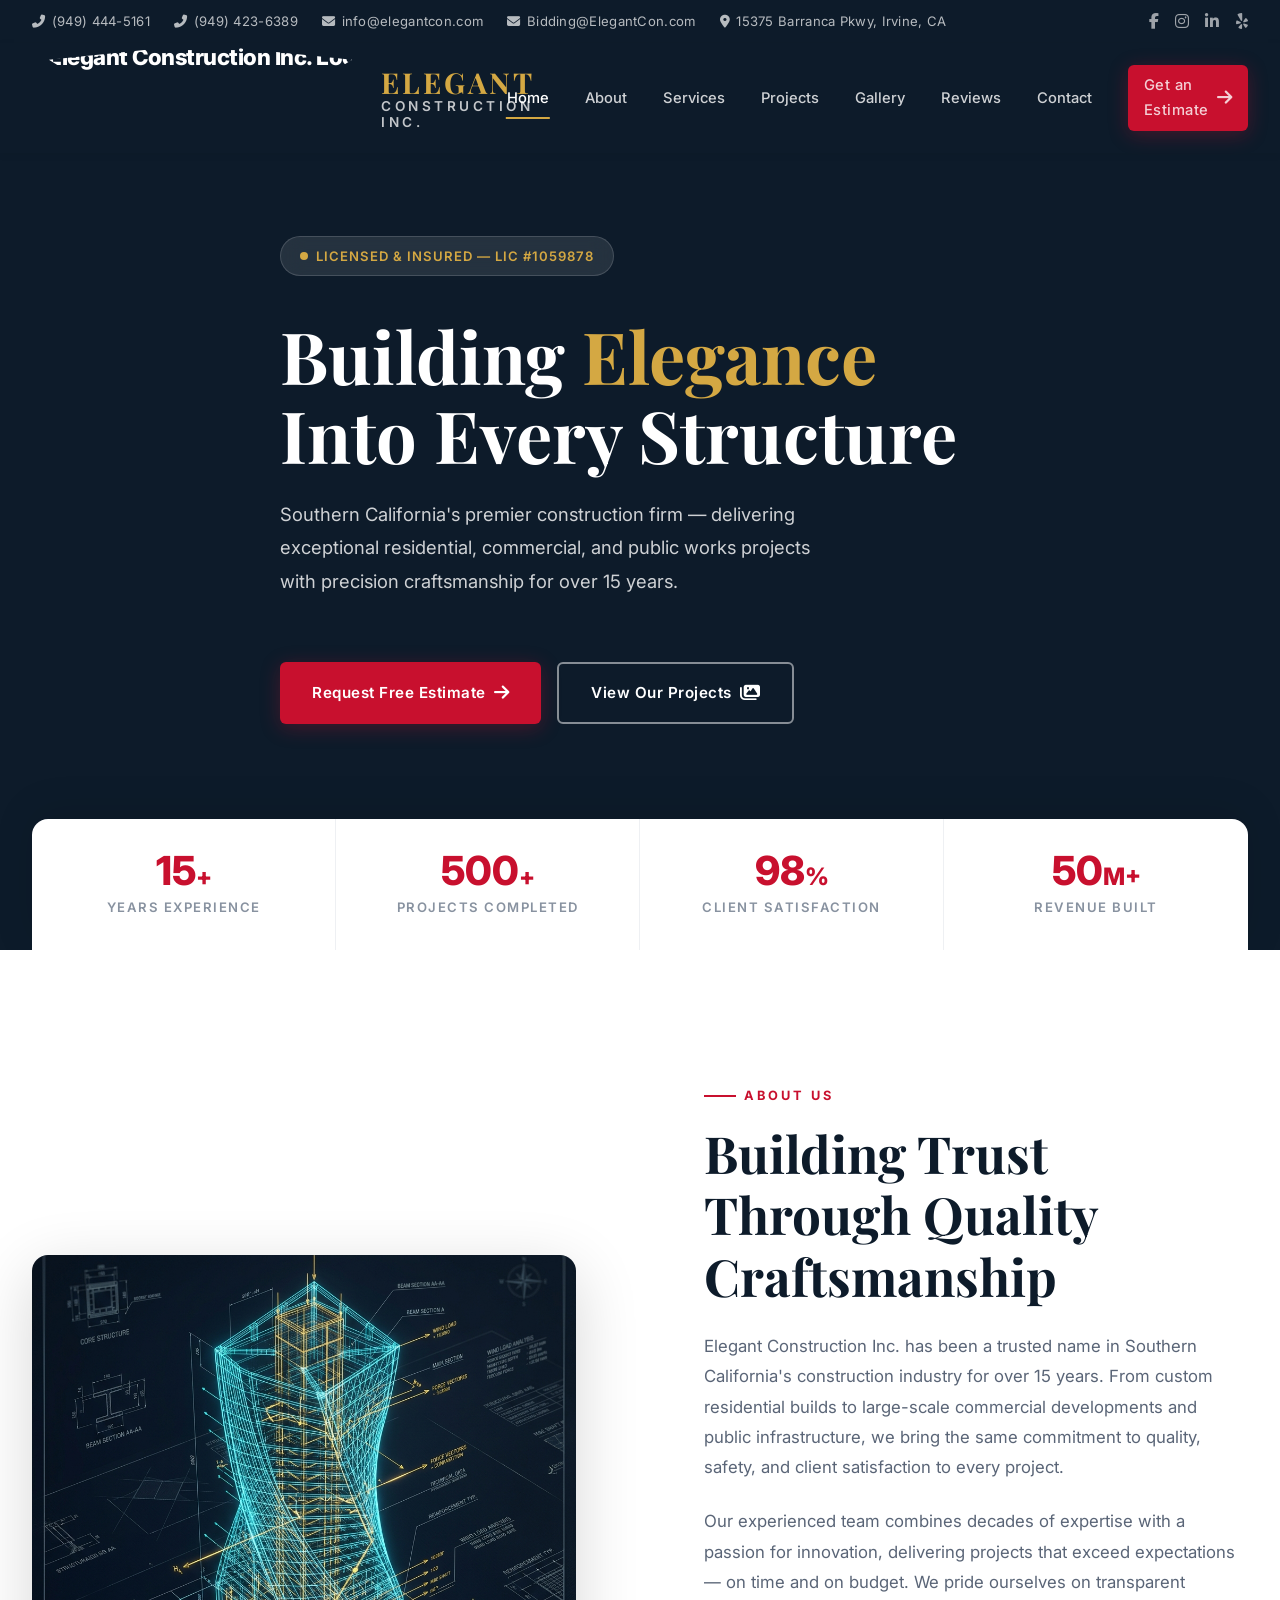
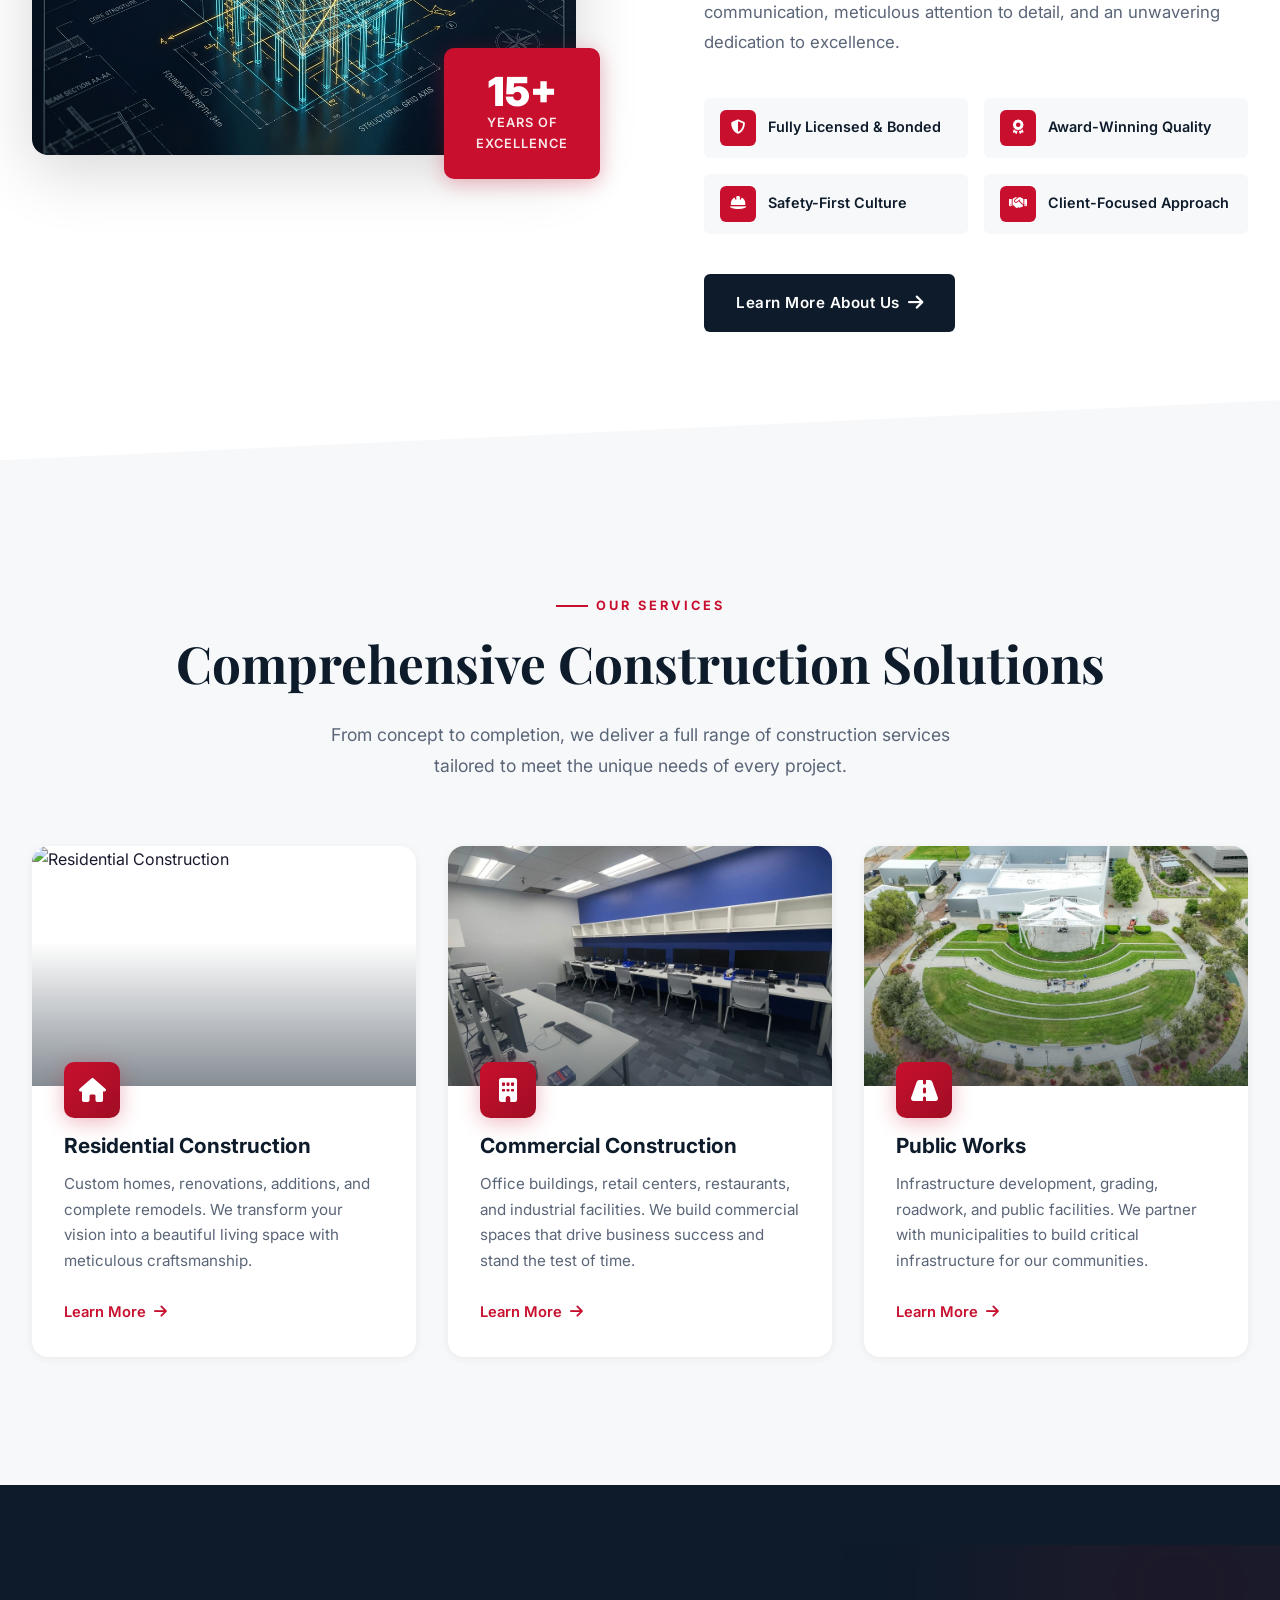
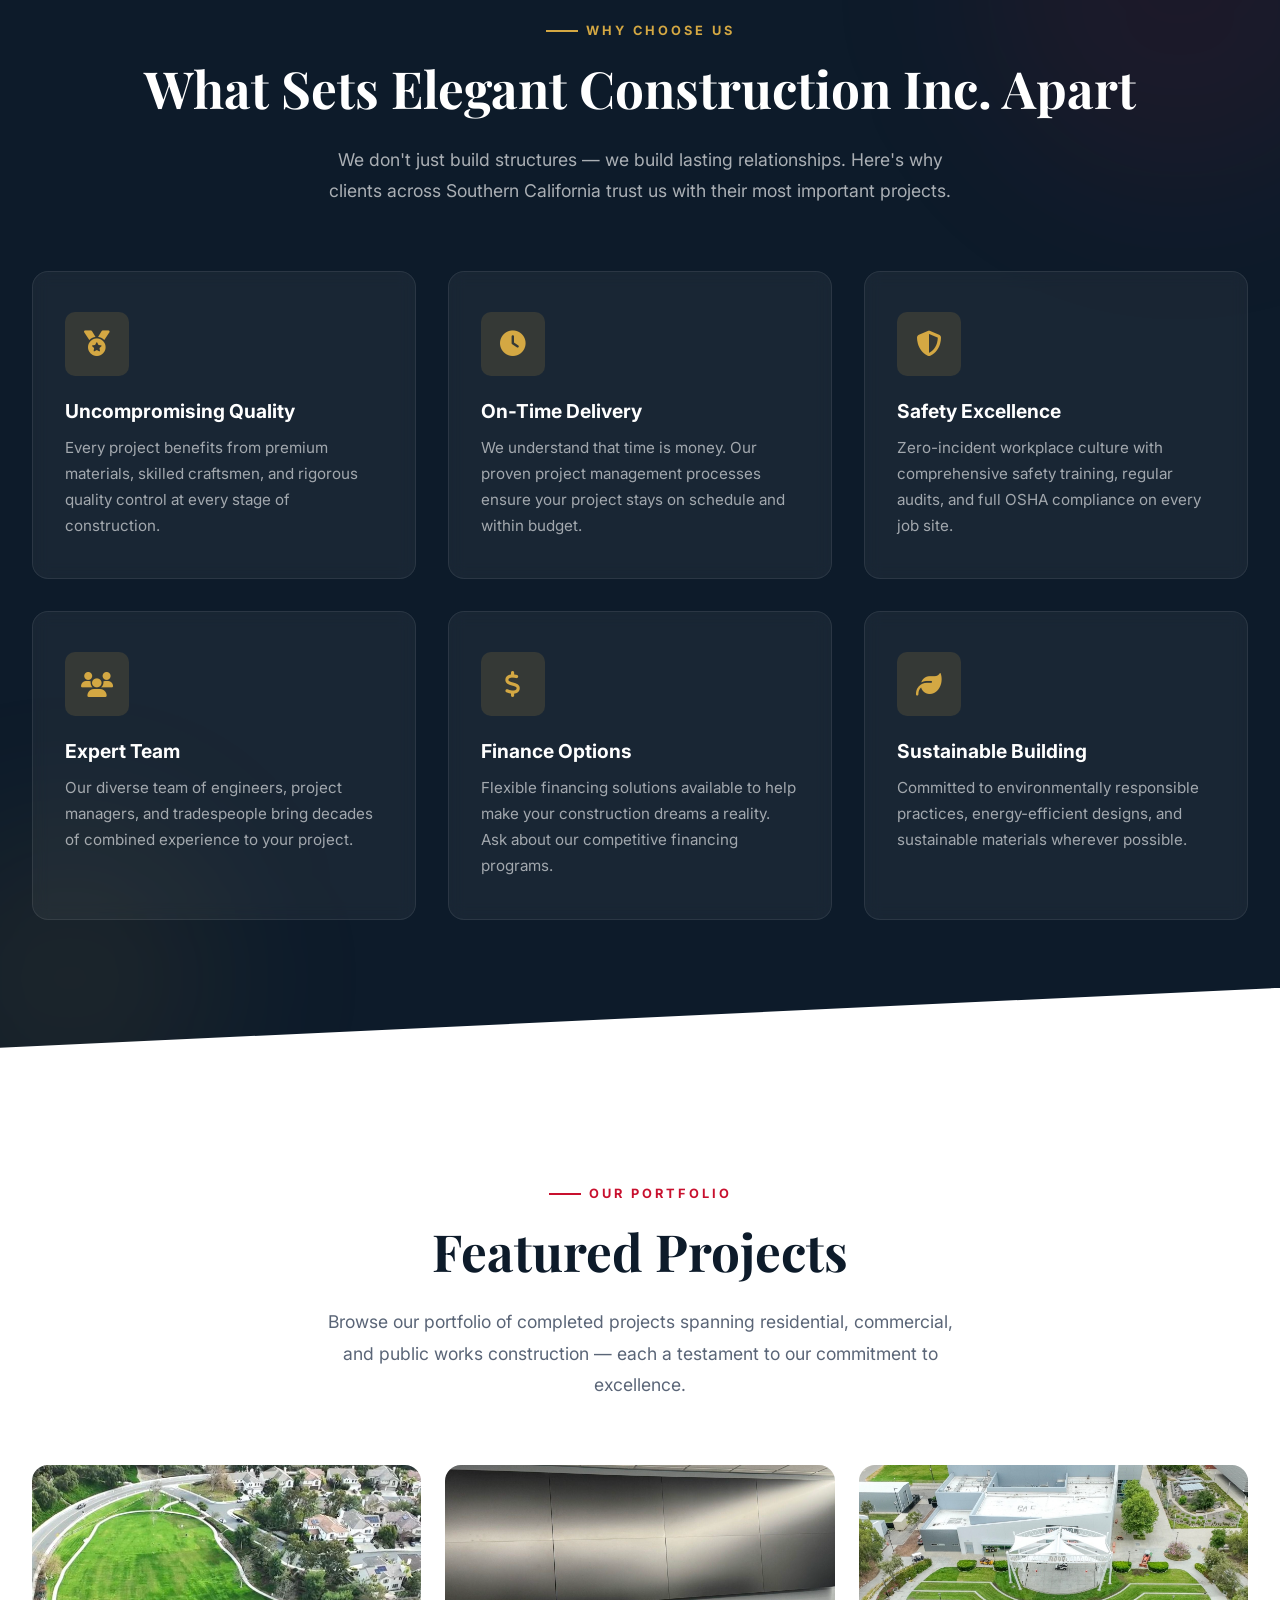
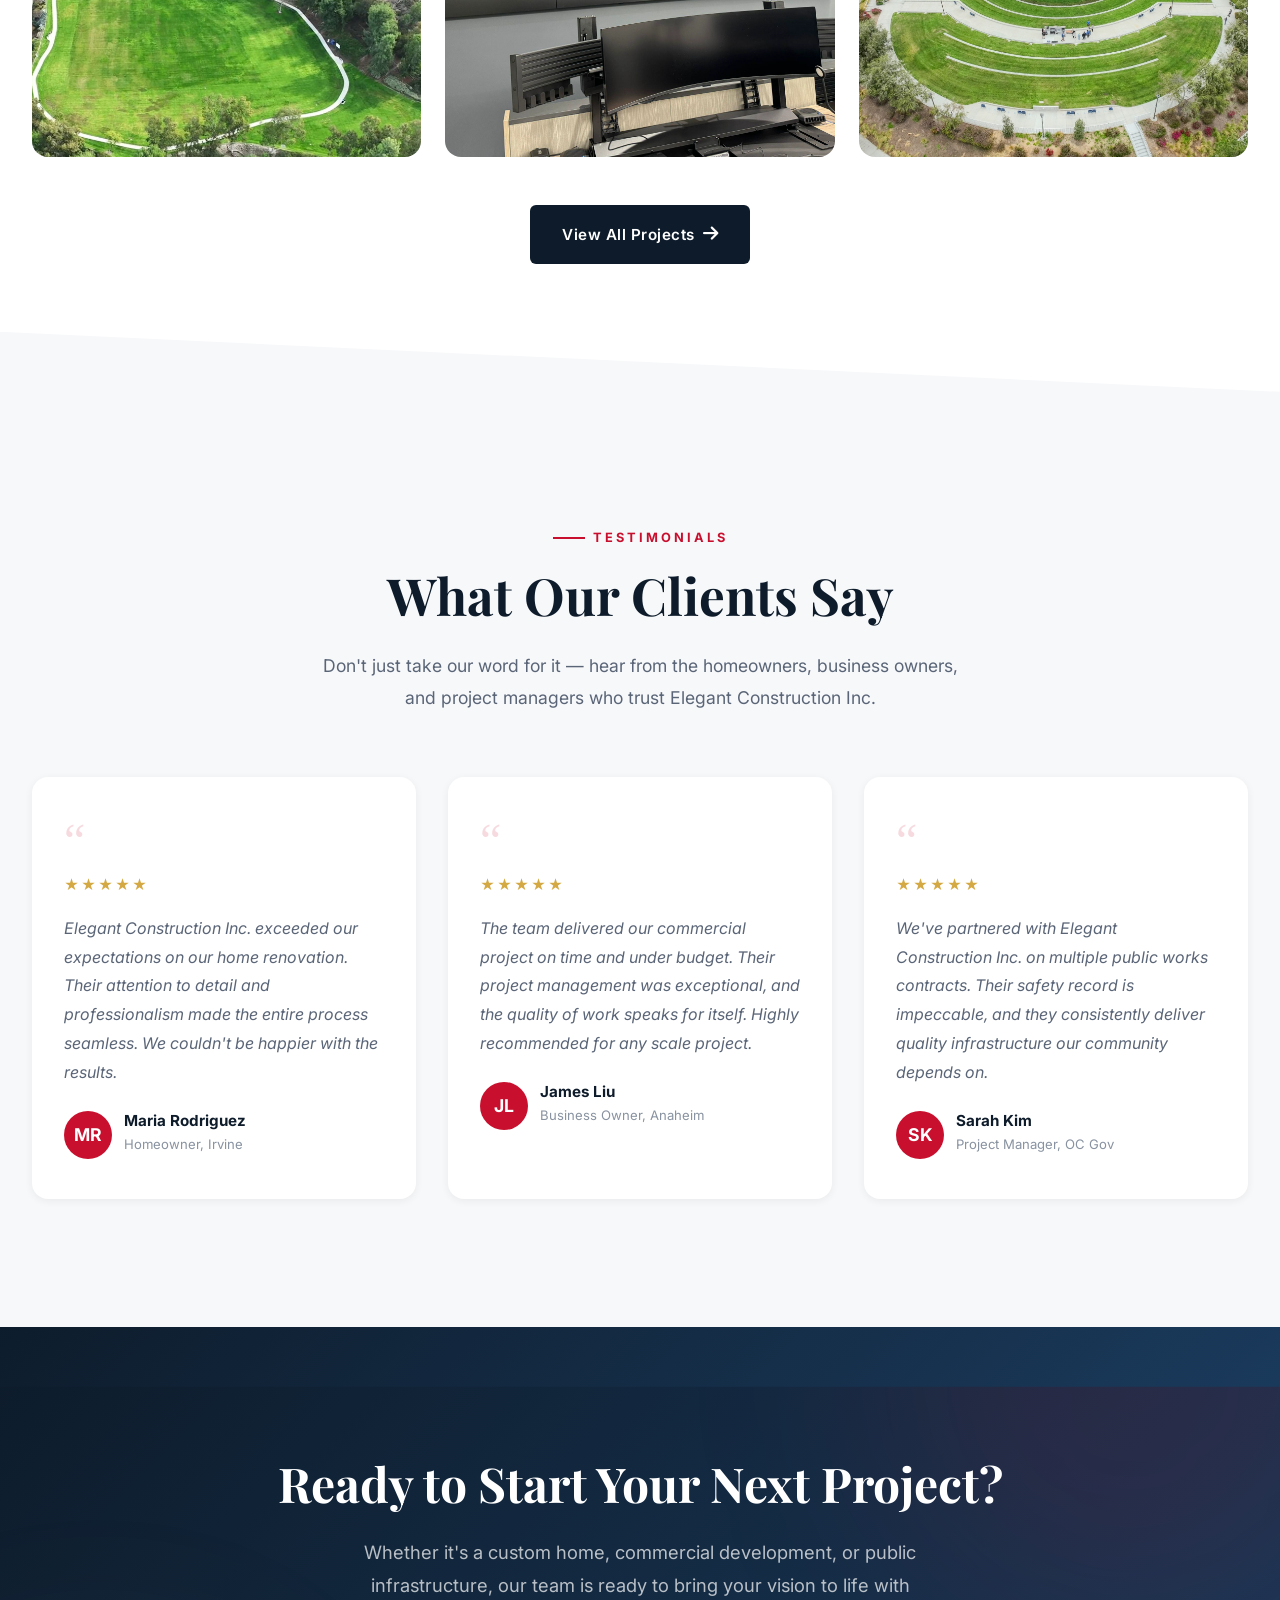
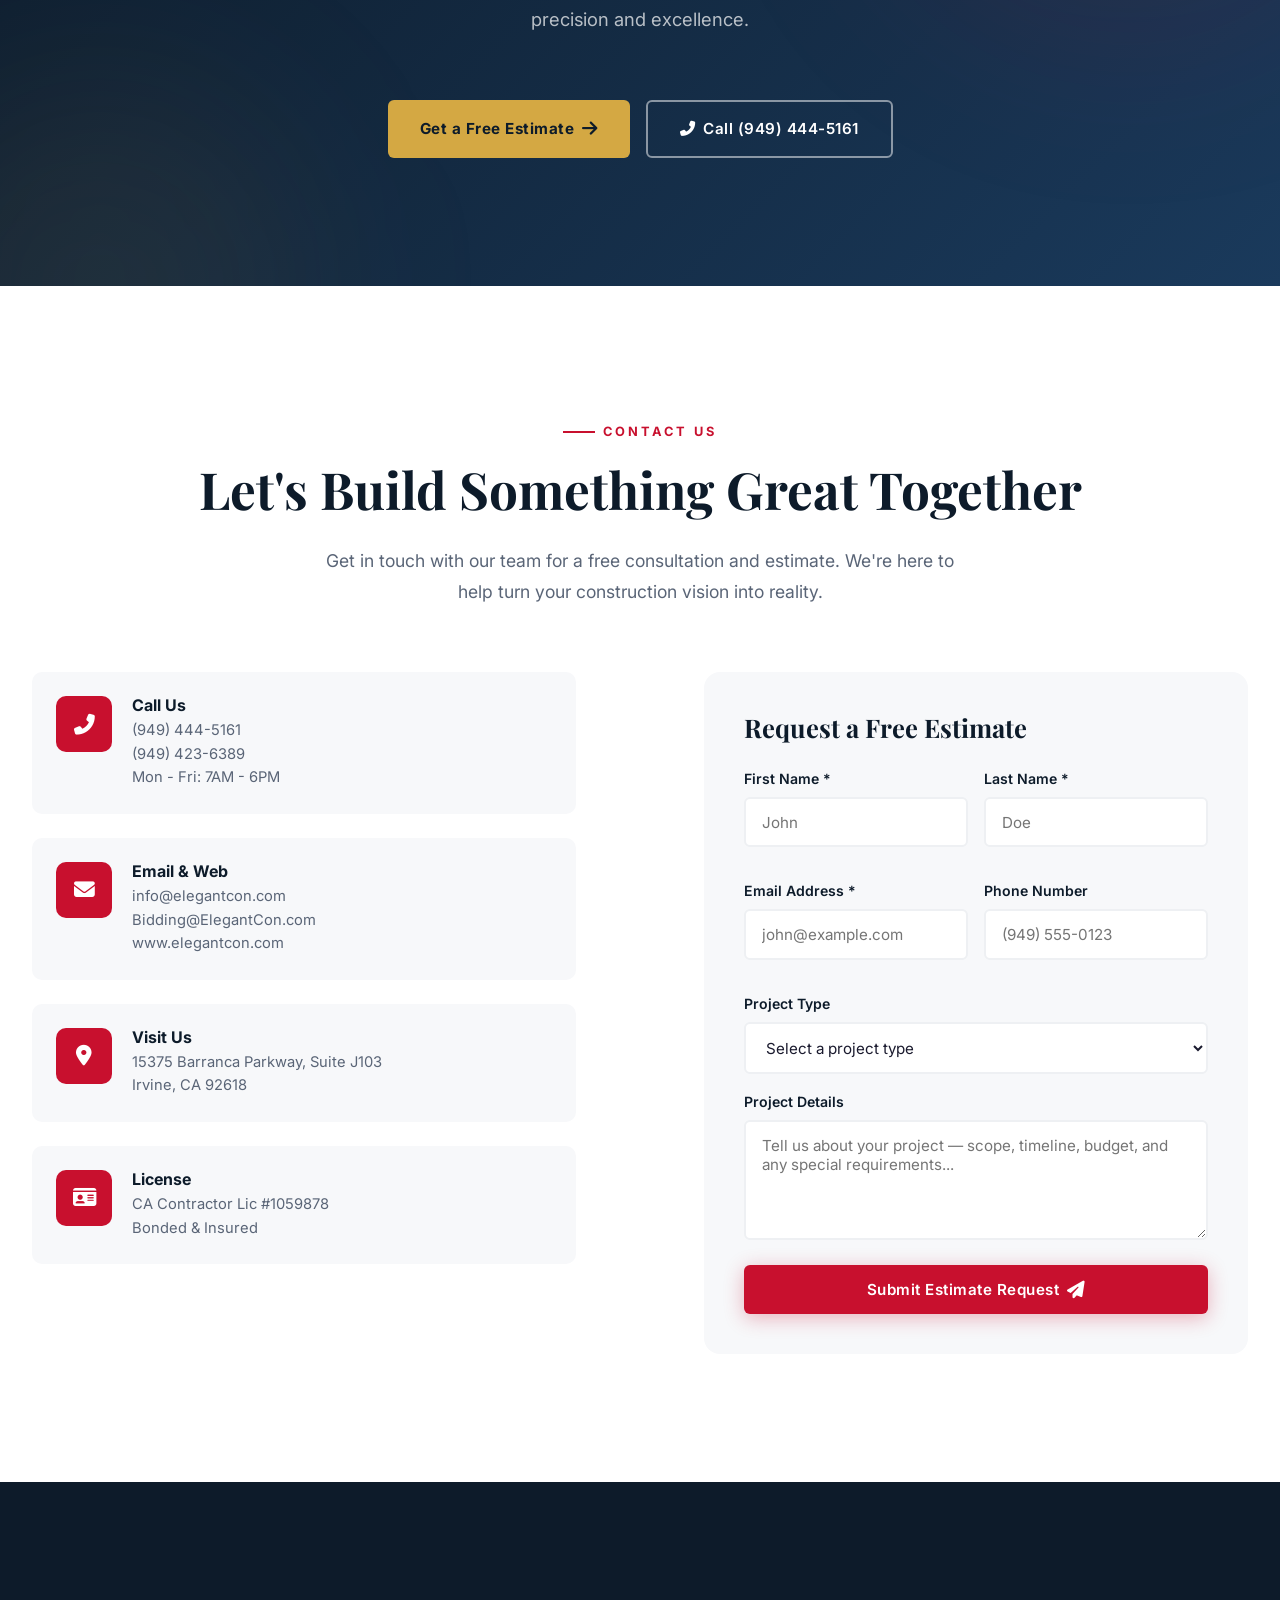
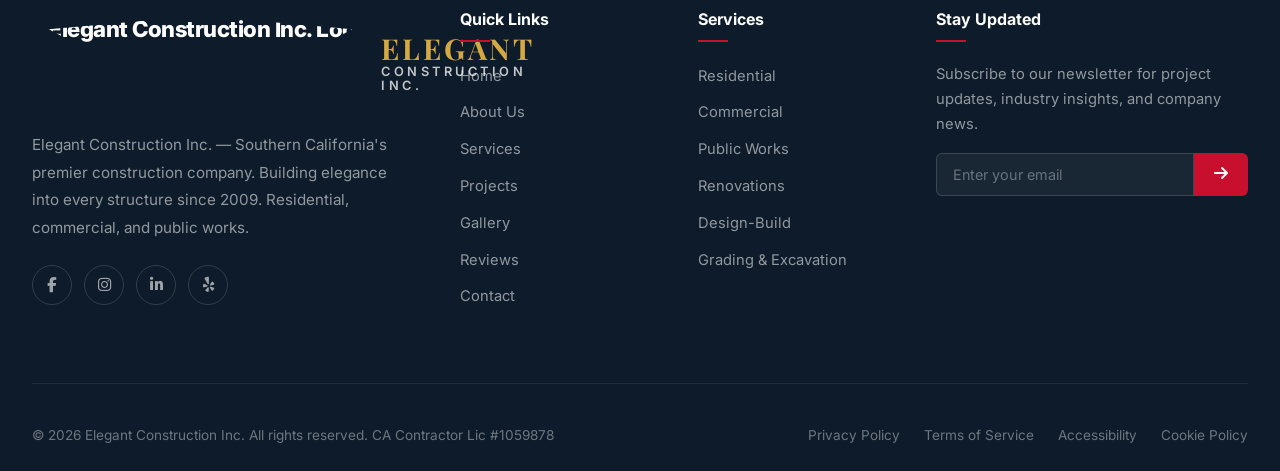
==== index.html @ f55579ab "Perf: Preconnect Dropbox CDN and lazy-load gallery videos for faster page loads" ====
<!DOCTYPE html>
<html lang="en">
<head>
  <meta charset="UTF-8">
  <meta name="viewport" content="width=device-width, initial-scale=1.0">
  <title>Elegant Construction Inc. | Premier Residential, Commercial &amp; Public Works Contractor</title>
  <meta name="description" content="Elegant Construction Inc. is Southern California's trusted contractor for residential, commercial, and public works projects. Over 15 years of excellence in construction.">
  <meta name="keywords" content="Elegant Construction Inc, general contractor, residential construction, commercial construction, public works, Southern California, construction company">
  <link rel="preconnect" href="https://www.dropbox.com" crossorigin>
  <link rel="dns-prefetch" href="https://www.dropbox.com">
  <link rel="preconnect" href="https://uc.dropboxusercontent.com" crossorigin>
  <link rel="dns-prefetch" href="https://uc.dropboxusercontent.com">
  <link rel="preconnect" href="https://dl.dropboxusercontent.com" crossorigin>
  <link rel="dns-prefetch" href="https://dl.dropboxusercontent.com">
  <link rel="stylesheet" href="styles.css">
  <link rel="stylesheet" href="https://cdnjs.cloudflare.com/ajax/libs/font-awesome/6.5.1/css/all.min.css">
</head>
<body>

  <!-- Page Loader -->
  <div class="page-loader" id="pageLoader">
    <div class="loader-spinner"></div>
  </div>

  <!-- ============ HEADER ============ -->
  <header class="header" id="header">
    <div class="top-bar">
      <div class="container">
        <div class="top-bar-left">
          <span><i class="fas fa-phone-alt"></i> (949) 444-5161</span>
          <span><i class="fas fa-phone-alt"></i> (949) 423-6389</span>
          <span><i class="fas fa-envelope"></i> info@elegantcon.com</span>
          <span><i class="fas fa-envelope"></i> Bidding@ElegantCon.com</span>
          <span><i class="fas fa-map-marker-alt"></i> 15375 Barranca Pkwy, Irvine, CA</span>
        </div>
        <div class="top-bar-right">
          <a href="https://www.facebook.com/ELegantcon" target="_blank" rel="noopener noreferrer" aria-label="Facebook"><i class="fab fa-facebook-f"></i></a>
          <a href="#" aria-label="Instagram"><i class="fab fa-instagram"></i></a>
          <a href="https://www.linkedin.com/company/elegant-construction-inc/" target="_blank" rel="noopener noreferrer" aria-label="LinkedIn"><i class="fab fa-linkedin-in"></i></a>
          <a href="https://www.yelp.com/biz/elegant-construction-irvine" target="_blank" rel="noopener noreferrer" aria-label="Yelp"><i class="fab fa-yelp"></i></a>
        </div>
      </div>
    </div>
    <nav class="navbar">
      <div class="container">
        <a href="#home" class="logo" id="logo">
          <img src="images/logo.png" alt="Elegant Construction Inc. Logo" class="logo-img">
          <div class="logo-text">
            <span class="logo-text-top">ELEGANT</span>
            <span class="logo-text-bottom">CONSTRUCTION INC.</span>
          </div>
        </a>
        <div class="nav-links" id="navLinks">
          <a href="#home" class="active">Home</a>
          <a href="#about">About</a>
          <a href="#services">Services</a>
          <a href="#projects">Projects</a>
          <a href="gallery.html">Gallery</a>
          <a href="#testimonials">Reviews</a>
          <a href="#contact">Contact</a>
          <div class="nav-cta">
            <a href="#contact" class="btn btn-primary">Get an Estimate <span class="btn-icon"><i class="fas fa-arrow-right"></i></span></a>
          </div>
        </div>
        <button class="mobile-toggle" id="mobileToggle" aria-label="Toggle navigation menu">
          <span></span>
          <span></span>
          <span></span>
        </button>
      </div>
    </nav>
  </header>

  <!-- ============ HERO SECTION ============ -->
  <section class="hero" id="home">
    <div class="hero-bg">
      <video muted loop playsinline preload="none" poster="https://images.unsplash.com/photo-1504307651254-35680f3366d4?q=80&w=2000&auto=format&fit=crop" class="hero-video" id="heroVideo" style="opacity: 0; transition: opacity 1s ease-in-out;">
        <source data-src="https://www.dropbox.com/scl/fo/u6pyrnennjjf2pcony3va/AMQpaDhr9UWyfxPDAVUmBDE/IVC%20Final%20Drone%20V3.mp4?rlkey=75ra6rzrj1ar9plw1mharxe1p&e=2&raw=1" type="video/mp4">
      </video>
    </div>
    <div class="hero-overlay"></div>
    <div class="container">
      <div class="hero-content">
        <div class="hero-badge">
          <span class="hero-badge-dot"></span>
          Licensed &amp; Insured — Lic #1059878
        </div>
        <h1 class="hero-title">
          Building <span class="highlight">Elegance</span> Into Every Structure
        </h1>
        <p class="hero-description">
          Southern California's premier construction firm — delivering exceptional residential, commercial, and public works projects with precision craftsmanship for over 15 years.
        </p>
        <div class="hero-buttons">
          <a href="#contact" class="btn btn-primary">
            Request Free Estimate <span class="btn-icon"><i class="fas fa-arrow-right"></i></span>
          </a>
          <a href="#projects" class="btn btn-outline">
            View Our Projects <span class="btn-icon"><i class="fas fa-images"></i></span>
          </a>
        </div>
      </div>
    </div>
    <div class="hero-stats">
      <div class="container">
        <div class="hero-stats-inner">
          <div class="stat-item">
            <div class="stat-number" data-target="15">0<span>+</span></div>
            <div class="stat-label">Years Experience</div>
          </div>
          <div class="stat-item">
            <div class="stat-number" data-target="500">0<span>+</span></div>
            <div class="stat-label">Projects Completed</div>
          </div>
          <div class="stat-item">
            <div class="stat-number" data-target="98">0<span>%</span></div>
            <div class="stat-label">Client Satisfaction</div>
          </div>
          <div class="stat-item">
            <div class="stat-number" data-target="50">0<span>M+</span></div>
            <div class="stat-label">Revenue Built</div>
          </div>
        </div>
      </div>
    </div>
  </section>

  <!-- ============ ABOUT SECTION ============ -->
  <section class="about section-padding" id="about">
    <div class="container">
      <div class="about-grid">
        <div class="about-image-wrapper reveal-left">
          <div class="about-image">
            <img src="images/team.png" alt="Elegant Construction Inc. Engineering & Planning Excellence" loading="lazy">
          </div>
          <div class="about-experience-badge">
            <div class="number">15+</div>
            <div class="text">Years of<br>Excellence</div>
          </div>
        </div>
        <div class="about-content reveal-right">
          <div class="section-label">About Us</div>
          <h2 class="section-title">Building Trust Through Quality Craftsmanship</h2>
          <div class="about-text">
            <p>
              Elegant Construction Inc. has been a trusted name in Southern California's construction industry for over 15 years. From custom residential builds to large-scale commercial developments and public infrastructure, we bring the same commitment to quality, safety, and client satisfaction to every project.
            </p>
            <p>
              Our experienced team combines decades of expertise with a passion for innovation, delivering projects that exceed expectations — on time and on budget. We pride ourselves on transparent communication, meticulous attention to detail, and an unwavering dedication to excellence.
            </p>
          </div>
          <div class="about-features">
            <div class="about-feature">
              <div class="about-feature-icon"><i class="fas fa-shield-alt"></i></div>
              <span>Fully Licensed &amp; Bonded</span>
            </div>
            <div class="about-feature">
              <div class="about-feature-icon"><i class="fas fa-award"></i></div>
              <span>Award-Winning Quality</span>
            </div>
            <div class="about-feature">
              <div class="about-feature-icon"><i class="fas fa-hard-hat"></i></div>
              <span>Safety-First Culture</span>
            </div>
            <div class="about-feature">
              <div class="about-feature-icon"><i class="fas fa-handshake"></i></div>
              <span>Client-Focused Approach</span>
            </div>
          </div>
          <a href="#contact" class="btn btn-dark">
            Learn More About Us <span class="btn-icon"><i class="fas fa-arrow-right"></i></span>
          </a>
        </div>
      </div>
    </div>
  </section>

  <!-- ============ SERVICES SECTION ============ -->
  <section class="services section-padding" id="services">
    <div class="container">
      <div class="text-center reveal">
        <div class="section-label" style="justify-content: center;">Our Services</div>
        <h2 class="section-title">Comprehensive Construction Solutions</h2>
        <p class="section-subtitle">
          From concept to completion, we deliver a full range of construction services tailored to meet the unique needs of every project.
        </p>
      </div>
      <div class="services-grid">
        <!-- Service 1 -->
        <div class="service-card reveal delay-1">
          <div class="service-card-image">
            <img src="https://images.unsplash.com/photo-1600596542815-ffad4c1539a9?q=80&w=800&auto=format&fit=crop" alt="Residential Construction" loading="lazy">
            <div class="service-card-image-overlay"></div>
          </div>
          <div class="service-card-body">
            <div class="service-card-icon"><i class="fas fa-home"></i></div>
            <h3>Residential Construction</h3>
            <p>Custom homes, renovations, additions, and complete remodels. We transform your vision into a beautiful living space with meticulous craftsmanship.</p>
            <a href="#contact" class="service-card-link">
              Learn More <i class="fas fa-arrow-right"></i>
            </a>
          </div>
        </div>
        <!-- Service 2 -->
        <div class="service-card reveal delay-2">
          <div class="service-card-image">
            <img src="gallery/communications-center-renovation.jpg" alt="Commercial Construction Excellence" loading="lazy">
            <div class="service-card-image-overlay"></div>
          </div>
          <div class="service-card-body">
            <div class="service-card-icon"><i class="fas fa-building"></i></div>
            <h3>Commercial Construction</h3>
            <p>Office buildings, retail centers, restaurants, and industrial facilities. We build commercial spaces that drive business success and stand the test of time.</p>
            <a href="#contact" class="service-card-link">
              Learn More <i class="fas fa-arrow-right"></i>
            </a>
          </div>
        </div>
        <!-- Service 3 -->
        <div class="service-card reveal delay-3">
          <div class="service-card-image">
            <img src="gallery/foothill-ranch-regency-park.jpg" alt="Public Works Excellence" loading="lazy">
            <div class="service-card-image-overlay"></div>
          </div>
          <div class="service-card-body">
            <div class="service-card-icon"><i class="fas fa-road"></i></div>
            <h3>Public Works</h3>
            <p>Infrastructure development, grading, roadwork, and public facilities. We partner with municipalities to build critical infrastructure for our communities.</p>
            <a href="#contact" class="service-card-link">
              Learn More <i class="fas fa-arrow-right"></i>
            </a>
          </div>
        </div>
      </div>
    </div>
  </section>

  <!-- ============ WHY CHOOSE US ============ -->
  <section class="why-us section-padding" id="why-us">
    <div class="why-us-bg-shape why-us-bg-shape-1"></div>
    <div class="why-us-bg-shape why-us-bg-shape-2"></div>
    <div class="container">
      <div class="text-center reveal">
        <div class="section-label">Why Choose Us</div>
        <h2 class="section-title">What Sets Elegant Construction Inc. Apart</h2>
        <p class="section-subtitle">
          We don't just build structures — we build lasting relationships. Here's why clients across Southern California trust us with their most important projects.
        </p>
      </div>
      <div class="why-us-grid">
        <div class="why-us-card reveal delay-1">
          <div class="why-us-icon"><i class="fas fa-medal"></i></div>
          <h3>Uncompromising Quality</h3>
          <p>Every project benefits from premium materials, skilled craftsmen, and rigorous quality control at every stage of construction.</p>
        </div>
        <div class="why-us-card reveal delay-2">
          <div class="why-us-icon"><i class="fas fa-clock"></i></div>
          <h3>On-Time Delivery</h3>
          <p>We understand that time is money. Our proven project management processes ensure your project stays on schedule and within budget.</p>
        </div>
        <div class="why-us-card reveal delay-3">
          <div class="why-us-icon"><i class="fas fa-shield-alt"></i></div>
          <h3>Safety Excellence</h3>
          <p>Zero-incident workplace culture with comprehensive safety training, regular audits, and full OSHA compliance on every job site.</p>
        </div>
        <div class="why-us-card reveal delay-1">
          <div class="why-us-icon"><i class="fas fa-users"></i></div>
          <h3>Expert Team</h3>
          <p>Our diverse team of engineers, project managers, and tradespeople bring decades of combined experience to your project.</p>
        </div>
        <div class="why-us-card reveal delay-2">
          <div class="why-us-icon"><i class="fas fa-dollar-sign"></i></div>
          <h3>Finance Options</h3>
          <p>Flexible financing solutions available to help make your construction dreams a reality. Ask about our competitive financing programs.</p>
        </div>
        <div class="why-us-card reveal delay-3">
          <div class="why-us-icon"><i class="fas fa-leaf"></i></div>
          <h3>Sustainable Building</h3>
          <p>Committed to environmentally responsible practices, energy-efficient designs, and sustainable materials wherever possible.</p>
        </div>
      </div>
    </div>
  </section>

  <!-- ============ PROJECTS / GALLERY ============ -->
  <section class="projects section-padding" id="projects">
    <div class="container">
      <div class="text-center reveal">
        <div class="section-label" style="justify-content: center;">Our Portfolio</div>
        <h2 class="section-title">Featured Projects</h2>
        <p class="section-subtitle">
          Browse our portfolio of completed projects spanning residential, commercial, and public works construction — each a testament to our commitment to excellence.
        </p>
      </div>
      <div class="projects-grid">
        <div class="project-card reveal delay-1">
          <img src="gallery/borrego-park.jpg" alt="Borrego Park Project" loading="lazy">
          <div class="project-card-overlay">
            <div class="project-card-info">
              <span class="project-tag">Public Works</span>
              <h3>Borrego Park</h3>
              <p>Large-scale park development — Lake Forest, CA</p>
            </div>
          </div>
        </div>
        <div class="project-card reveal delay-2">
          <img src="gallery/huntington-beach-police-department.png" alt="Huntington Beach Police Department Project" loading="lazy">
          <div class="project-card-overlay">
            <div class="project-card-info">
              <span class="project-tag">Public Works</span>
              <h3>HB Police Department</h3>
              <p>Security & Communications Renovation — Huntington Beach, CA</p>
            </div>
          </div>
        </div>
        <div class="project-card reveal delay-3">
          <img src="gallery/foothill-ranch-regency-park.jpg" alt="Regency Park Project" loading="lazy">
          <div class="project-card-overlay">
            <div class="project-card-info">
              <span class="project-tag">Public Works</span>
              <h3>Regency Park</h3>
              <p>Amphitheater & Landscape — Foothill Ranch, CA</p>
            </div>
          </div>
        </div>
      </div>
      <div class="text-center" style="margin-top: 3rem;">
        <a href="#contact" class="btn btn-dark reveal">
          View All Projects <span class="btn-icon"><i class="fas fa-arrow-right"></i></span>
        </a>
      </div>
    </div>
  </section>

  <!-- ============ TESTIMONIALS ============ -->
  <section class="testimonials section-padding" id="testimonials">
    <div class="container">
      <div class="text-center reveal">
        <div class="section-label" style="justify-content: center;">Testimonials</div>
        <h2 class="section-title">What Our Clients Say</h2>
        <p class="section-subtitle">
          Don't just take our word for it — hear from the homeowners, business owners, and project managers who trust Elegant Construction Inc.
        </p>
      </div>
      <div class="testimonials-grid">
        <div class="testimonial-card reveal delay-1">
          <div class="testimonial-quote-icon">&ldquo;</div>
          <div class="testimonial-stars">★★★★★</div>
          <p>Elegant Construction Inc. exceeded our expectations on our home renovation. Their attention to detail and professionalism made the entire process seamless. We couldn't be happier with the results.</p>
          <div class="testimonial-author">
            <div class="testimonial-avatar">MR</div>
            <div class="testimonial-author-info">
              <h4>Maria Rodriguez</h4>
              <span>Homeowner, Irvine</span>
            </div>
          </div>
        </div>
        <div class="testimonial-card reveal delay-2">
          <div class="testimonial-quote-icon">&ldquo;</div>
          <div class="testimonial-stars">★★★★★</div>
          <p>The team delivered our commercial project on time and under budget. Their project management was exceptional, and the quality of work speaks for itself. Highly recommended for any scale project.</p>
          <div class="testimonial-author">
            <div class="testimonial-avatar">JL</div>
            <div class="testimonial-author-info">
              <h4>James Liu</h4>
              <span>Business Owner, Anaheim</span>
            </div>
          </div>
        </div>
        <div class="testimonial-card reveal delay-3">
          <div class="testimonial-quote-icon">&ldquo;</div>
          <div class="testimonial-stars">★★★★★</div>
          <p>We've partnered with Elegant Construction Inc. on multiple public works contracts. Their safety record is impeccable, and they consistently deliver quality infrastructure our community depends on.</p>
          <div class="testimonial-author">
            <div class="testimonial-avatar">SK</div>
            <div class="testimonial-author-info">
              <h4>Sarah Kim</h4>
              <span>Project Manager, OC Gov</span>
            </div>
          </div>
        </div>
      </div>
    </div>
  </section>

  <!-- ============ CTA SECTION ============ -->
  <section class="cta-section" id="cta">
    <div class="cta-bg-shape cta-bg-shape-1"></div>
    <div class="cta-bg-shape cta-bg-shape-2"></div>
    <div class="container">
      <div class="cta-content reveal">
        <h2>Ready to Start Your Next Project?</h2>
        <p>Whether it's a custom home, commercial development, or public infrastructure, our team is ready to bring your vision to life with precision and excellence.</p>
        <div class="cta-buttons">
          <a href="#contact" class="btn btn-gold">
            Get a Free Estimate <span class="btn-icon"><i class="fas fa-arrow-right"></i></span>
          </a>
          <a href="tel:9494445161" class="btn btn-outline">
            <i class="fas fa-phone-alt"></i> Call (949) 444-5161
          </a>
        </div>
      </div>
    </div>
  </section>

  <!-- ============ CONTACT SECTION ============ -->
  <section class="contact section-padding" id="contact">
    <div class="container">
      <div class="text-center reveal">
        <div class="section-label" style="justify-content: center;">Contact Us</div>
        <h2 class="section-title">Let's Build Something Great Together</h2>
        <p class="section-subtitle">
          Get in touch with our team for a free consultation and estimate. We're here to help turn your construction vision into reality.
        </p>
      </div>
      <div class="contact-grid">
        <div class="contact-info reveal-left">
          <div class="contact-info-cards">
            <div class="contact-info-card">
              <div class="contact-info-icon"><i class="fas fa-phone-alt"></i></div>
              <div>
                <h4>Call Us</h4>
                <p>(949) 444-5161<br>(949) 423-6389<br>Mon - Fri: 7AM - 6PM</p>
              </div>
            </div>
            <div class="contact-info-card">
              <div class="contact-info-icon"><i class="fas fa-envelope"></i></div>
              <div>
                <h4>Email & Web</h4>
                <p>info@elegantcon.com<br>Bidding@ElegantCon.com<br>www.elegantcon.com</p>
              </div>
            </div>
            <div class="contact-info-card">
              <div class="contact-info-icon"><i class="fas fa-map-marker-alt"></i></div>
              <div>
                <h4>Visit Us</h4>
                <p>15375 Barranca Parkway, Suite J103<br>Irvine, CA 92618</p>
              </div>
            </div>
            <div class="contact-info-card">
              <div class="contact-info-icon"><i class="fas fa-id-card"></i></div>
              <div>
                <h4>License</h4>
                <p>CA Contractor Lic #1059878<br>Bonded &amp; Insured</p>
              </div>
            </div>
          </div>
        </div>
        <div class="contact-form reveal-right">
          <h3>Request a Free Estimate</h3>
          <form id="contactForm">
            <div class="form-row">
              <div class="form-group">
                <label for="firstName">First Name *</label>
                <input type="text" id="firstName" placeholder="John" required>
              </div>
              <div class="form-group">
                <label for="lastName">Last Name *</label>
                <input type="text" id="lastName" placeholder="Doe" required>
              </div>
            </div>
            <div class="form-row">
              <div class="form-group">
                <label for="email">Email Address *</label>
                <input type="email" id="email" placeholder="john@example.com" required>
              </div>
              <div class="form-group">
                <label for="phone">Phone Number</label>
                <input type="tel" id="phone" placeholder="(949) 555-0123">
              </div>
            </div>
            <div class="form-group">
              <label for="projectType">Project Type</label>
              <select id="projectType">
                <option value="">Select a project type</option>
                <option value="residential">Residential Construction</option>
                <option value="commercial">Commercial Construction</option>
                <option value="public-works">Public Works</option>
                <option value="renovation">Renovation / Remodel</option>
                <option value="other">Other</option>
              </select>
            </div>
            <div class="form-group">
              <label for="message">Project Details</label>
              <textarea id="message" placeholder="Tell us about your project — scope, timeline, budget, and any special requirements..."></textarea>
            </div>
            <button type="submit" class="btn btn-primary" style="width: 100%; justify-content: center;">
              Submit Estimate Request <span class="btn-icon"><i class="fas fa-paper-plane"></i></span>
            </button>
          </form>
        </div>
      </div>
    </div>
  </section>

  <!-- ============ FOOTER ============ -->
  <footer class="footer" id="footer">
    <div class="container">
      <div class="footer-grid">
        <div class="footer-brand">
          <a href="#home" class="logo">
            <img src="images/logo.png" alt="Elegant Construction Inc. Logo" class="logo-img">
            <div class="logo-text">
              <span class="logo-text-top">ELEGANT</span>
              <span class="logo-text-bottom">CONSTRUCTION INC.</span>
            </div>
          </a>
          <p>Elegant Construction Inc. — Southern California's premier construction company. Building elegance into every structure since 2009. Residential, commercial, and public works.</p>
          <div class="footer-social">
            <a href="https://www.facebook.com/ELegantcon" target="_blank" rel="noopener noreferrer" aria-label="Facebook"><i class="fab fa-facebook-f"></i></a>
            <a href="#" aria-label="Instagram"><i class="fab fa-instagram"></i></a>
            <a href="https://www.linkedin.com/company/elegant-construction-inc/" target="_blank" rel="noopener noreferrer" aria-label="LinkedIn"><i class="fab fa-linkedin-in"></i></a>
            <a href="https://www.yelp.com/biz/elegant-construction-irvine" target="_blank" rel="noopener noreferrer" aria-label="Yelp"><i class="fab fa-yelp"></i></a>
          </div>
        </div>
        <div class="footer-column">
          <h4>Quick Links</h4>
          <ul>
            <li><a href="#home">Home</a></li>
            <li><a href="#about">About Us</a></li>
            <li><a href="#services">Services</a></li>
            <li><a href="#projects">Projects</a></li>
            <li><a href="gallery.html">Gallery</a></li>
            <li><a href="#testimonials">Reviews</a></li>
            <li><a href="#contact">Contact</a></li>
          </ul>
        </div>
        <div class="footer-column">
          <h4>Services</h4>
          <ul>
            <li><a href="#services">Residential</a></li>
            <li><a href="#services">Commercial</a></li>
            <li><a href="#services">Public Works</a></li>
            <li><a href="#services">Renovations</a></li>
            <li><a href="#services">Design-Build</a></li>
            <li><a href="#services">Grading & Excavation</a></li>
          </ul>
        </div>
        <div class="footer-column footer-newsletter">
          <h4>Stay Updated</h4>
          <p>Subscribe to our newsletter for project updates, industry insights, and company news.</p>
          <div class="footer-newsletter-form">
            <input type="email" placeholder="Enter your email">
            <button type="button" aria-label="Subscribe"><i class="fas fa-arrow-right"></i></button>
          </div>
        </div>
      </div>
      <div class="footer-bottom">
        <p>&copy; 2026 Elegant Construction Inc. All rights reserved. CA Contractor Lic #1059878</p>
        <div class="footer-bottom-links">
          <a href="privacy-policy.html">Privacy Policy</a>
          <a href="terms-of-service.html">Terms of Service</a>
          <a href="accessibility.html">Accessibility</a>
          <a href="cookie-policy.html">Cookie Policy</a>
        </div>
      </div>
    </div>
  </footer>

  <script src="script.js"></script>
</body>
</html>
---- styles.css ----
/* ============================================================
   ELEGANT CONSTRUCTION — Premium Website Stylesheet
   ============================================================ */

/* --- Google Fonts Import --- */
@import url('https://fonts.googleapis.com/css2?family=Inter:wght@300;400;500;600;700;800;900&family=Playfair+Display:wght@400;500;600;700&display=swap');

/* --- CSS Custom Properties (Design Tokens) --- */
:root {
  /* Colors */
  --color-primary: #0d1b2a;
  --color-primary-light: #1b2d45;
  --color-secondary: #1a3a5c;
  --color-accent: #c8102e;
  --color-accent-dark: #a00d24;
  --color-accent-hover: #e01535;
  --color-gold: #d4a843;
  --color-gold-dark: #b8922e;
  --color-white: #ffffff;
  --color-off-white: #f7f8fa;
  --color-light-grey: #eef0f3;
  --color-medium-grey: #8892a0;
  --color-dark-grey: #3d4654;
  --color-text: #1a1a2e;
  --color-text-light: #5a6577;
  --color-overlay: rgba(13, 27, 42, 0.75);
  --color-overlay-light: rgba(13, 27, 42, 0.5);

  /* Typography */
  --font-primary: 'Inter', -apple-system, BlinkMacSystemFont, sans-serif;
  --font-display: 'Playfair Display', Georgia, serif;

  /* Spacing */
  --space-xs: 0.5rem;
  --space-sm: 1rem;
  --space-md: 1.5rem;
  --space-lg: 2.5rem;
  --space-xl: 4rem;
  --space-2xl: 6rem;
  --space-3xl: 8rem;

  /* Shadows */
  --shadow-sm: 0 2px 8px rgba(0, 0, 0, 0.06);
  --shadow-md: 0 4px 20px rgba(0, 0, 0, 0.08);
  --shadow-lg: 0 8px 40px rgba(0, 0, 0, 0.12);
  --shadow-xl: 0 16px 64px rgba(0, 0, 0, 0.16);
  --shadow-accent: 0 4px 20px rgba(200, 16, 46, 0.3);

  /* Transitions */
  --transition-fast: 0.2s cubic-bezier(0.4, 0, 0.2, 1);
  --transition-base: 0.35s cubic-bezier(0.4, 0, 0.2, 1);
  --transition-slow: 0.6s cubic-bezier(0.4, 0, 0.2, 1);

  /* Border Radius */
  --radius-sm: 6px;
  --radius-md: 10px;
  --radius-lg: 16px;
  --radius-xl: 24px;

  /* Layout */
  --max-width: 1280px;
  --nav-height: 110px;
}

/* --- Reset & Base --- */
*,
*::before,
*::after {
  margin: 0;
  padding: 0;
  box-sizing: border-box;
}

html {
  scroll-behavior: smooth;
  font-size: 16px;
  -webkit-font-smoothing: antialiased;
  -moz-osx-font-smoothing: grayscale;
}

body {
  font-family: var(--font-primary);
  color: var(--color-text);
  background: var(--color-white);
  line-height: 1.7;
  overflow-x: hidden;
}

img {
  max-width: 100%;
  height: auto;
  display: block;
}

a {
  text-decoration: none;
  color: inherit;
  transition: color var(--transition-fast);
}

ul, ol {
  list-style: none;
}

h1, h2, h3, h4, h5, h6 {
  line-height: 1.2;
  font-weight: 700;
}

/* --- Utility Classes --- */
.container {
  max-width: var(--max-width);
  margin: 0 auto;
  padding: 0 2rem;
}

.section-padding {
  padding: var(--space-3xl) 0;
}

.text-center {
  text-align: center;
}

.section-label {
  display: inline-flex;
  align-items: center;
  gap: 0.5rem;
  font-size: 0.8rem;
  font-weight: 700;
  letter-spacing: 3px;
  text-transform: uppercase;
  color: var(--color-accent);
  margin-bottom: var(--space-sm);
}

.section-label::before {
  content: '';
  width: 32px;
  height: 2px;
  background: var(--color-accent);
}

.section-title {
  font-family: var(--font-display);
  font-size: clamp(2rem, 4vw, 3.2rem);
  color: var(--color-primary);
  margin-bottom: var(--space-md);
  font-weight: 700;
}

.section-subtitle {
  font-size: 1.1rem;
  color: var(--color-text-light);
  max-width: 640px;
  margin: 0 auto var(--space-xl);
  line-height: 1.8;
}

/* --- Buttons --- */
.btn {
  display: inline-flex;
  align-items: center;
  gap: 0.5rem;
  padding: 0.9rem 2rem;
  border-radius: var(--radius-sm);
  font-family: var(--font-primary);
  font-size: 0.95rem;
  font-weight: 600;
  letter-spacing: 0.5px;
  cursor: pointer;
  transition: all var(--transition-base);
  border: none;
  position: relative;
  overflow: hidden;
}

.btn::after {
  content: '';
  position: absolute;
  top: 0;
  left: -100%;
  width: 100%;
  height: 100%;
  background: linear-gradient(90deg, transparent, rgba(255,255,255,0.15), transparent);
  transition: left 0.5s;
}

.btn:hover::after {
  left: 100%;
}

.btn-primary {
  background: var(--color-accent);
  color: var(--color-white);
  box-shadow: var(--shadow-accent);
}

.btn-primary:hover {
  background: var(--color-accent-hover);
  transform: translateY(-2px);
  box-shadow: 0 6px 24px rgba(200, 16, 46, 0.4);
}

.btn-outline {
  background: transparent;
  color: var(--color-white);
  border: 2px solid rgba(255,255,255,0.5);
}

.btn-outline:hover {
  background: var(--color-white);
  color: var(--color-primary);
  border-color: var(--color-white);
  transform: translateY(-2px);
}

.btn-dark {
  background: var(--color-primary);
  color: var(--color-white);
}

.btn-dark:hover {
  background: var(--color-primary-light);
  transform: translateY(-2px);
  box-shadow: var(--shadow-lg);
}

.btn-gold {
  background: var(--color-gold);
  color: var(--color-primary);
  font-weight: 700;
}

.btn-gold:hover {
  background: var(--color-gold-dark);
  transform: translateY(-2px);
  box-shadow: 0 6px 24px rgba(212, 168, 67, 0.4);
}

.btn-icon {
  font-size: 1.1rem;
  transition: transform var(--transition-fast);
}

.btn:hover .btn-icon {
  transform: translateX(4px);
}

/* ============================================================
   HEADER / NAVIGATION
   ============================================================ */
.top-bar {
  background: var(--color-primary);
  color: rgba(255,255,255,0.7);
  font-size: 0.82rem;
  padding: 0.5rem 0;
  letter-spacing: 0.3px;
}

.top-bar .container {
  display: flex;
  justify-content: space-between;
  align-items: center;
}

.top-bar-left {
  display: flex;
  gap: 1.5rem;
  align-items: center;
}

.top-bar-left span {
  display: flex;
  align-items: center;
  gap: 0.4rem;
}

.top-bar-right {
  display: flex;
  gap: 1rem;
}

.top-bar-right a {
  color: rgba(255,255,255,0.6);
  font-size: 1rem;
  transition: color var(--transition-fast);
}

.top-bar-right a:hover {
  color: var(--color-gold);
}

.header {
  position: fixed;
  top: 0;
  left: 0;
  right: 0;
  z-index: 1000;
  transition: all var(--transition-base);
}

.header.scrolled {
  top: 0;
}

.header.scrolled .top-bar {
  display: none;
}

.navbar {
  background: var(--color-primary);
  box-shadow: var(--shadow-sm);
  transition: all var(--transition-base);
}

.header.scrolled .navbar {
  box-shadow: var(--shadow-md);
  background: var(--color-primary);
}

.navbar .container {
  display: flex;
  justify-content: space-between;
  align-items: center;
  height: var(--nav-height);
}

.logo {
  display: flex;
  align-items: center;
  gap: 0.75rem;
  font-size: 1.4rem;
  font-weight: 800;
  color: var(--color-white);
  letter-spacing: -0.5px;
}

.logo-icon {
  width: 44px;
  height: 44px;
  background: var(--color-accent);
  border-radius: var(--radius-sm);
  display: flex;
  align-items: center;
  justify-content: center;
  color: white;
  font-size: 1.3rem;
  font-weight: 900;
}

.logo-img {
  height: 120px;
  width: auto;
  object-fit: contain;
  flex-shrink: 0;
  clip-path: polygon(50% 5%, 95% 18%, 50% 96%, 5% 18%);
}

.logo-text {
  display: flex;
  flex-direction: column;
  line-height: 1.15;
}

.logo-text-top {
  font-family: var(--font-display);
  font-size: 1.8rem;
  font-weight: 700;
  color: var(--color-gold);
  letter-spacing: 3px;
}

.logo-text-bottom {
  font-size: 0.85rem;
  font-weight: 600;
  color: rgba(255, 255, 255, 0.75);
  letter-spacing: 3.5px;
  text-transform: uppercase;
}

.footer-brand .logo-img {
  height: 105px;
}

.footer-brand .logo-text-top {
  font-size: 1.8rem;
}

.footer-brand .logo-text-bottom {
  font-size: 0.8rem;
}

.nav-links {
  display: flex;
  align-items: center;
  gap: 0.25rem;
}

.nav-links a {
  padding: 0.5rem 1rem;
  font-size: 0.92rem;
  font-weight: 500;
  color: rgba(255, 255, 255, 0.8);
  border-radius: var(--radius-sm);
  transition: all var(--transition-fast);
  position: relative;
}

.nav-links a::after {
  content: '';
  position: absolute;
  bottom: 0;
  left: 50%;
  transform: translateX(-50%);
  width: 0;
  height: 2px;
  background: var(--color-accent);
  transition: width var(--transition-base);
}

.nav-links a:hover,
.nav-links a.active {
  color: var(--color-white);
}

.nav-links a:hover::after,
.nav-links a.active::after {
  width: 60%;
  background: var(--color-gold);
}

.nav-cta {
  margin-left: 1rem;
}

.mobile-toggle {
  display: none;
  flex-direction: column;
  gap: 5px;
  cursor: pointer;
  padding: 0.5rem;
  background: none;
  border: none;
}

.mobile-toggle span {
  display: block;
  width: 26px;
  height: 2.5px;
  background: var(--color-white);
  border-radius: 2px;
  transition: all var(--transition-base);
}

.mobile-toggle.active span:nth-child(1) {
  transform: rotate(45deg) translate(5px, 5px);
}
.mobile-toggle.active span:nth-child(2) {
  opacity: 0;
}
.mobile-toggle.active span:nth-child(3) {
  transform: rotate(-45deg) translate(5px, -5px);
}

/* ============================================================
   HERO SECTION
   ============================================================ */
.hero {
  position: relative;
  height: 100vh;
  min-height: 950px;
  display: flex;
  align-items: center;
  overflow: hidden;
  padding-top: calc(var(--nav-height) + 80px);
  padding-bottom: 180px;
}

.hero-bg {
  position: absolute;
  inset: 0;
  z-index: -2;
  background-color: #0d1b2a; /* Matches the dark hero theme */
}

.hero-bg img,
.hero-bg video {
  width: 100%;
  height: 100%;
  object-fit: cover;
  filter: brightness(1.1);
}

.hero-overlay {
  position: absolute;
  inset: 0;
  background: linear-gradient(
    135deg,
    rgba(13, 27, 42, 0.45) 0%,
    rgba(13, 27, 42, 0.25) 40%,
    rgba(13, 27, 42, 0.1) 100%
  );
  z-index: -1;
}

.hero-content {
  position: relative;
  z-index: 2;
  max-width: 720px;
}

.hero-badge {
  display: inline-flex;
  align-items: center;
  gap: 0.5rem;
  background: rgba(255,255,255,0.1);
  backdrop-filter: blur(12px);
  border: 1px solid rgba(255,255,255,0.15);
  padding: 0.5rem 1.2rem;
  border-radius: 50px;
  font-size: 0.82rem;
  font-weight: 600;
  color: var(--color-gold);
  letter-spacing: 1px;
  text-transform: uppercase;
  margin-bottom: var(--space-lg);
}

.hero-badge-dot {
  width: 8px;
  height: 8px;
  background: var(--color-gold);
  border-radius: 50%;
  animation: pulse-dot 2s ease-in-out infinite;
}

@keyframes pulse-dot {
  0%, 100% { opacity: 1; transform: scale(1); }
  50% { opacity: 0.5; transform: scale(1.3); }
}

.hero-title {
  font-family: var(--font-display);
  font-size: clamp(2.8rem, 6vw, 4.5rem);
  font-weight: 700;
  color: var(--color-white);
  line-height: 1.1;
  margin-bottom: var(--space-md);
}

.hero-title .highlight {
  color: var(--color-gold);
  position: relative;
}

.hero-description {
  font-size: 1.15rem;
  color: rgba(255,255,255,0.8);
  line-height: 1.8;
  margin-bottom: var(--space-xl);
  max-width: 560px;
}

.hero-buttons {
  display: flex;
  gap: 1rem;
  flex-wrap: wrap;
}

.hero-stats {
  position: absolute;
  bottom: 0;
  left: 0;
  right: 0;
  z-index: 2;
  pointer-events: auto;
}

.hero-stats-inner {
  display: grid;
  grid-template-columns: repeat(4, 1fr);
  background: var(--color-white);
  border-radius: var(--radius-lg) var(--radius-lg) 0 0;
  overflow: hidden;
  box-shadow: 0 -8px 40px rgba(0,0,0,0.1);
}

.stat-item {
  padding: 2rem 1.5rem;
  text-align: center;
  border-right: 1px solid var(--color-light-grey);
  transition: all var(--transition-base);
}

.stat-item:last-child {
  border-right: none;
}

.stat-item:hover {
  background: var(--color-off-white);
}

.stat-number {
  font-size: 2.5rem;
  font-weight: 800;
  color: var(--color-accent);
  line-height: 1;
  margin-bottom: 0.3rem;
}

.stat-number span {
  font-size: 1.5rem;
}

.stat-label {
  font-size: 0.82rem;
  color: var(--color-medium-grey);
  text-transform: uppercase;
  letter-spacing: 1.5px;
  font-weight: 600;
}

/* ============================================================
   ABOUT SECTION
   ============================================================ */
.about {
  background: var(--color-white);
}

.about-grid {
  display: grid;
  grid-template-columns: 1fr 1fr;
  gap: var(--space-3xl);
  align-items: center;
}

.about-image-wrapper {
  position: relative;
}

.about-image {
  border-radius: var(--radius-lg);
  overflow: hidden;
  box-shadow: var(--shadow-xl);
}

.about-image img {
  width: 100%;
  height: 500px;
  object-fit: cover;
  transition: transform var(--transition-slow);
}

.about-image:hover img {
  transform: scale(1.03);
}

.about-experience-badge {
  position: absolute;
  bottom: -1.5rem;
  right: -1.5rem;
  background: var(--color-accent);
  color: var(--color-white);
  padding: 1.5rem 2rem;
  border-radius: var(--radius-md);
  text-align: center;
  box-shadow: var(--shadow-accent);
}

.about-experience-badge .number {
  font-size: 2.5rem;
  font-weight: 900;
  line-height: 1;
}

.about-experience-badge .text {
  font-size: 0.8rem;
  text-transform: uppercase;
  letter-spacing: 1px;
  font-weight: 600;
  opacity: 0.9;
}

.about-text h3 {
  font-family: var(--font-display);
  font-size: 1.8rem;
  color: var(--color-primary);
  margin-bottom: var(--space-sm);
  margin-top: var(--space-lg);
}

.about-text p {
  color: var(--color-text-light);
  font-size: 1.05rem;
  line-height: 1.8;
  margin-bottom: var(--space-md);
}

.about-features {
  display: grid;
  grid-template-columns: 1fr 1fr;
  gap: 1rem;
  margin: var(--space-lg) 0;
}

.about-feature {
  display: flex;
  align-items: center;
  gap: 0.75rem;
  padding: 0.75rem 1rem;
  background: var(--color-off-white);
  border-radius: var(--radius-sm);
  transition: all var(--transition-fast);
}

.about-feature:hover {
  background: var(--color-light-grey);
  transform: translateX(4px);
}

.about-feature-icon {
  width: 36px;
  height: 36px;
  background: var(--color-accent);
  border-radius: var(--radius-sm);
  display: flex;
  align-items: center;
  justify-content: center;
  color: white;
  font-size: 0.9rem;
  flex-shrink: 0;
}

.about-feature span {
  font-weight: 600;
  font-size: 0.9rem;
  color: var(--color-primary);
}

/* ============================================================
   SERVICES SECTION
   ============================================================ */
.services {
  background: var(--color-off-white);
  position: relative;
}

.services::before {
  content: '';
  position: absolute;
  top: -60px;
  left: 0;
  right: 0;
  height: 120px;
  background: var(--color-off-white);
  clip-path: polygon(0 50%, 100% 0, 100% 100%, 0% 100%);
  z-index: 1;
}

.services-grid {
  display: grid;
  grid-template-columns: repeat(3, 1fr);
  gap: 2rem;
}

.service-card {
  background: var(--color-white);
  border-radius: var(--radius-lg);
  overflow: hidden;
  box-shadow: var(--shadow-sm);
  transition: all var(--transition-base);
  position: relative;
}

.service-card:hover {
  transform: translateY(-8px);
  box-shadow: var(--shadow-xl);
}

.service-card-image {
  height: 240px;
  overflow: hidden;
  position: relative;
}

.service-card-image img {
  width: 100%;
  height: 100%;
  object-fit: cover;
  transition: transform var(--transition-slow);
}

.service-card:hover .service-card-image img {
  transform: scale(1.08);
}

.service-card-image-overlay {
  position: absolute;
  inset: 0;
  background: linear-gradient(to top, rgba(13,27,42,0.5) 0%, transparent 60%);
}

.service-card-body {
  padding: 2rem;
}

.service-card-icon {
  width: 56px;
  height: 56px;
  background: linear-gradient(135deg, var(--color-accent), var(--color-accent-dark));
  border-radius: var(--radius-md);
  display: flex;
  align-items: center;
  justify-content: center;
  font-size: 1.5rem;
  color: white;
  margin-top: -3.5rem;
  position: relative;
  z-index: 2;
  box-shadow: var(--shadow-accent);
}

.service-card h3 {
  font-size: 1.3rem;
  color: var(--color-primary);
  margin: 1rem 0 0.75rem;
  font-weight: 700;
}

.service-card p {
  font-size: 0.95rem;
  color: var(--color-text-light);
  line-height: 1.7;
  margin-bottom: 1.5rem;
}

.service-card-link {
  display: inline-flex;
  align-items: center;
  gap: 0.5rem;
  color: var(--color-accent);
  font-weight: 600;
  font-size: 0.92rem;
  transition: gap var(--transition-fast);
}

.service-card-link:hover {
  gap: 0.8rem;
}

/* ============================================================
   WHY CHOOSE US
   ============================================================ */
.why-us {
  position: relative;
  background: var(--color-primary);
  color: var(--color-white);
  overflow: hidden;
}

.why-us::before {
  content: '';
  position: absolute;
  top: -60px;
  left: 0;
  right: 0;
  height: 120px;
  background: var(--color-primary);
  clip-path: polygon(0 0, 100% 50%, 100% 100%, 0% 100%);
  z-index: 1;
}

.why-us .section-label {
  color: var(--color-gold);
}

.why-us .section-label::before {
  background: var(--color-gold);
}

.why-us .section-title {
  color: var(--color-white);
}

.why-us .section-subtitle {
  color: rgba(255,255,255,0.65);
}

.why-us-grid {
  display: grid;
  grid-template-columns: repeat(3, 1fr);
  gap: 2rem;
}

.why-us-card {
  background: rgba(255,255,255,0.05);
  border: 1px solid rgba(255,255,255,0.08);
  border-radius: var(--radius-lg);
  padding: 2.5rem 2rem;
  transition: all var(--transition-base);
  backdrop-filter: blur(8px);
}

.why-us-card:hover {
  background: rgba(255,255,255,0.1);
  border-color: rgba(255,255,255,0.15);
  transform: translateY(-4px);
}

.why-us-icon {
  width: 64px;
  height: 64px;
  background: rgba(212, 168, 67, 0.15);
  border-radius: var(--radius-md);
  display: flex;
  align-items: center;
  justify-content: center;
  font-size: 1.6rem;
  color: var(--color-gold);
  margin-bottom: 1.5rem;
}

.why-us-card h3 {
  font-size: 1.2rem;
  margin-bottom: 0.75rem;
  color: var(--color-white);
}

.why-us-card p {
  color: rgba(255,255,255,0.6);
  font-size: 0.95rem;
  line-height: 1.7;
}

/* Background decorative elements */
.why-us-bg-shape {
  position: absolute;
  border-radius: 50%;
  background: rgba(200, 16, 46, 0.08);
  filter: blur(80px);
}

.why-us-bg-shape-1 {
  width: 400px;
  height: 400px;
  top: -100px;
  right: -100px;
}

.why-us-bg-shape-2 {
  width: 300px;
  height: 300px;
  bottom: -80px;
  left: -80px;
  background: rgba(212, 168, 67, 0.08);
}

/* ============================================================
   PROJECTS / GALLERY
   ============================================================ */
.projects {
  background: var(--color-white);
  position: relative;
}

.projects::before {
  content: '';
  position: absolute;
  top: -60px;
  left: 0;
  right: 0;
  height: 120px;
  background: var(--color-white);
  clip-path: polygon(0 50%, 100% 0, 100% 100%, 0% 100%);
  z-index: 1;
}

.projects-grid {
  display: grid;
  grid-template-columns: repeat(3, 1fr);
  gap: 1.5rem;
}

.project-card {
  position: relative;
  border-radius: var(--radius-lg);
  overflow: hidden;
  aspect-ratio: 4 / 3;
  cursor: pointer;
}

.project-card img {
  width: 100%;
  height: 100%;
  object-fit: cover;
  transition: transform var(--transition-slow);
}

.project-card:hover img {
  transform: scale(1.1);
}

.project-card-overlay {
  position: absolute;
  inset: 0;
  background: linear-gradient(to top, rgba(13,27,42,0.9) 0%, rgba(13,27,42,0.2) 50%, transparent 100%);
  display: flex;
  align-items: flex-end;
  padding: 2rem;
  opacity: 0;
  transition: opacity var(--transition-base);
}

.project-card:hover .project-card-overlay {
  opacity: 1;
}

.project-card-info h3 {
  font-size: 1.25rem;
  color: var(--color-white);
  margin-bottom: 0.3rem;
}

.project-card-info p {
  color: rgba(255,255,255,0.7);
  font-size: 0.88rem;
}

.project-card-info .project-tag {
  display: inline-block;
  background: var(--color-accent);
  color: white;
  padding: 0.25rem 0.75rem;
  border-radius: 50px;
  font-size: 0.72rem;
  font-weight: 600;
  text-transform: uppercase;
  letter-spacing: 1px;
  margin-bottom: 0.5rem;
}

/* ============================================================
   TESTIMONIALS
   ============================================================ */
.testimonials {
  background: var(--color-off-white);
  position: relative;
}

.testimonials::before {
  content: '';
  position: absolute;
  top: -60px;
  left: 0;
  right: 0;
  height: 120px;
  background: var(--color-off-white);
  clip-path: polygon(0 0, 100% 50%, 100% 100%, 0% 100%);
  z-index: 1;
}

.testimonials-grid {
  display: grid;
  grid-template-columns: repeat(3, 1fr);
  gap: 2rem;
}

.testimonial-card {
  background: var(--color-white);
  border-radius: var(--radius-lg);
  padding: 2.5rem 2rem;
  box-shadow: var(--shadow-sm);
  transition: all var(--transition-base);
  position: relative;
}

.testimonial-card:hover {
  transform: translateY(-4px);
  box-shadow: var(--shadow-lg);
}

.testimonial-quote-icon {
  font-size: 3rem;
  color: var(--color-accent);
  opacity: 0.15;
  line-height: 1;
  margin-bottom: 0.5rem;
  font-family: Georgia, serif;
}

.testimonial-card p {
  font-size: 1rem;
  color: var(--color-text-light);
  line-height: 1.8;
  font-style: italic;
  margin-bottom: 1.5rem;
}

.testimonial-stars {
  color: var(--color-gold);
  font-size: 0.9rem;
  margin-bottom: 1rem;
  letter-spacing: 2px;
}

.testimonial-author {
  display: flex;
  align-items: center;
  gap: 0.75rem;
}

.testimonial-avatar {
  width: 48px;
  height: 48px;
  border-radius: 50%;
  background: var(--color-accent);
  display: flex;
  align-items: center;
  justify-content: center;
  color: white;
  font-weight: 700;
  font-size: 1.1rem;
}

.testimonial-author-info h4 {
  font-size: 0.95rem;
  color: var(--color-primary);
}

.testimonial-author-info span {
  font-size: 0.82rem;
  color: var(--color-medium-grey);
}

/* ============================================================
   CTA SECTION
   ============================================================ */
.cta-section {
  position: relative;
  padding: var(--space-3xl) 0;
  background: linear-gradient(135deg, var(--color-primary) 0%, var(--color-secondary) 100%);
  overflow: hidden;
}

.cta-section::before {
  content: '';
  position: absolute;
  top: -60px;
  left: 0;
  right: 0;
  height: 120px;
  background: linear-gradient(135deg, var(--color-primary) 0%, var(--color-secondary) 100%);
  clip-path: polygon(0 50%, 100% 0, 100% 100%, 0% 100%);
  z-index: 1;
}

.cta-content {
  text-align: center;
  position: relative;
  z-index: 2;
}

.cta-content h2 {
  font-family: var(--font-display);
  font-size: clamp(2rem, 4vw, 3rem);
  color: var(--color-white);
  margin-bottom: var(--space-md);
}

.cta-content p {
  font-size: 1.15rem;
  color: rgba(255,255,255,0.7);
  max-width: 600px;
  margin: 0 auto var(--space-xl);
  line-height: 1.8;
}

.cta-buttons {
  display: flex;
  justify-content: center;
  gap: 1rem;
  flex-wrap: wrap;
}

.cta-bg-shape {
  position: absolute;
  border-radius: 50%;
  filter: blur(100px);
}

.cta-bg-shape-1 {
  width: 500px;
  height: 500px;
  background: rgba(200, 16, 46, 0.1);
  top: -200px;
  right: -100px;
}

.cta-bg-shape-2 {
  width: 400px;
  height: 400px;
  background: rgba(212, 168, 67, 0.08);
  bottom: -200px;
  left: -100px;
}

/* ============================================================
   CONTACT SECTION
   ============================================================ */
.contact {
  background: var(--color-white);
}

.contact-grid {
  display: grid;
  grid-template-columns: 1fr 1fr;
  gap: var(--space-3xl);
}

.contact-info-cards {
  display: flex;
  flex-direction: column;
  gap: 1.5rem;
}

.contact-info-card {
  display: flex;
  gap: 1.25rem;
  padding: 1.5rem;
  background: var(--color-off-white);
  border-radius: var(--radius-md);
  transition: all var(--transition-fast);
}

.contact-info-card:hover {
  transform: translateX(6px);
  box-shadow: var(--shadow-md);
}

.contact-info-icon {
  width: 56px;
  height: 56px;
  background: var(--color-accent);
  border-radius: var(--radius-md);
  display: flex;
  align-items: center;
  justify-content: center;
  color: white;
  font-size: 1.3rem;
  flex-shrink: 0;
}

.contact-info-card h4 {
  font-size: 1rem;
  color: var(--color-primary);
  margin-bottom: 0.25rem;
}

.contact-info-card p {
  font-size: 0.92rem;
  color: var(--color-text-light);
  line-height: 1.6;
}

.contact-form {
  background: var(--color-off-white);
  border-radius: var(--radius-lg);
  padding: 2.5rem;
}

.contact-form h3 {
  font-family: var(--font-display);
  font-size: 1.6rem;
  color: var(--color-primary);
  margin-bottom: var(--space-md);
}

.form-row {
  display: grid;
  grid-template-columns: 1fr 1fr;
  gap: 1rem;
  margin-bottom: 1rem;
}

.form-group {
  margin-bottom: 1rem;
}

.form-group label {
  display: block;
  font-size: 0.88rem;
  font-weight: 600;
  color: var(--color-primary);
  margin-bottom: 0.4rem;
}

.form-group input,
.form-group textarea,
.form-group select {
  width: 100%;
  padding: 0.85rem 1rem;
  border: 2px solid var(--color-light-grey);
  border-radius: var(--radius-sm);
  font-family: var(--font-primary);
  font-size: 0.95rem;
  color: var(--color-text);
  background: var(--color-white);
  transition: border-color var(--transition-fast), box-shadow var(--transition-fast);
  outline: none;
}

.form-group input:focus,
.form-group textarea:focus,
.form-group select:focus {
  border-color: var(--color-accent);
  box-shadow: 0 0 0 3px rgba(200, 16, 46, 0.1);
}

.form-group textarea {
  resize: vertical;
  min-height: 120px;
}

/* ============================================================
   FOOTER
   ============================================================ */
.footer {
  background: var(--color-primary);
  color: rgba(255,255,255,0.7);
  padding: var(--space-3xl) 0 0;
}

.footer-grid {
  display: grid;
  grid-template-columns: 2fr 1fr 1fr 1.5fr;
  gap: 3rem;
  padding-bottom: var(--space-xl);
  border-bottom: 1px solid rgba(255,255,255,0.08);
}

.footer-brand .logo {
  color: var(--color-white);
  margin-bottom: var(--space-sm);
}

.footer-brand .logo-icon {
  background: var(--color-accent);
}

.footer-brand p {
  font-size: 0.95rem;
  line-height: 1.8;
  margin-bottom: var(--space-md);
  color: rgba(255,255,255,0.55);
}

.footer-social {
  display: flex;
  gap: 0.75rem;
}

.footer-social a {
  width: 40px;
  height: 40px;
  border-radius: 50%;
  border: 1px solid rgba(255,255,255,0.15);
  display: flex;
  align-items: center;
  justify-content: center;
  color: rgba(255,255,255,0.6);
  transition: all var(--transition-fast);
  font-size: 0.95rem;
}

.footer-social a:hover {
  background: var(--color-accent);
  border-color: var(--color-accent);
  color: var(--color-white);
  transform: translateY(-2px);
}

.footer-column h4 {
  color: var(--color-white);
  font-size: 1rem;
  margin-bottom: 1.25rem;
  font-weight: 700;
  position: relative;
  padding-bottom: 0.75rem;
}

.footer-column h4::after {
  content: '';
  position: absolute;
  bottom: 0;
  left: 0;
  width: 30px;
  height: 2px;
  background: var(--color-accent);
}

.footer-column ul li {
  margin-bottom: 0.6rem;
}

.footer-column ul li a {
  color: rgba(255,255,255,0.55);
  font-size: 0.92rem;
  transition: all var(--transition-fast);
  display: inline-flex;
  align-items: center;
  gap: 0.3rem;
}

.footer-column ul li a:hover {
  color: var(--color-gold);
  transform: translateX(4px);
}

.footer-newsletter p {
  font-size: 0.92rem;
  color: rgba(255,255,255,0.55);
  margin-bottom: 1rem;
}

.footer-newsletter-form {
  display: flex;
  gap: 0;
}

.footer-newsletter-form input {
  flex: 1;
  padding: 0.75rem 1rem;
  border: 1px solid rgba(255,255,255,0.15);
  border-radius: var(--radius-sm) 0 0 var(--radius-sm);
  background: rgba(255,255,255,0.05);
  color: var(--color-white);
  font-family: var(--font-primary);
  font-size: 0.9rem;
  outline: none;
  transition: border-color var(--transition-fast);
}

.footer-newsletter-form input::placeholder {
  color: rgba(255,255,255,0.35);
}

.footer-newsletter-form input:focus {
  border-color: var(--color-accent);
}

.footer-newsletter-form button {
  padding: 0.75rem 1.25rem;
  background: var(--color-accent);
  border: none;
  border-radius: 0 var(--radius-sm) var(--radius-sm) 0;
  color: var(--color-white);
  cursor: pointer;
  font-size: 1rem;
  transition: background var(--transition-fast);
}

.footer-newsletter-form button:hover {
  background: var(--color-accent-hover);
}

.footer-bottom {
  display: flex;
  justify-content: space-between;
  align-items: center;
  padding: 1.5rem 0;
  margin-top: 1rem;
}

.footer-bottom p {
  font-size: 0.85rem;
  color: rgba(255,255,255,0.4);
}

.footer-bottom-links {
  display: flex;
  gap: 1.5rem;
}

.footer-bottom-links a {
  font-size: 0.85rem;
  color: rgba(255,255,255,0.4);
}

.footer-bottom-links a:hover {
  color: var(--color-gold);
}

/* ============================================================
   SCROLL ANIMATIONS
   ============================================================ */
.reveal {
  opacity: 0;
  transform: translateY(30px);
  transition: opacity 0.8s cubic-bezier(0.4, 0, 0.2, 1), transform 0.8s cubic-bezier(0.4, 0, 0.2, 1);
}

.reveal.visible {
  opacity: 1;
  transform: translateY(0);
}

.reveal-left {
  opacity: 0;
  transform: translateX(-40px);
  transition: opacity 0.8s cubic-bezier(0.4, 0, 0.2, 1), transform 0.8s cubic-bezier(0.4, 0, 0.2, 1);
}

.reveal-left.visible {
  opacity: 1;
  transform: translateX(0);
}

.reveal-right {
  opacity: 0;
  transform: translateX(40px);
  transition: opacity 0.8s cubic-bezier(0.4, 0, 0.2, 1), transform 0.8s cubic-bezier(0.4, 0, 0.2, 1);
}

.reveal-right.visible {
  opacity: 1;
  transform: translateX(0);
}

/* Stagger delays */
.delay-1 { transition-delay: 0.1s; }
.delay-2 { transition-delay: 0.2s; }
.delay-3 { transition-delay: 0.3s; }
.delay-4 { transition-delay: 0.4s; }

/* ============================================================
   RESPONSIVE
   ============================================================ */
@media (max-width: 1024px) {
  .about-grid {
    grid-template-columns: 1fr;
    gap: var(--space-xl);
  }
  .services-grid,
  .why-us-grid,
  .projects-grid,
  .testimonials-grid {
    grid-template-columns: repeat(2, 1fr);
  }
  .footer-grid {
    grid-template-columns: 1fr 1fr;
    gap: 2rem;
  }
  .hero-stats-inner {
    grid-template-columns: repeat(2, 1fr);
  }
}

@media (max-width: 768px) {
  :root {
    --nav-height: 70px;
  }

  .top-bar {
    display: none;
  }

  .mobile-toggle {
    display: flex;
  }

  .nav-links {
    position: fixed;
    top: var(--nav-height);
    left: 0;
    right: 0;
    bottom: 0;
    background: var(--color-primary);
    flex-direction: column;
    padding: 2rem;
    gap: 0.5rem;
    transform: translateX(100%);
    transition: transform var(--transition-base);
    overflow-y: auto;
  }

  .nav-links.active {
    transform: translateX(0);
  }

  .nav-links a {
    font-size: 1.1rem;
    padding: 0.75rem 1rem;
    width: 100%;
    border-bottom: 1px solid rgba(255,255,255,0.1);
  }

  .nav-cta {
    margin-left: 0;
    margin-top: 1rem;
  }

  .nav-cta .btn {
    width: 100%;
    justify-content: center;
  }

  .hero {
    min-height: 600px;
  }

  .hero-title {
    font-size: 2.4rem;
  }

  .hero-stats-inner {
    grid-template-columns: repeat(2, 1fr);
  }

  .stat-item {
    padding: 1.25rem 1rem;
  }

  .stat-number {
    font-size: 2rem;
  }

  .services-grid,
  .why-us-grid,
  .testimonials-grid {
    grid-template-columns: 1fr;
  }

  .projects-grid {
    grid-template-columns: 1fr;
  }

  .project-card {
    height: 280px;
  }

  .project-card-overlay {
    opacity: 1;
  }

  .contact-grid {
    grid-template-columns: 1fr;
  }

  .form-row {
    grid-template-columns: 1fr;
  }

  .footer-grid {
    grid-template-columns: 1fr;
  }

  .footer-bottom {
    flex-direction: column;
    gap: 0.75rem;
    text-align: center;
  }

  .about-features {
    grid-template-columns: 1fr;
  }

  .cta-buttons {
    flex-direction: column;
    align-items: center;
  }

  .hero-buttons {
    flex-direction: column;
  }

  .hero-buttons .btn {
    width: 100%;
    justify-content: center;
  }
}

@media (max-width: 480px) {
  .container {
    padding: 0 1rem;
  }

  .section-padding {
    padding: var(--space-xl) 0;
  }

  .hero-title {
    font-size: 2rem;
  }

  .hero-stats-inner {
    grid-template-columns: 1fr 1fr;
  }

  .stat-number {
    font-size: 1.6rem;
  }

  .section-title {
    font-size: 1.8rem;
  }
}

/* ============================================================
   SCROLLBAR
   ============================================================ */
::-webkit-scrollbar {
  width: 8px;
}

::-webkit-scrollbar-track {
  background: var(--color-off-white);
}

::-webkit-scrollbar-thumb {
  background: var(--color-medium-grey);
  border-radius: 4px;
}

::-webkit-scrollbar-thumb:hover {
  background: var(--color-dark-grey);
}

/* ============================================================
   LOADING ANIMATION
   ============================================================ */
.page-loader {
  position: fixed;
  inset: 0;
  background: var(--color-primary);
  z-index: 9999;
  display: flex;
  align-items: center;
  justify-content: center;
  transition: opacity 0.5s, visibility 0.5s;
}

.page-loader.hidden {
  opacity: 0;
  visibility: hidden;
}

.loader-spinner {
  width: 50px;
  height: 50px;
  border: 3px solid rgba(255,255,255,0.1);
  border-top-color: var(--color-accent);
  border-radius: 50%;
  animation: spin 0.8s linear infinite;
}

@keyframes spin {
  to { transform: rotate(360deg); }
}
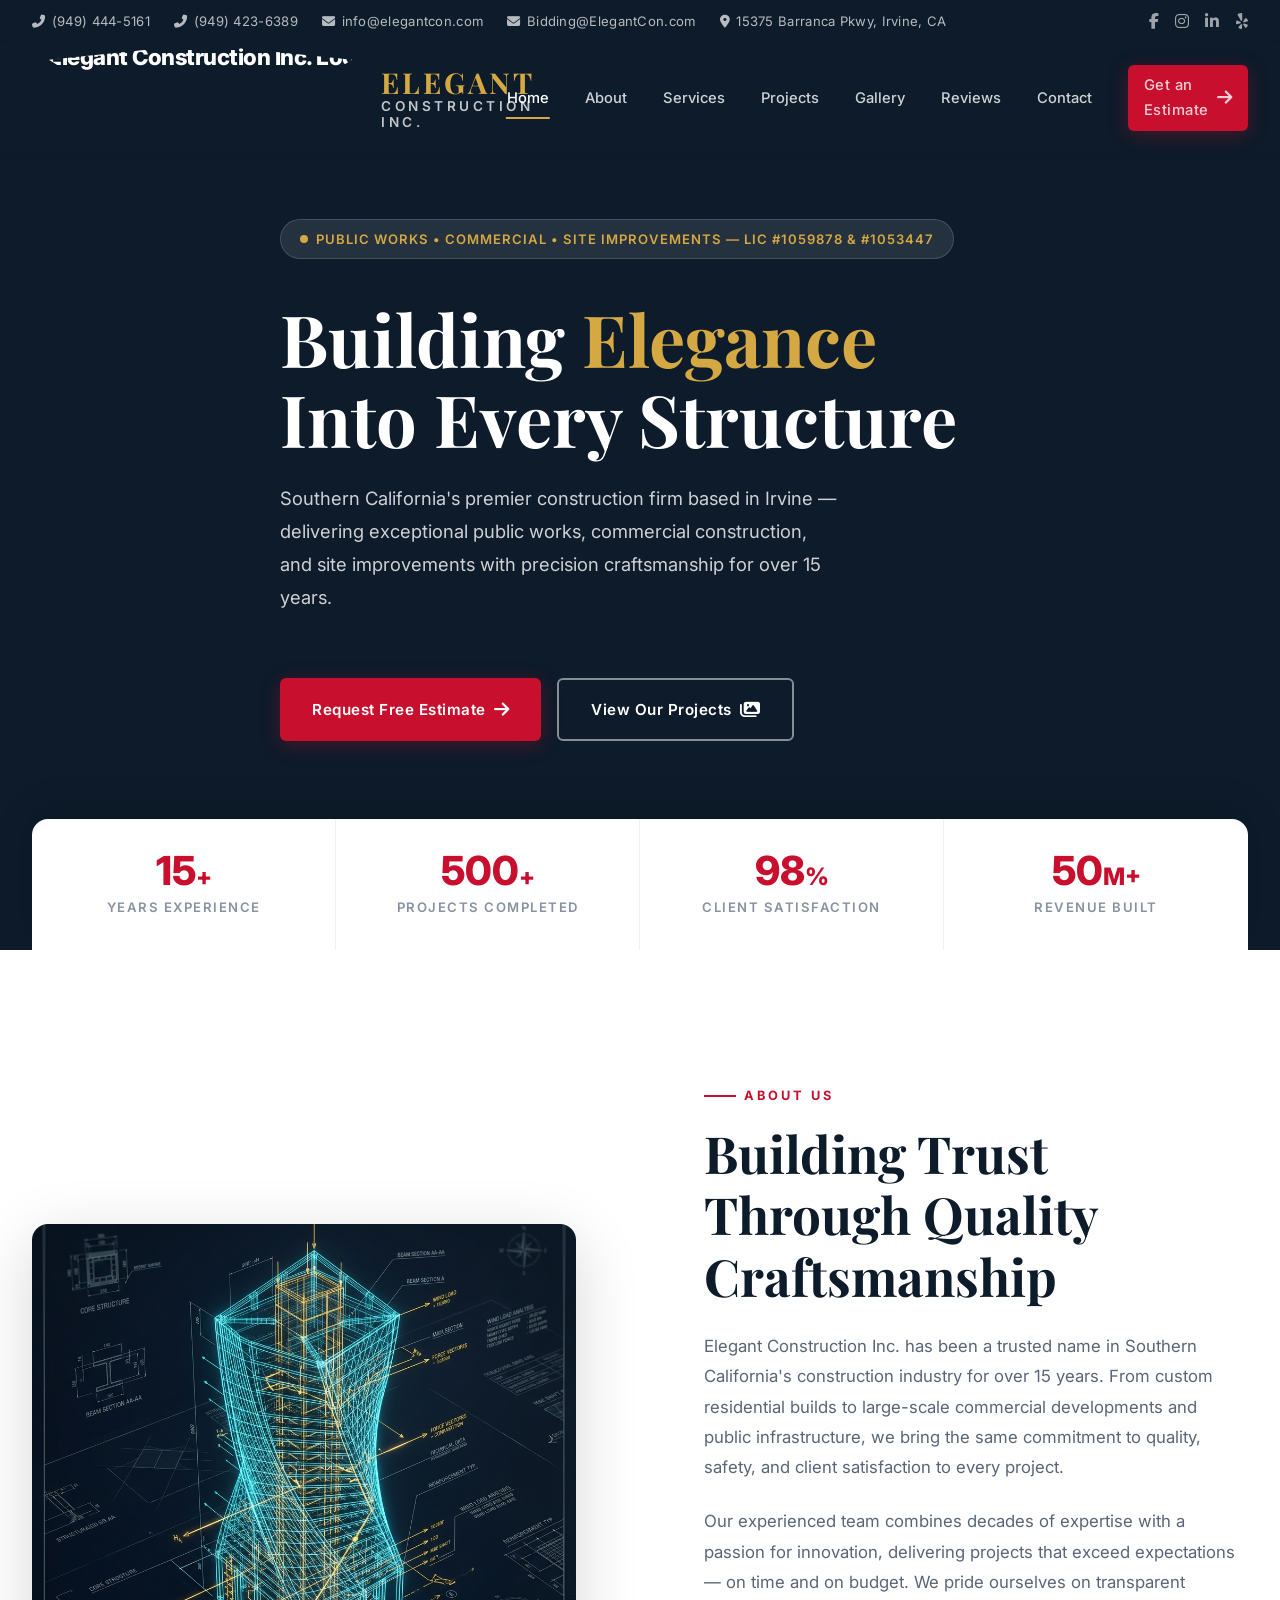
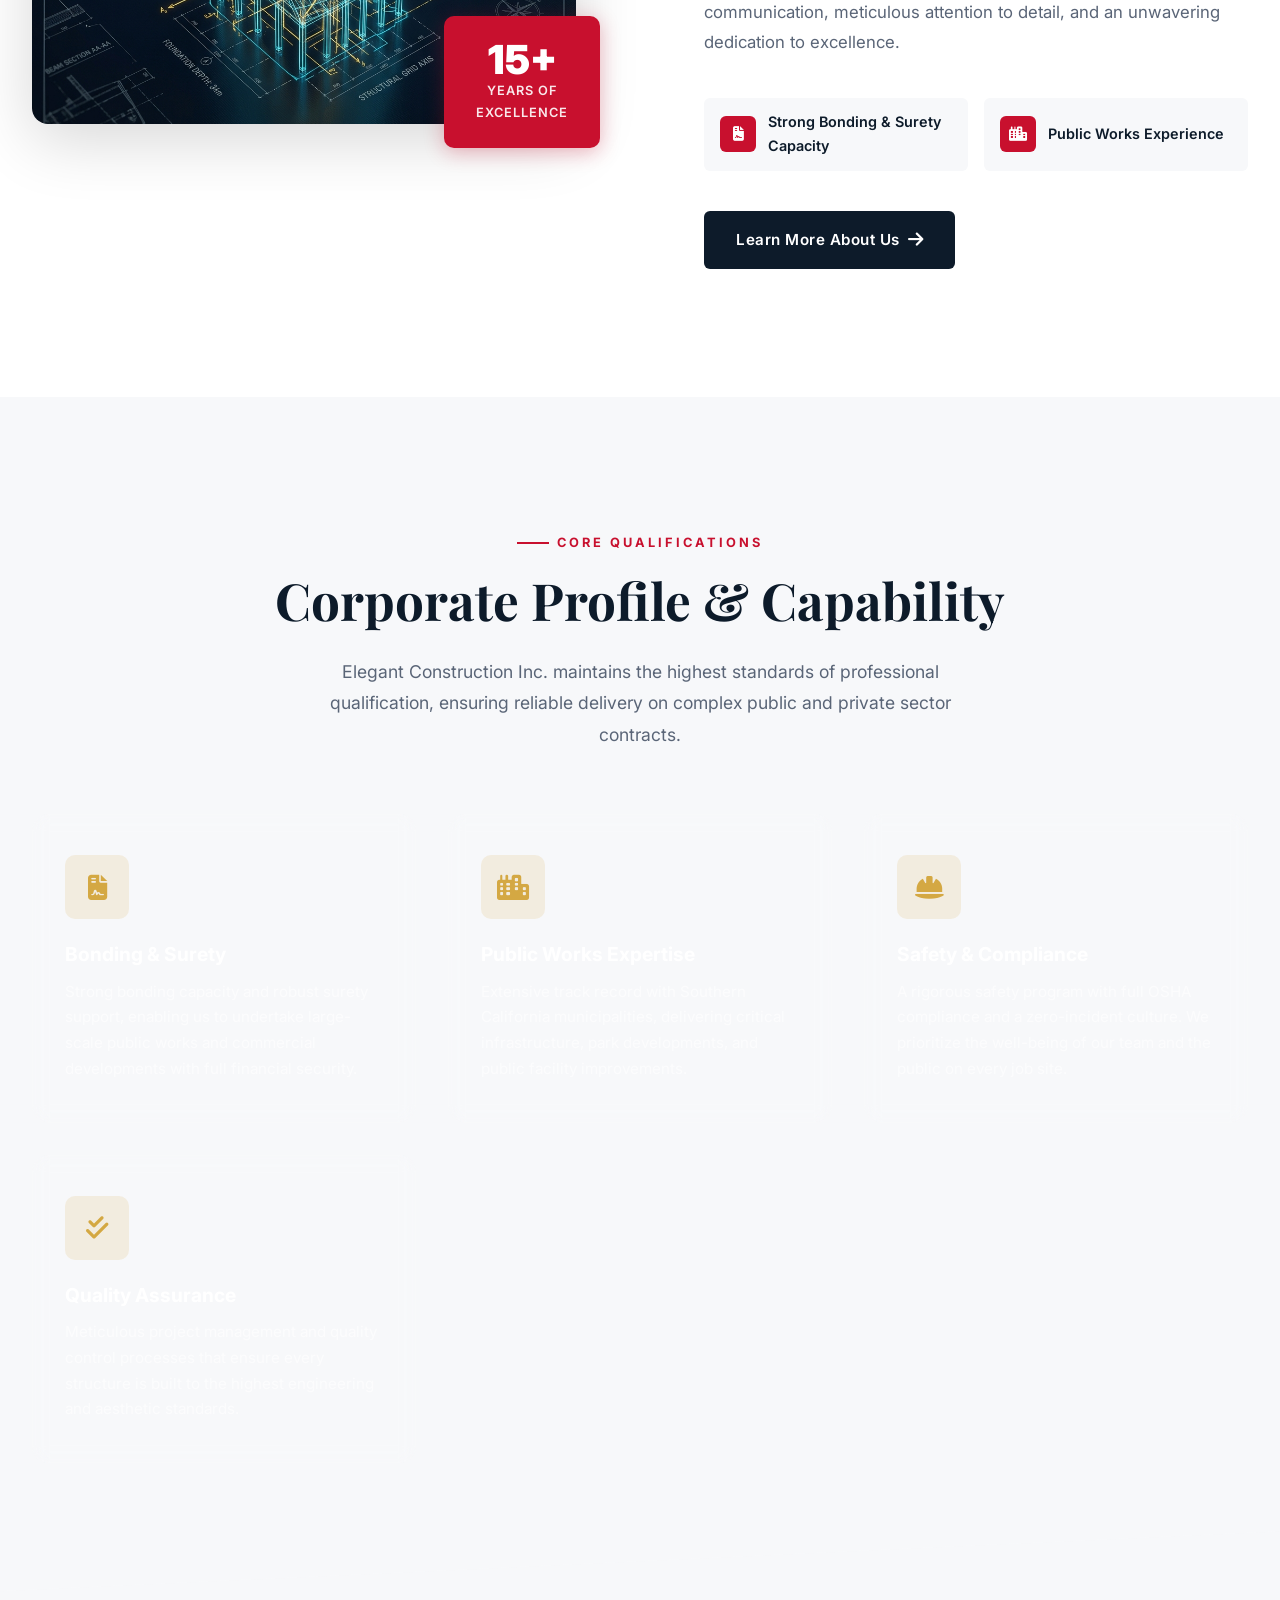
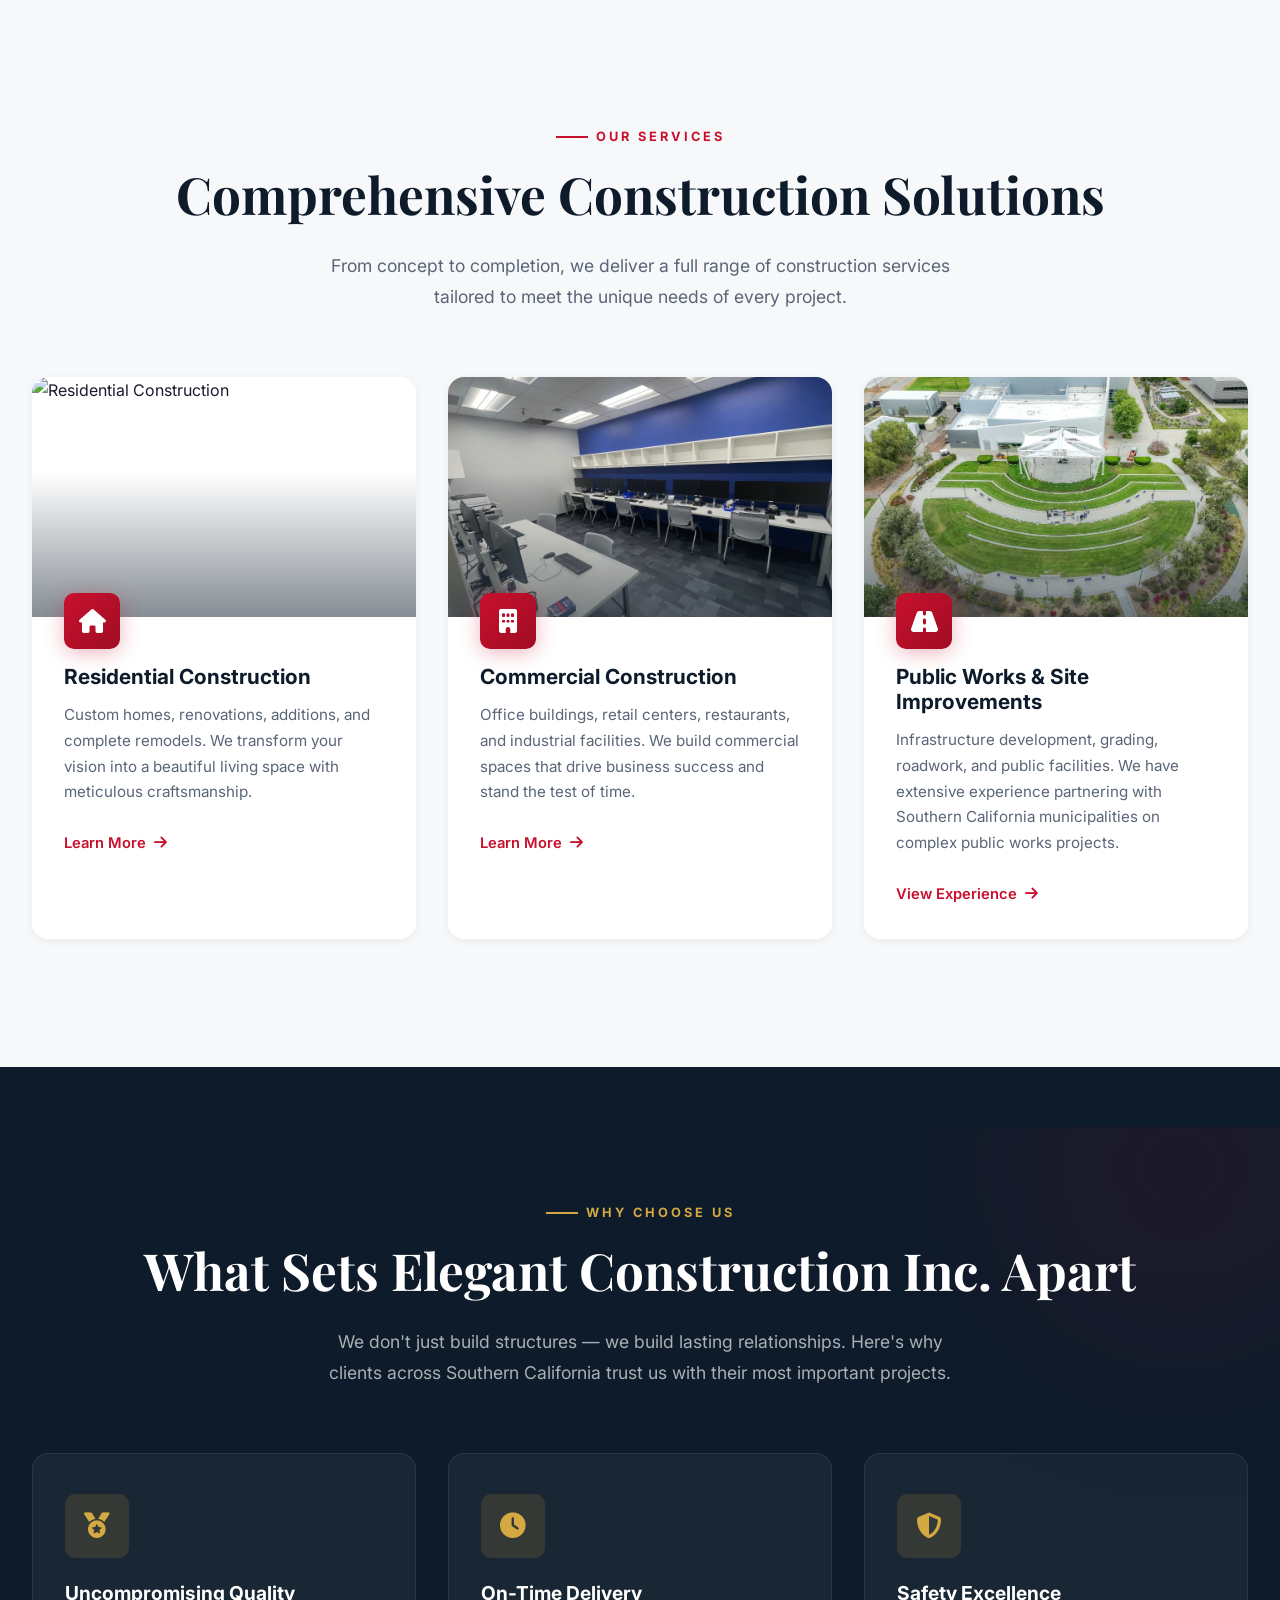
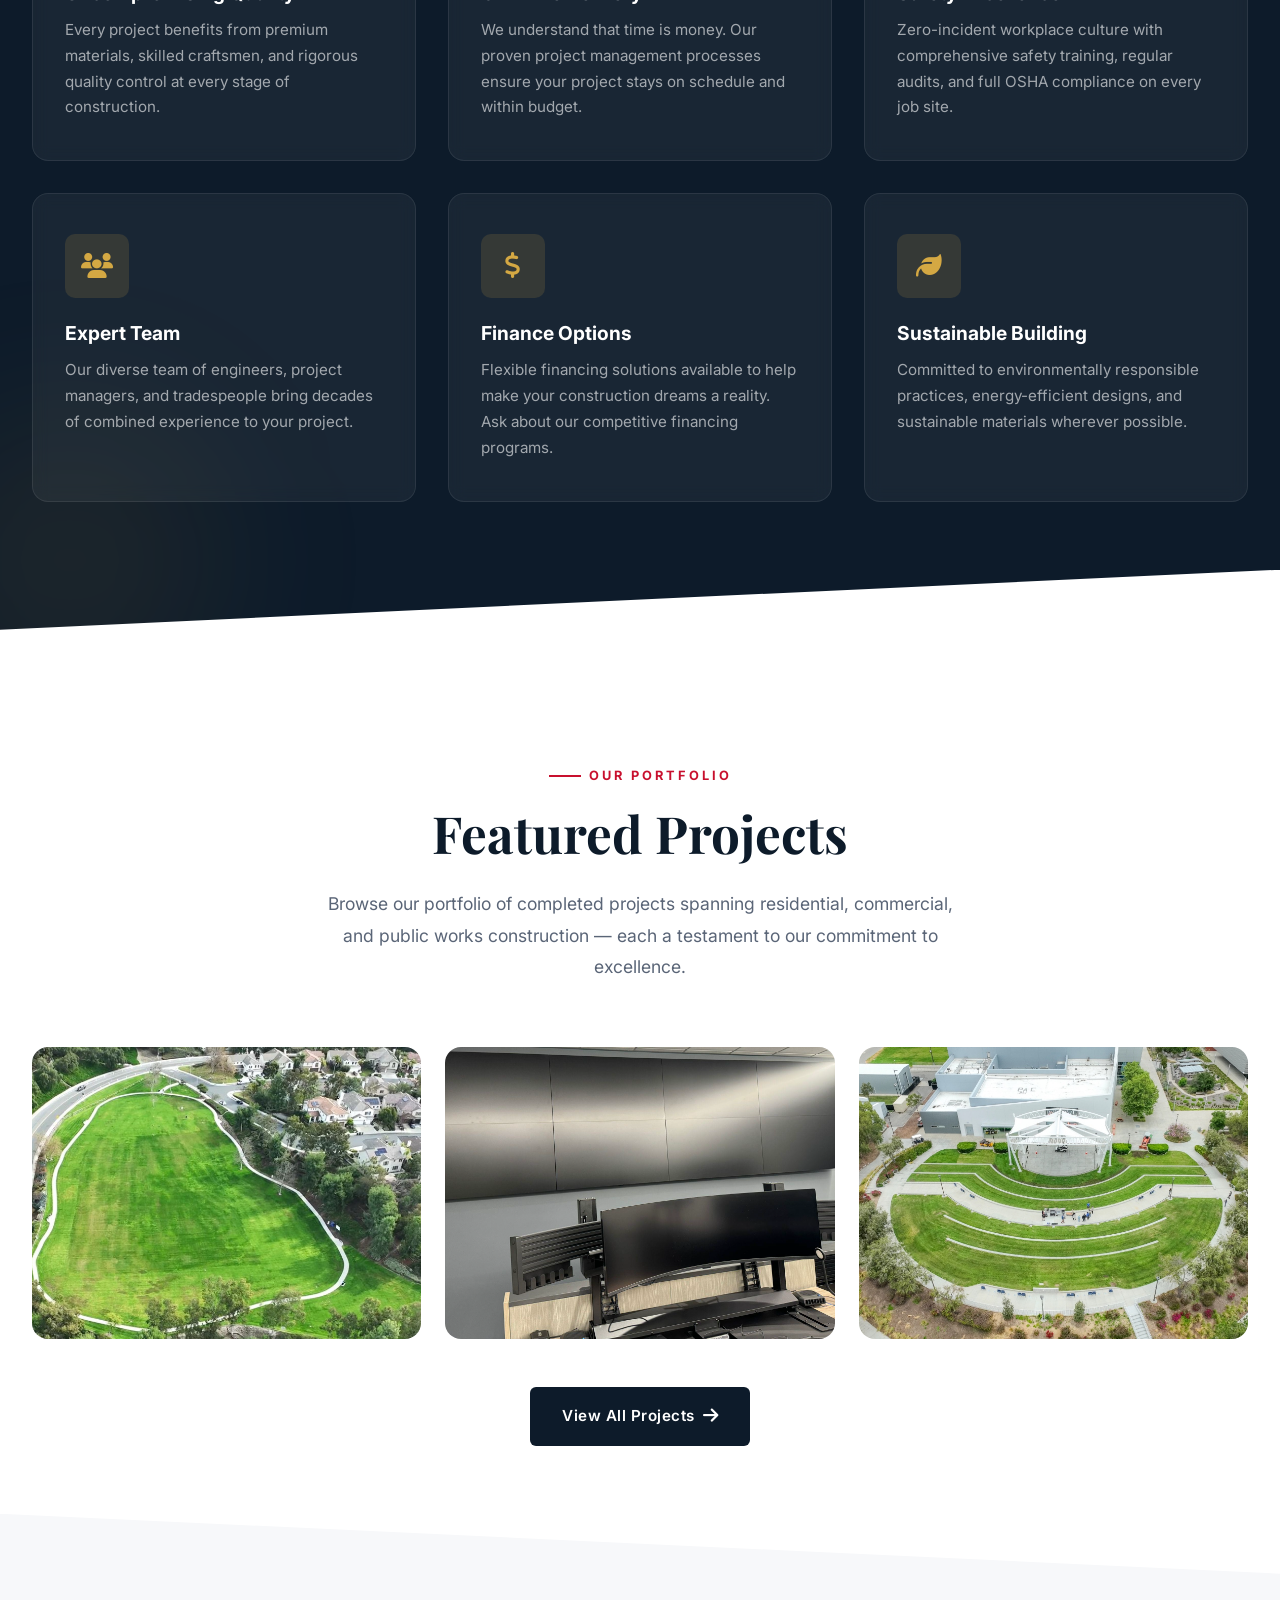
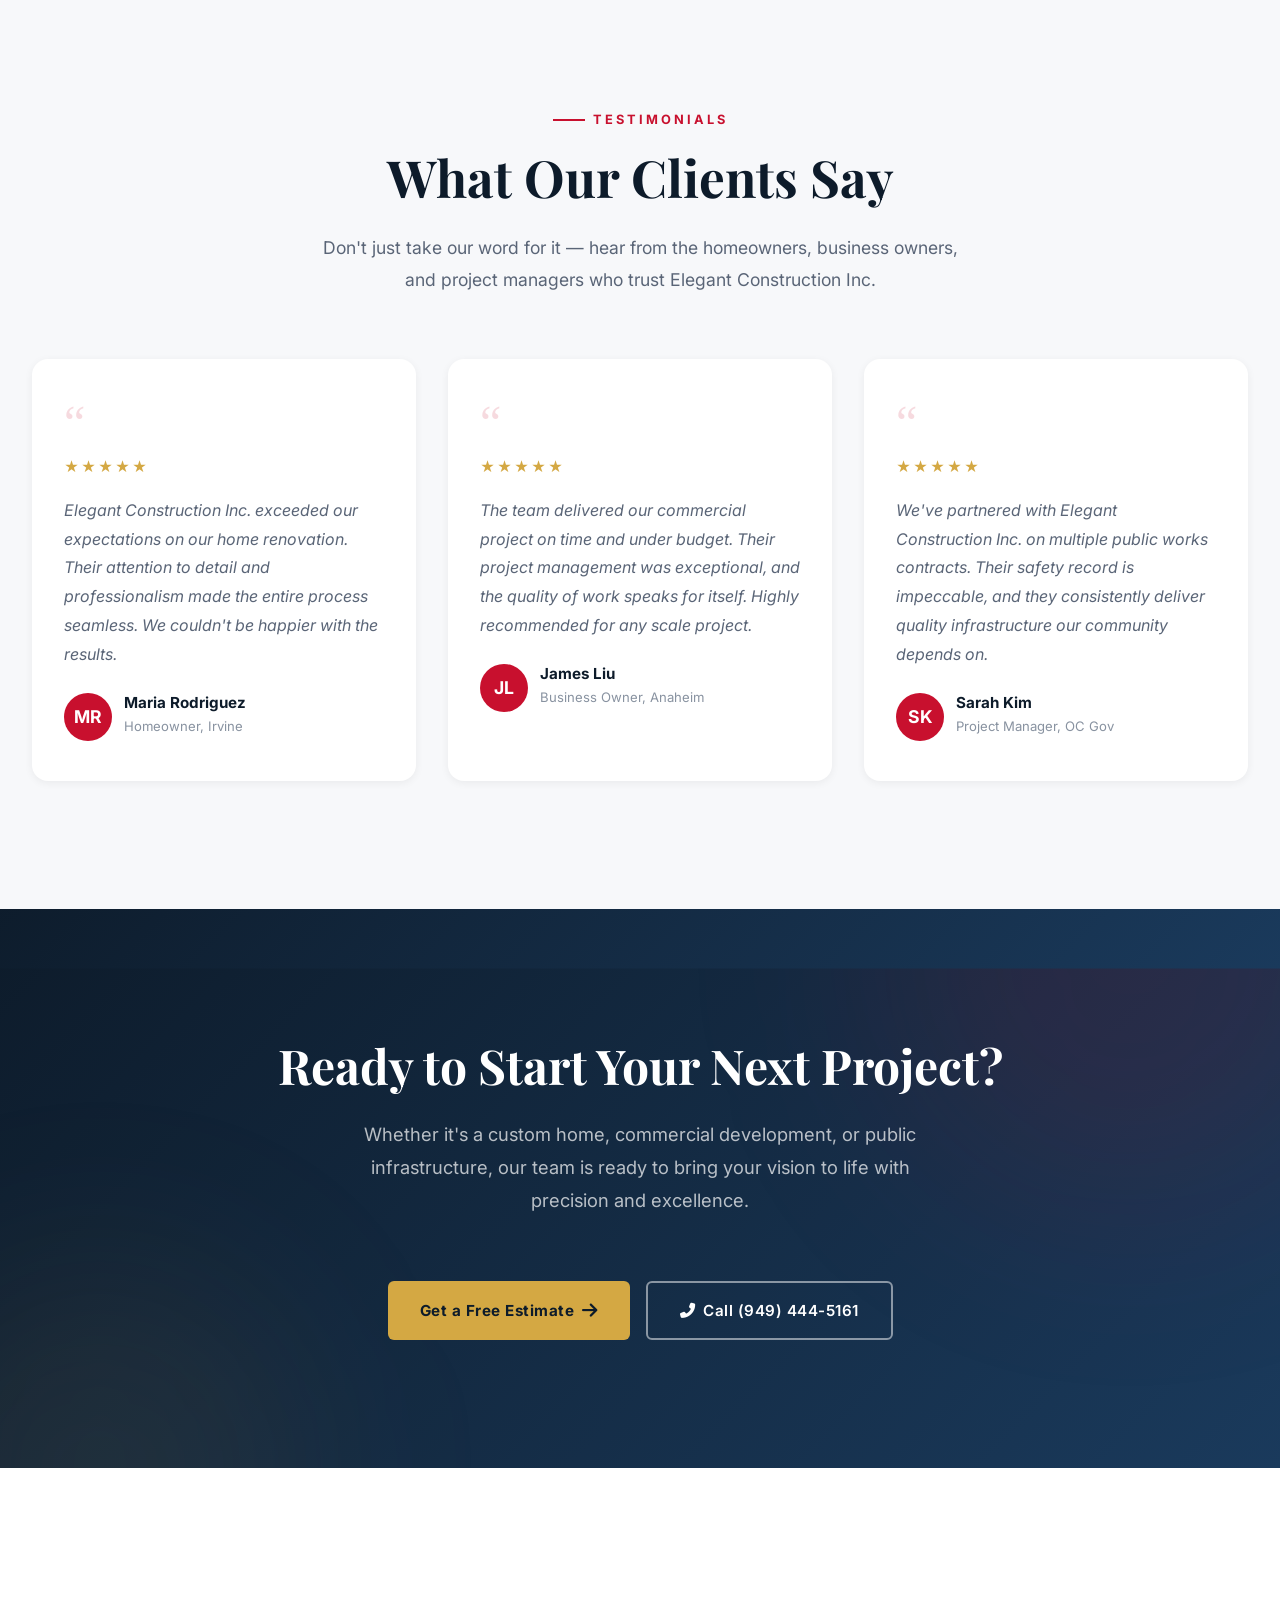
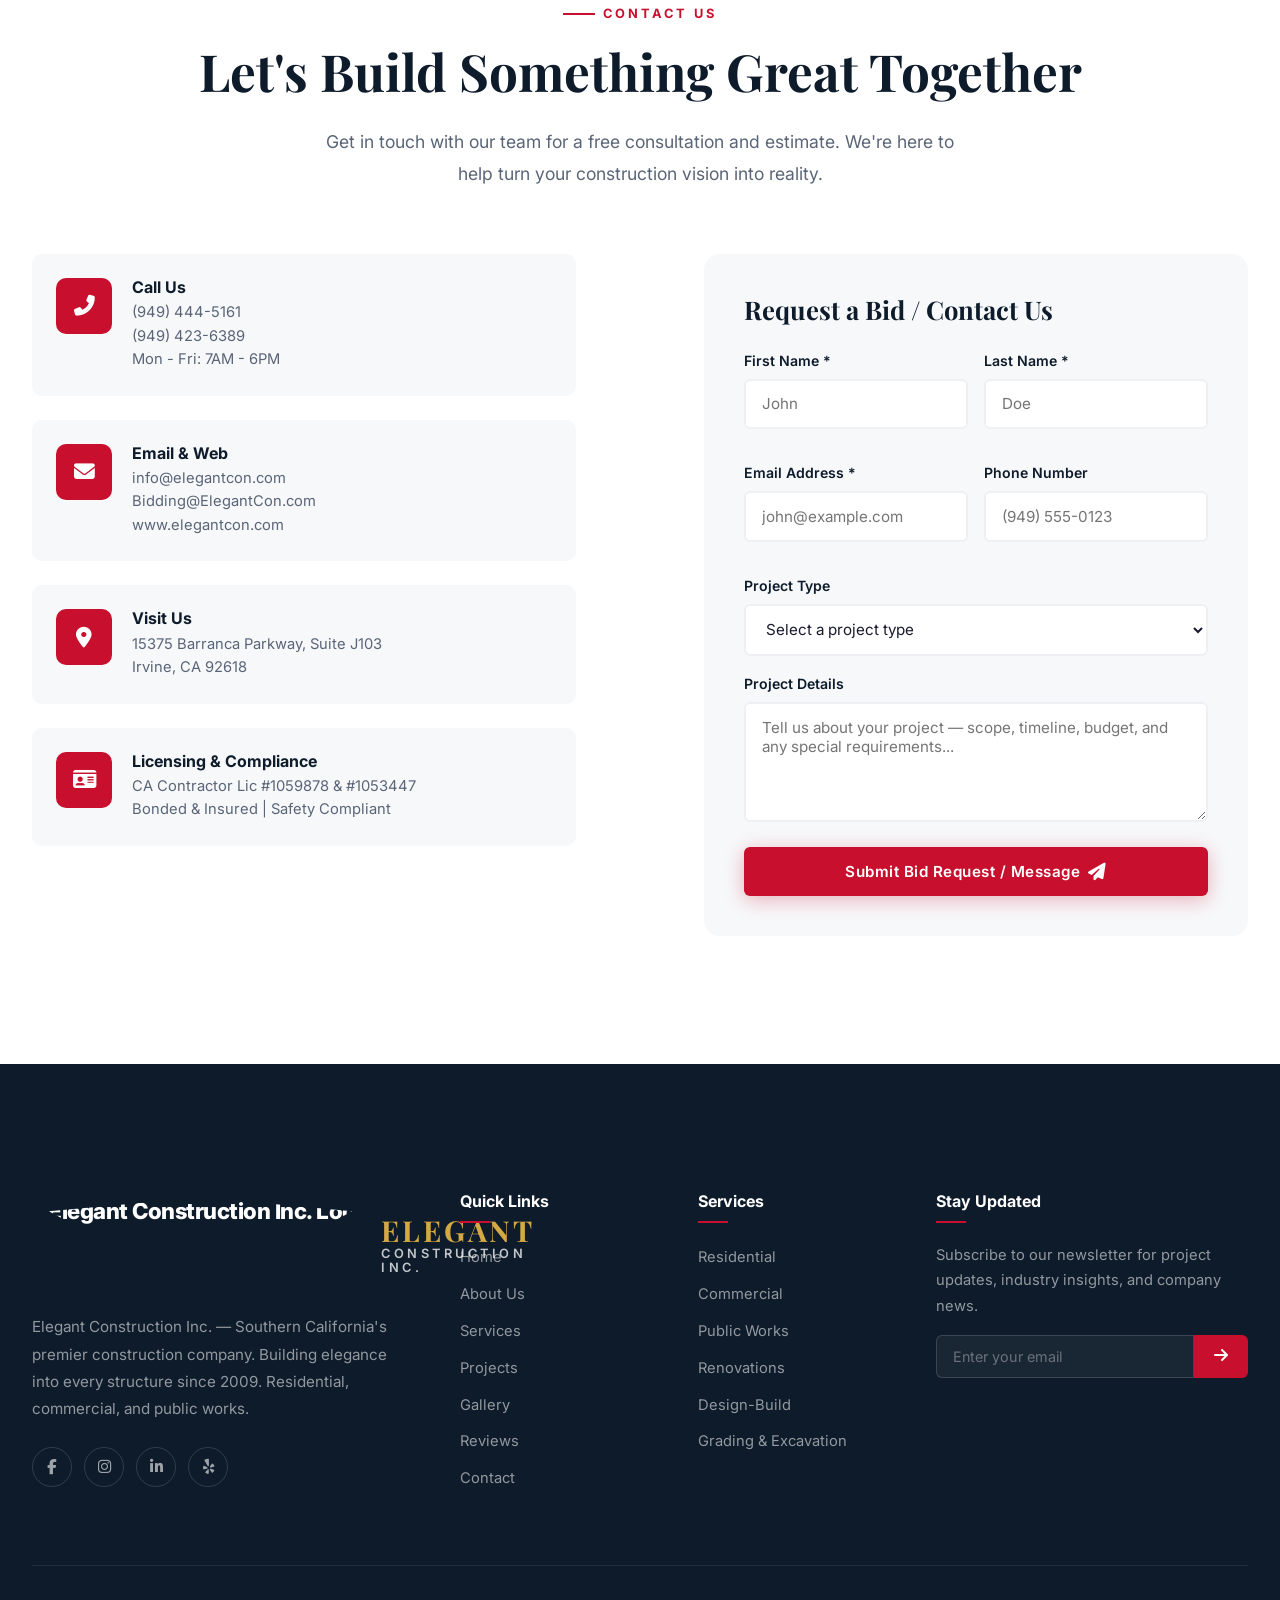
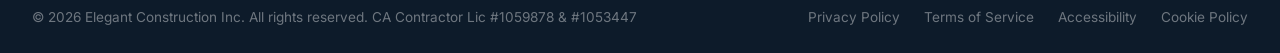
==== commit 691b6959: "Update website with new license, corporate qualifications, and public works focus" ====
--- a/index.html
+++ b/index.html
@@ -12,6 +12,7 @@
   <link rel="dns-prefetch" href="https://uc.dropboxusercontent.com">
   <link rel="preconnect" href="https://dl.dropboxusercontent.com" crossorigin>
   <link rel="dns-prefetch" href="https://dl.dropboxusercontent.com">
+  <link rel="preload" href="https://www.dropbox.com/scl/fo/u6pyrnennjjf2pcony3va/AMQpaDhr9UWyfxPDAVUmBDE/IVC%20Final%20Drone%20V3.mp4?rlkey=75ra6rzrj1ar9plw1mharxe1p&e=2&raw=1" as="video" type="video/mp4" crossorigin>
   <link rel="stylesheet" href="styles.css">
   <link rel="stylesheet" href="https://cdnjs.cloudflare.com/ajax/libs/font-awesome/6.5.1/css/all.min.css">
 </head>
@@ -74,8 +75,8 @@
   <!-- ============ HERO SECTION ============ -->
   <section class="hero" id="home">
     <div class="hero-bg">
-      <video muted loop playsinline preload="none" poster="https://images.unsplash.com/photo-1504307651254-35680f3366d4?q=80&w=2000&auto=format&fit=crop" class="hero-video" id="heroVideo" style="opacity: 0; transition: opacity 1s ease-in-out;">
-        <source data-src="https://www.dropbox.com/scl/fo/u6pyrnennjjf2pcony3va/AMQpaDhr9UWyfxPDAVUmBDE/IVC%20Final%20Drone%20V3.mp4?rlkey=75ra6rzrj1ar9plw1mharxe1p&e=2&raw=1" type="video/mp4">
+      <video autoplay muted loop playsinline preload="auto" class="hero-video" id="heroVideo">
+        <source src="https://www.dropbox.com/scl/fo/u6pyrnennjjf2pcony3va/AMQpaDhr9UWyfxPDAVUmBDE/IVC%20Final%20Drone%20V3.mp4?rlkey=75ra6rzrj1ar9plw1mharxe1p&e=2&raw=1" type="video/mp4">
       </video>
     </div>
     <div class="hero-overlay"></div>
@@ -83,13 +84,13 @@
       <div class="hero-content">
         <div class="hero-badge">
           <span class="hero-badge-dot"></span>
-          Licensed &amp; Insured — Lic #1059878
+          Public Works • Commercial • Site Improvements — Lic #1059878 & #1053447
         </div>
         <h1 class="hero-title">
           Building <span class="highlight">Elegance</span> Into Every Structure
         </h1>
         <p class="hero-description">
-          Southern California's premier construction firm — delivering exceptional residential, commercial, and public works projects with precision craftsmanship for over 15 years.
+          Southern California's premier construction firm based in Irvine — delivering exceptional public works, commercial construction, and site improvements with precision craftsmanship for over 15 years.
         </p>
         <div class="hero-buttons">
           <a href="#contact" class="btn btn-primary">
@@ -151,25 +152,52 @@
           </div>
           <div class="about-features">
             <div class="about-feature">
-              <div class="about-feature-icon"><i class="fas fa-shield-alt"></i></div>
-              <span>Fully Licensed &amp; Bonded</span>
+              <div class="about-feature-icon"><i class="fas fa-file-contract"></i></div>
+              <span>Strong Bonding &amp; Surety Capacity</span>
             </div>
             <div class="about-feature">
-              <div class="about-feature-icon"><i class="fas fa-award"></i></div>
-              <span>Award-Winning Quality</span>
-            </div>
-            <div class="about-feature">
-              <div class="about-feature-icon"><i class="fas fa-hard-hat"></i></div>
-              <span>Safety-First Culture</span>
-            </div>
-            <div class="about-feature">
-              <div class="about-feature-icon"><i class="fas fa-handshake"></i></div>
-              <span>Client-Focused Approach</span>
+              <div class="about-feature-icon"><i class="fas fa-city"></i></div>
+              <span>Public Works Experience</span>
             </div>
           </div>
           <a href="#contact" class="btn btn-dark">
             Learn More About Us <span class="btn-icon"><i class="fas fa-arrow-right"></i></span>
           </a>
+        </div>
+      </div>
+    </div>
+  </section>
+
+  <!-- ============ CORPORATE PROFILE ============ -->
+  <section class="corporate-profile section-padding" id="qualifications" style="background: var(--color-off-white);">
+    <div class="container">
+      <div class="text-center reveal">
+        <div class="section-label" style="justify-content: center;">Core Qualifications</div>
+        <h2 class="section-title">Corporate Profile & Capability</h2>
+        <p class="section-subtitle">
+          Elegant Construction Inc. maintains the highest standards of professional qualification, ensuring reliable delivery on complex public and private sector contracts.
+        </p>
+      </div>
+      <div class="why-us-grid">
+        <div class="why-us-card reveal delay-1">
+          <div class="why-us-icon"><i class="fas fa-file-contract"></i></div>
+          <h3>Bonding & Surety</h3>
+          <p>Strong bonding capacity and robust surety support, enabling us to undertake large-scale public works and commercial developments with full financial security.</p>
+        </div>
+        <div class="why-us-card reveal delay-2">
+          <div class="why-us-icon"><i class="fas fa-city"></i></div>
+          <h3>Public Works Expertise</h3>
+          <p>Extensive track record with Southern California municipalities, delivering critical infrastructure, park developments, and public facility improvements.</p>
+        </div>
+        <div class="why-us-card reveal delay-3">
+          <div class="why-us-icon"><i class="fas fa-hard-hat"></i></div>
+          <h3>Safety & Compliance</h3>
+          <p>A rigorous safety program with full OSHA compliance and a zero-incident culture. We prioritize the well-being of our team and the public on every job site.</p>
+        </div>
+        <div class="why-us-card reveal delay-1">
+          <div class="why-us-icon"><i class="fas fa-check-double"></i></div>
+          <h3>Quality Assurance</h3>
+          <p>Meticulous project management and quality control processes that ensure every structure is built to the highest engineering and aesthetic standards.</p>
         </div>
       </div>
     </div>
@@ -224,10 +252,10 @@
           </div>
           <div class="service-card-body">
             <div class="service-card-icon"><i class="fas fa-road"></i></div>
-            <h3>Public Works</h3>
-            <p>Infrastructure development, grading, roadwork, and public facilities. We partner with municipalities to build critical infrastructure for our communities.</p>
+            <h3>Public Works &amp; Site Improvements</h3>
+            <p>Infrastructure development, grading, roadwork, and public facilities. We have extensive experience partnering with Southern California municipalities on complex public works projects.</p>
             <a href="#contact" class="service-card-link">
-              Learn More <i class="fas fa-arrow-right"></i>
+              View Experience <i class="fas fa-arrow-right"></i>
             </a>
           </div>
         </div>
@@ -325,7 +353,7 @@
         </div>
       </div>
       <div class="text-center" style="margin-top: 3rem;">
-        <a href="#contact" class="btn btn-dark reveal">
+        <a href="gallery.html" class="btn btn-dark reveal">
           View All Projects <span class="btn-icon"><i class="fas fa-arrow-right"></i></span>
         </a>
       </div>
@@ -440,14 +468,14 @@
             <div class="contact-info-card">
               <div class="contact-info-icon"><i class="fas fa-id-card"></i></div>
               <div>
-                <h4>License</h4>
-                <p>CA Contractor Lic #1059878<br>Bonded &amp; Insured</p>
+                <h4>Licensing & Compliance</h4>
+                <p>CA Contractor Lic #1059878 & #1053447<br>Bonded &amp; Insured | Safety Compliant</p>
               </div>
             </div>
           </div>
         </div>
         <div class="contact-form reveal-right">
-          <h3>Request a Free Estimate</h3>
+          <h3>Request a Bid / Contact Us</h3>
           <form id="contactForm">
             <div class="form-row">
               <div class="form-group">
@@ -485,7 +513,7 @@
               <textarea id="message" placeholder="Tell us about your project — scope, timeline, budget, and any special requirements..."></textarea>
             </div>
             <button type="submit" class="btn btn-primary" style="width: 100%; justify-content: center;">
-              Submit Estimate Request <span class="btn-icon"><i class="fas fa-paper-plane"></i></span>
+              Submit Bid Request / Message <span class="btn-icon"><i class="fas fa-paper-plane"></i></span>
             </button>
           </form>
         </div>
@@ -546,7 +574,7 @@
         </div>
       </div>
       <div class="footer-bottom">
-        <p>&copy; 2026 Elegant Construction Inc. All rights reserved. CA Contractor Lic #1059878</p>
+        <p>&copy; 2026 Elegant Construction Inc. All rights reserved. CA Contractor Lic #1059878 & #1053447</p>
         <div class="footer-bottom-links">
           <a href="privacy-policy.html">Privacy Policy</a>
           <a href="terms-of-service.html">Terms of Service</a>
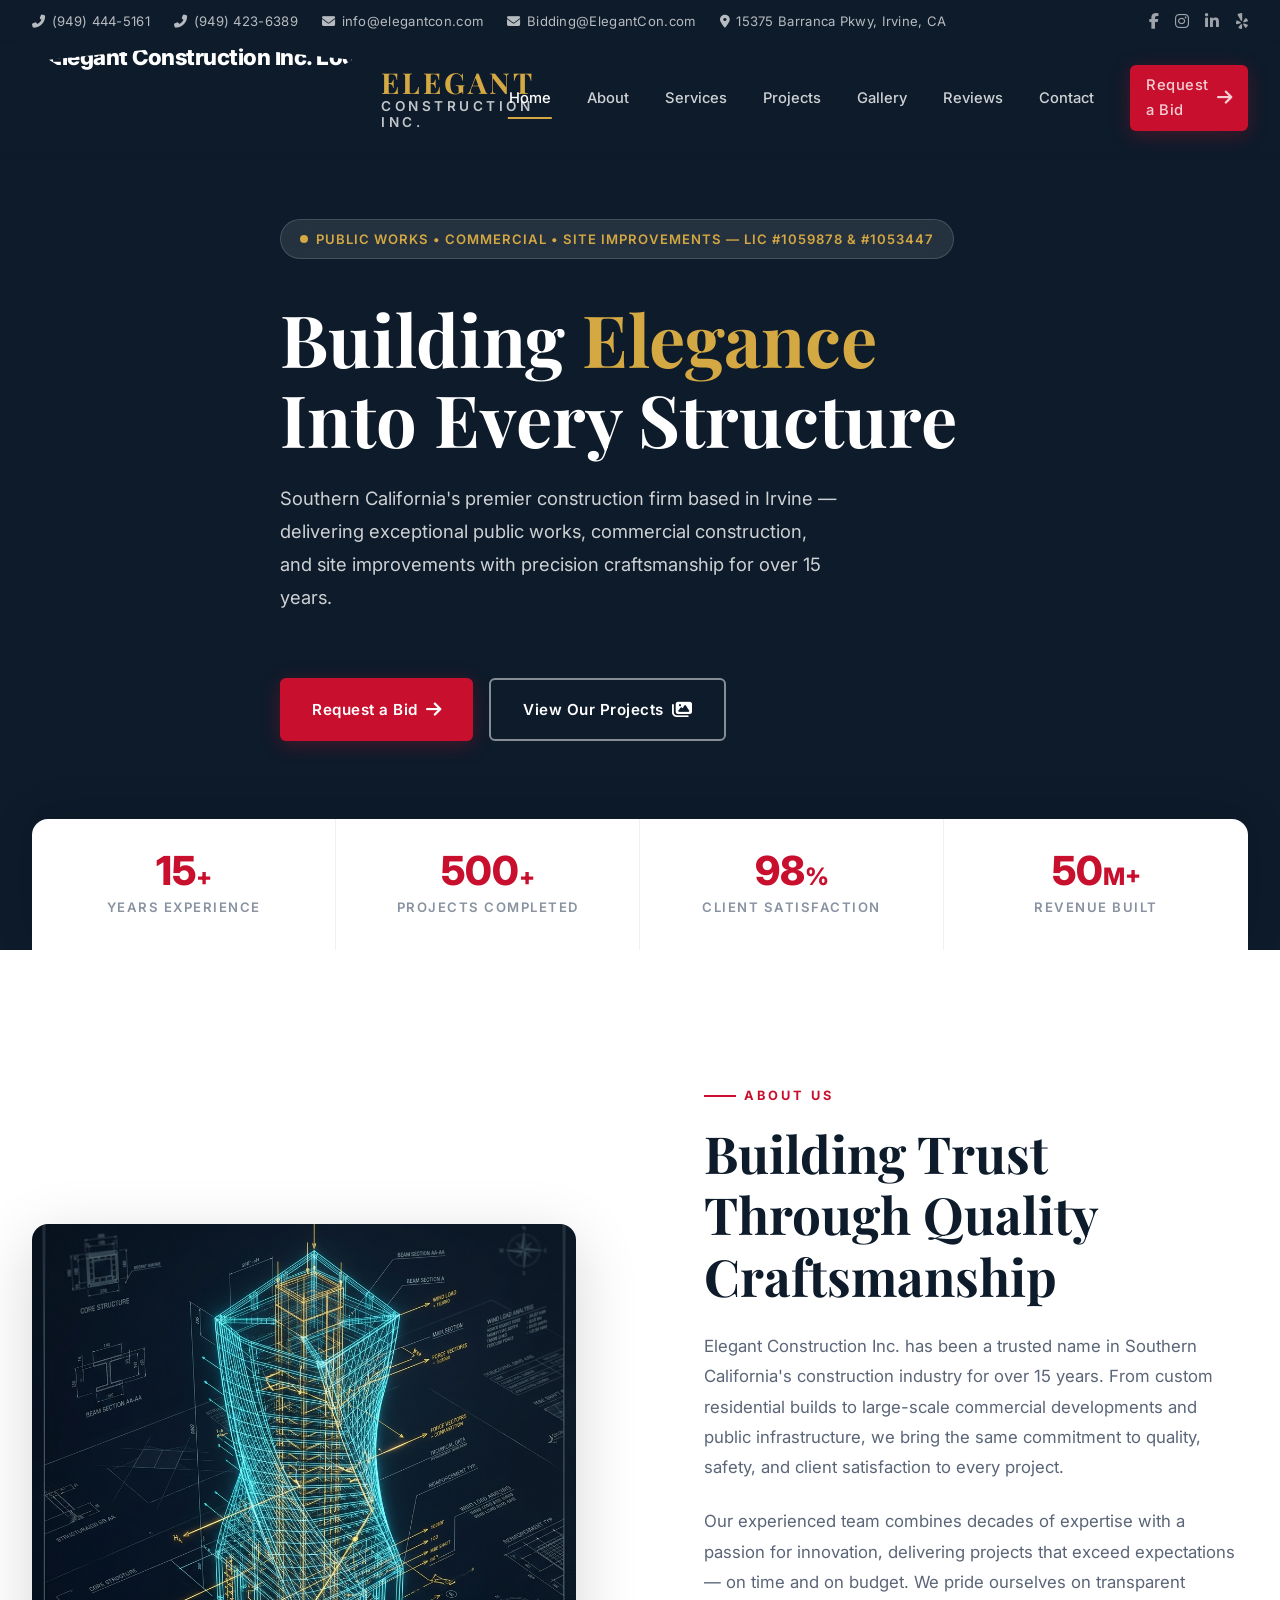
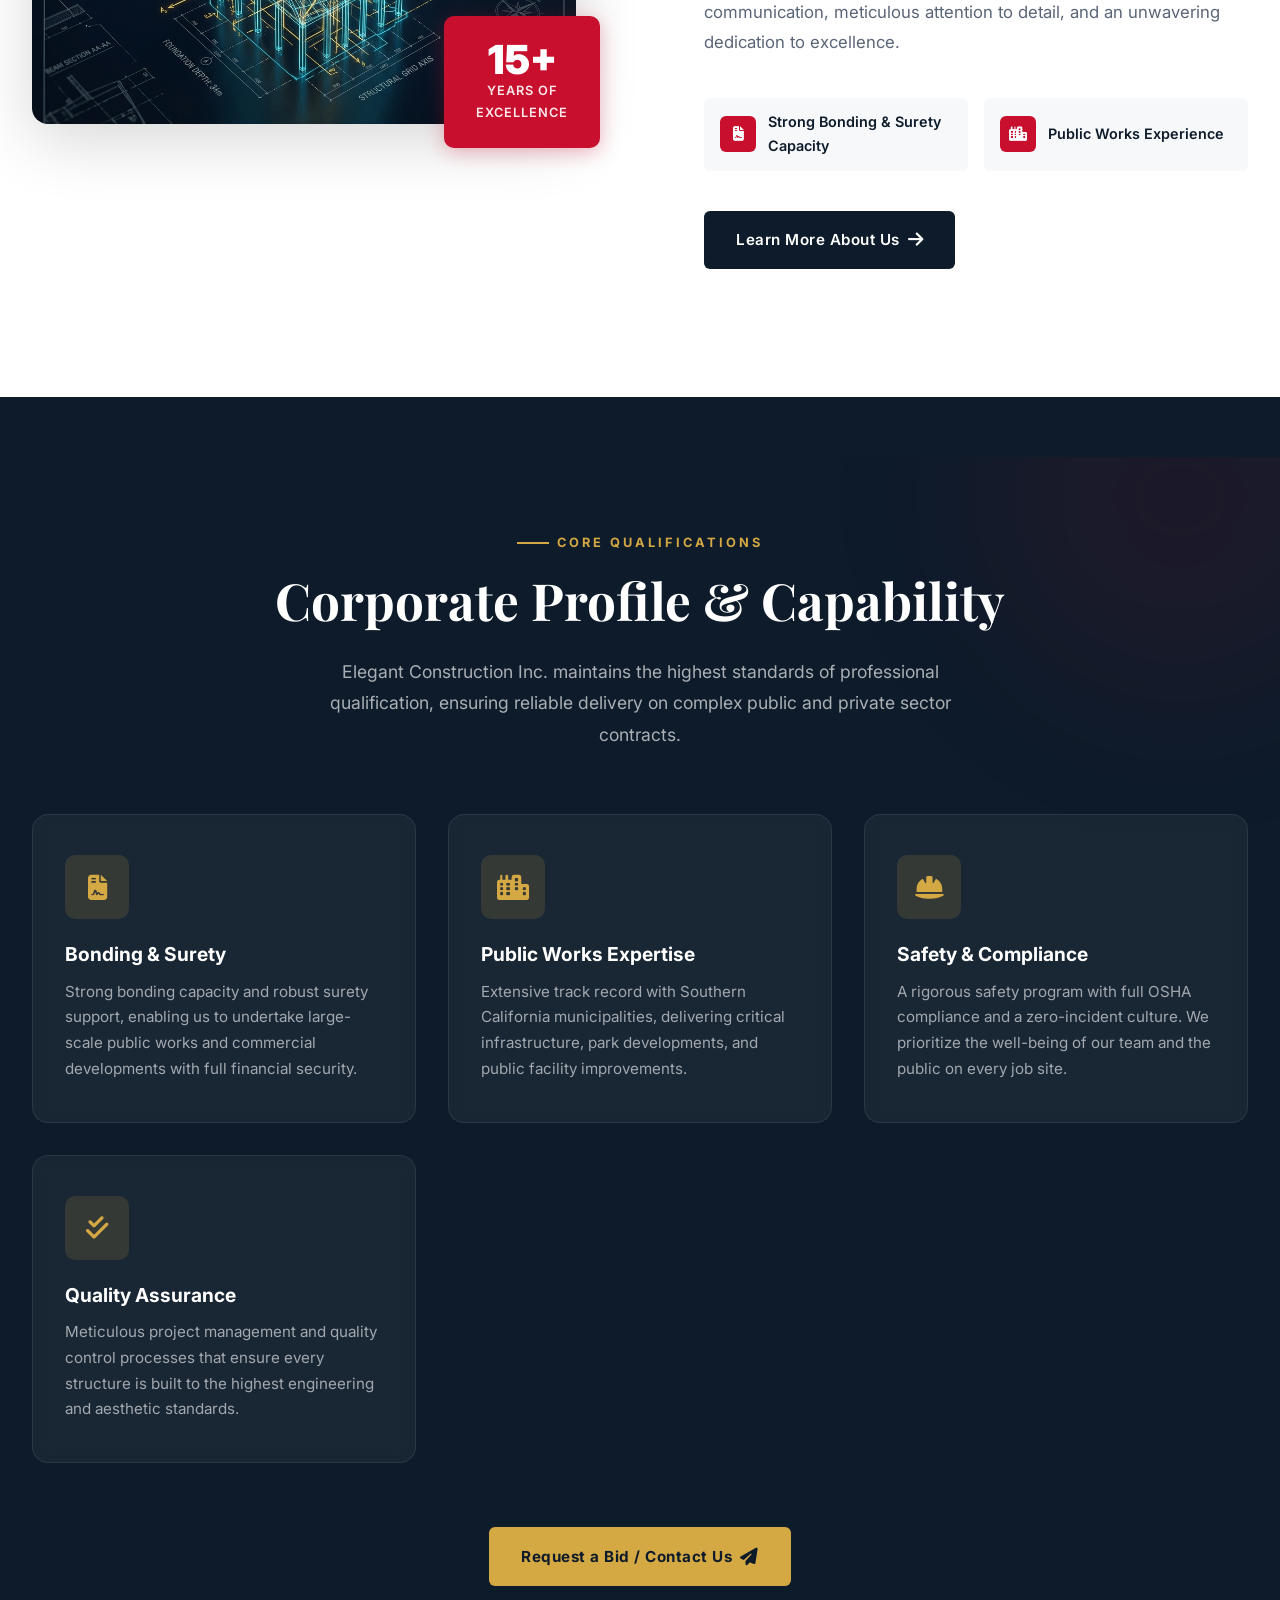
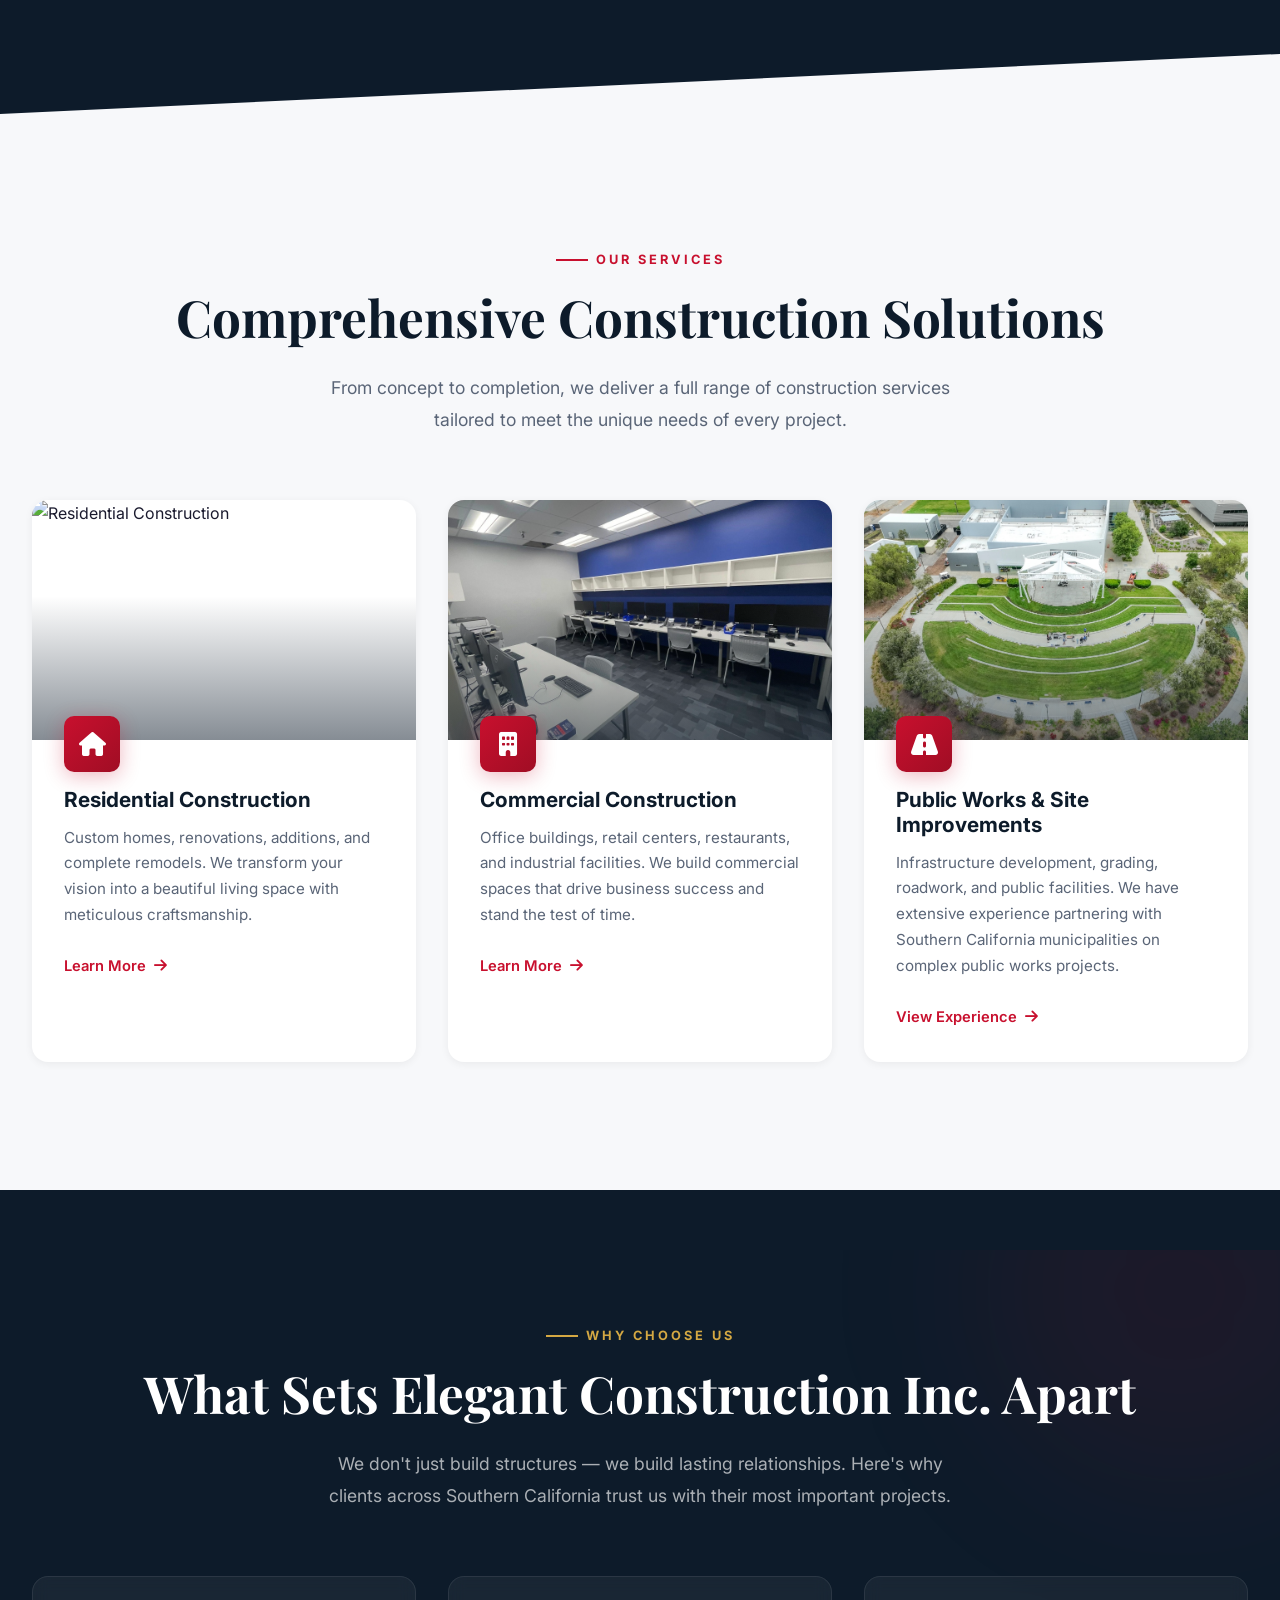
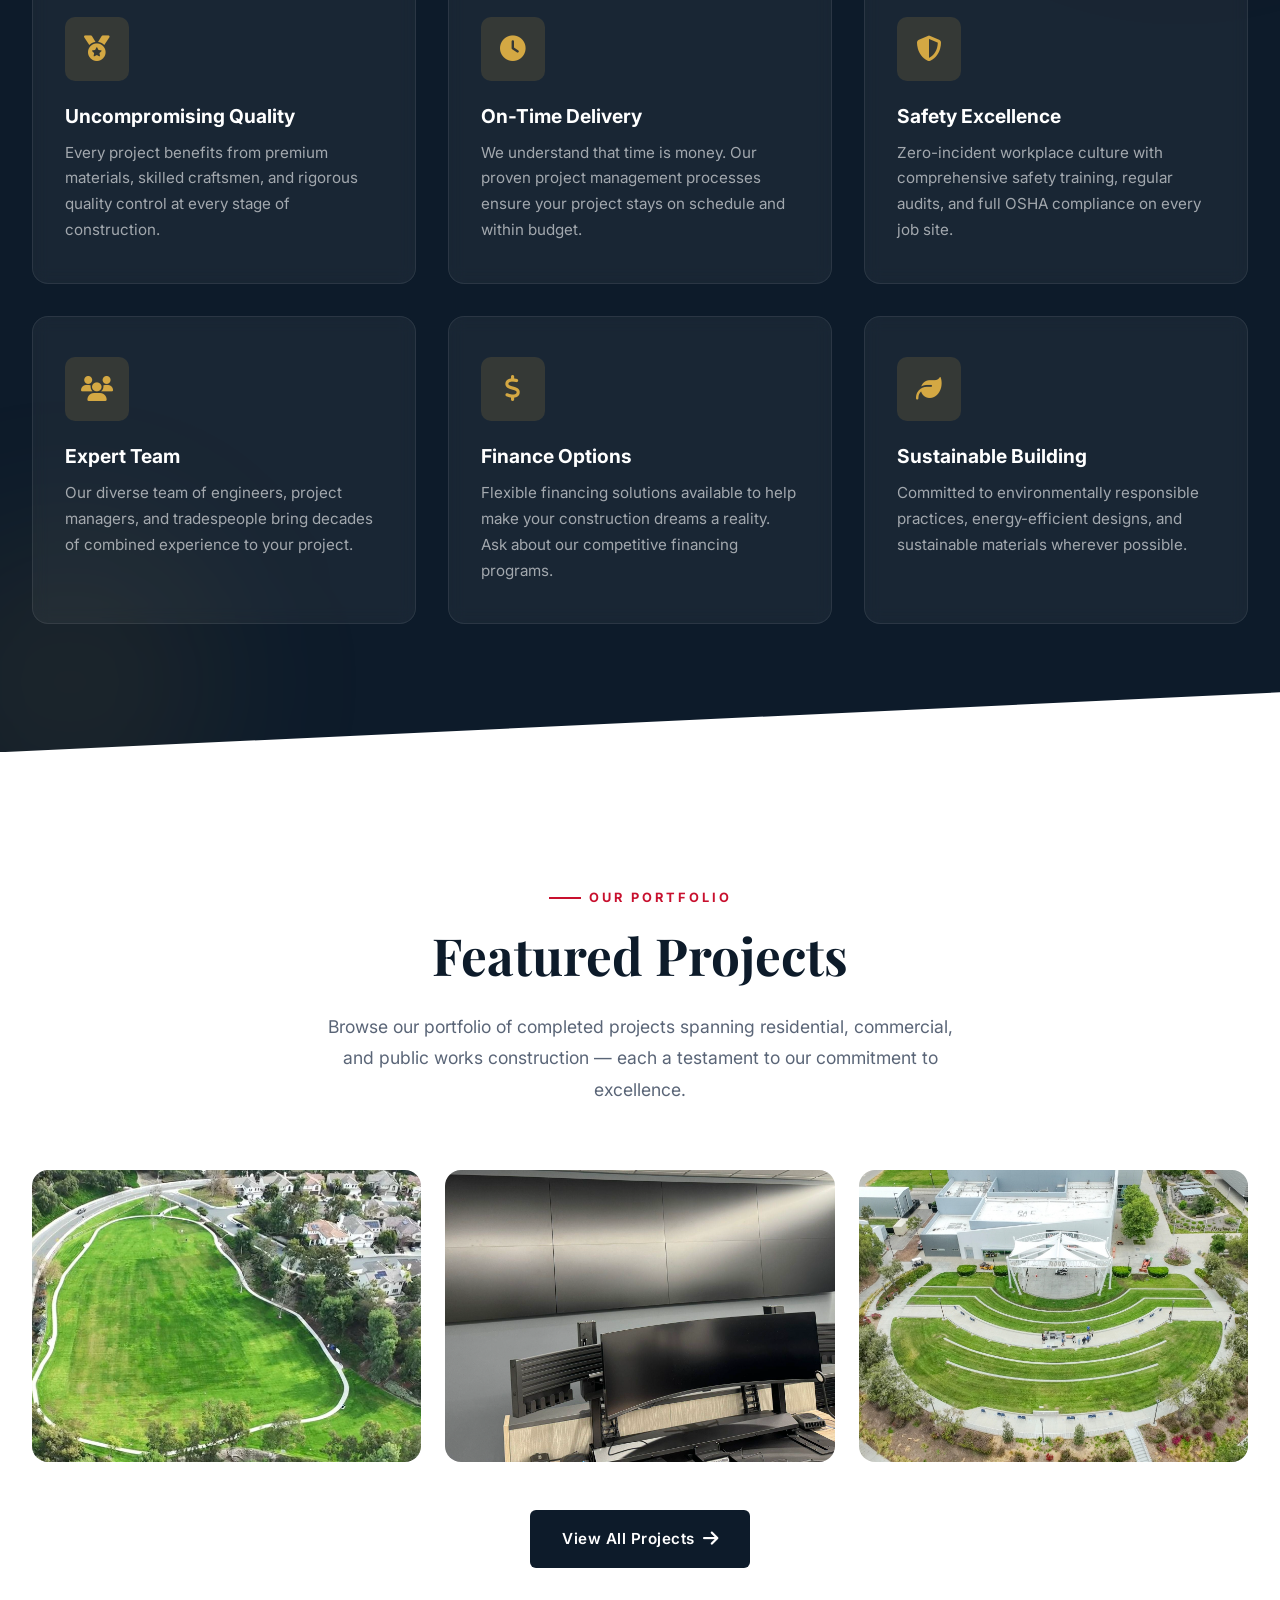
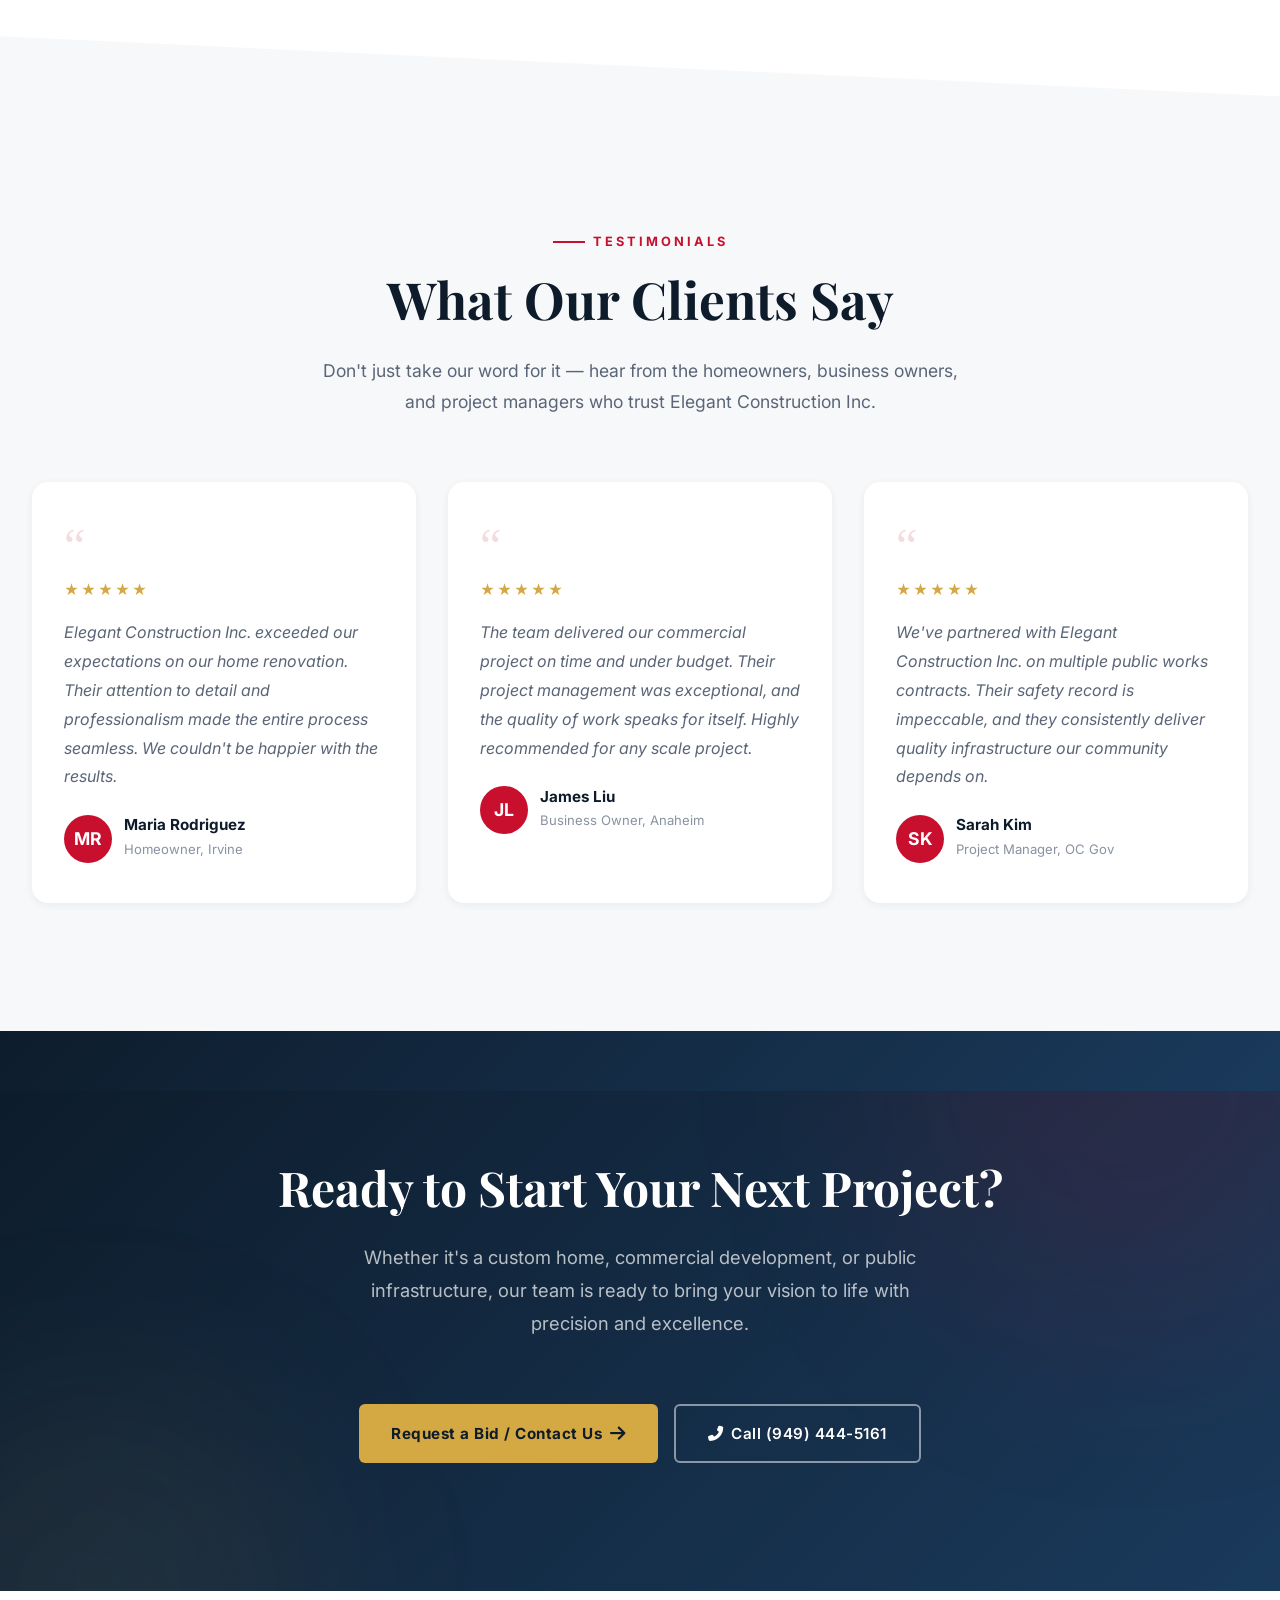
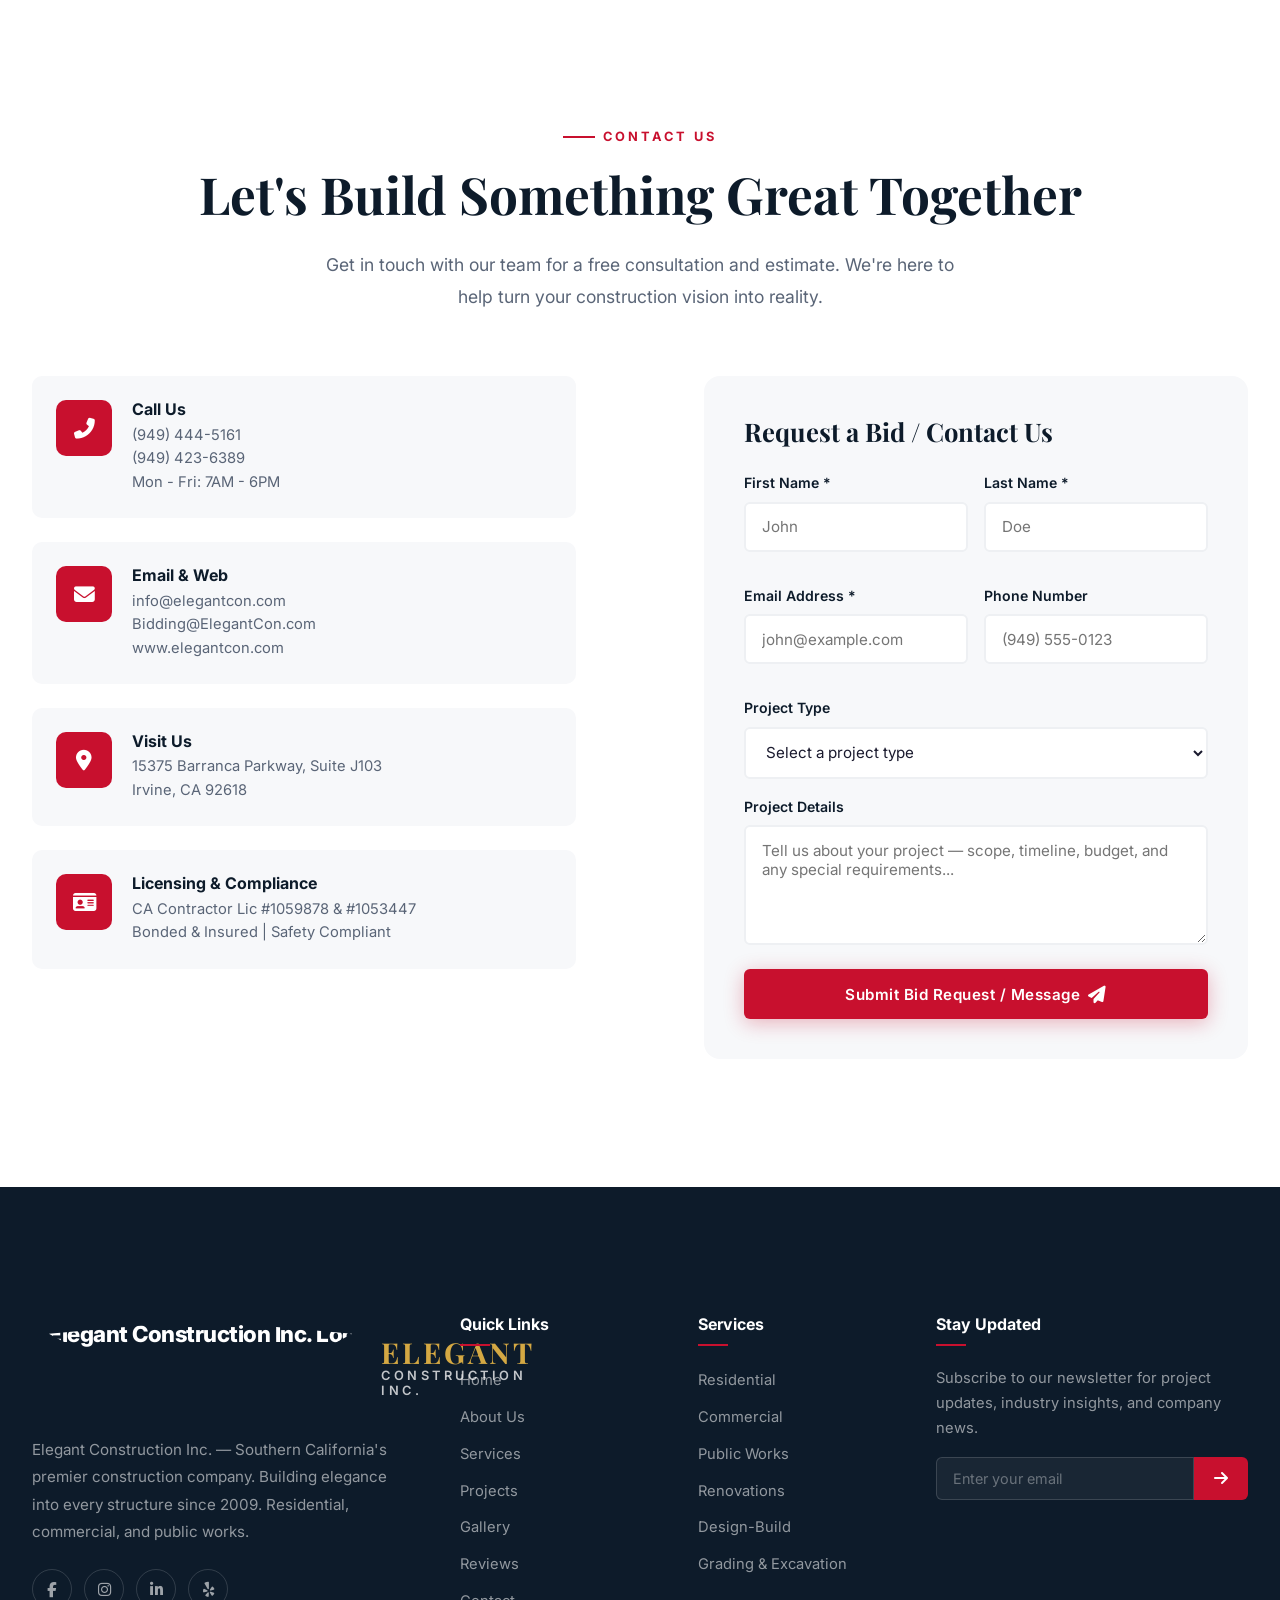
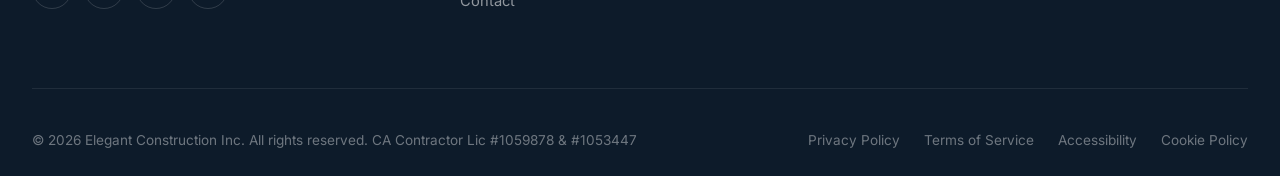
==== commit ba45892e: "Fix contrast in Corporate Profile and update header CTA to Request a Bid" ====
--- a/index.html
+++ b/index.html
@@ -60,7 +60,7 @@
           <a href="#testimonials">Reviews</a>
           <a href="#contact">Contact</a>
           <div class="nav-cta">
-            <a href="#contact" class="btn btn-primary">Get an Estimate <span class="btn-icon"><i class="fas fa-arrow-right"></i></span></a>
+            <a href="#contact" class="btn btn-primary">Request a Bid <span class="btn-icon"><i class="fas fa-arrow-right"></i></span></a>
           </div>
         </div>
         <button class="mobile-toggle" id="mobileToggle" aria-label="Toggle navigation menu">
@@ -94,7 +94,7 @@
         </p>
         <div class="hero-buttons">
           <a href="#contact" class="btn btn-primary">
-            Request Free Estimate <span class="btn-icon"><i class="fas fa-arrow-right"></i></span>
+            Request a Bid <span class="btn-icon"><i class="fas fa-arrow-right"></i></span>
           </a>
           <a href="#projects" class="btn btn-outline">
             View Our Projects <span class="btn-icon"><i class="fas fa-images"></i></span>
@@ -169,7 +169,8 @@
   </section>
 
   <!-- ============ CORPORATE PROFILE ============ -->
-  <section class="corporate-profile section-padding" id="qualifications" style="background: var(--color-off-white);">
+  <section class="corporate-profile section-padding why-us" id="qualifications">
+    <div class="why-us-bg-shape why-us-bg-shape-1"></div>
     <div class="container">
       <div class="text-center reveal">
         <div class="section-label" style="justify-content: center;">Core Qualifications</div>
@@ -199,6 +200,11 @@
           <h3>Quality Assurance</h3>
           <p>Meticulous project management and quality control processes that ensure every structure is built to the highest engineering and aesthetic standards.</p>
         </div>
+      </div>
+      <div class="text-center" style="margin-top: 4rem;">
+        <a href="#contact" class="btn btn-gold reveal">
+          Request a Bid / Contact Us <span class="btn-icon"><i class="fas fa-paper-plane"></i></span>
+        </a>
       </div>
     </div>
   </section>
@@ -421,7 +427,7 @@
         <p>Whether it's a custom home, commercial development, or public infrastructure, our team is ready to bring your vision to life with precision and excellence.</p>
         <div class="cta-buttons">
           <a href="#contact" class="btn btn-gold">
-            Get a Free Estimate <span class="btn-icon"><i class="fas fa-arrow-right"></i></span>
+            Request a Bid / Contact Us <span class="btn-icon"><i class="fas fa-arrow-right"></i></span>
           </a>
           <a href="tel:9494445161" class="btn btn-outline">
             <i class="fas fa-phone-alt"></i> Call (949) 444-5161
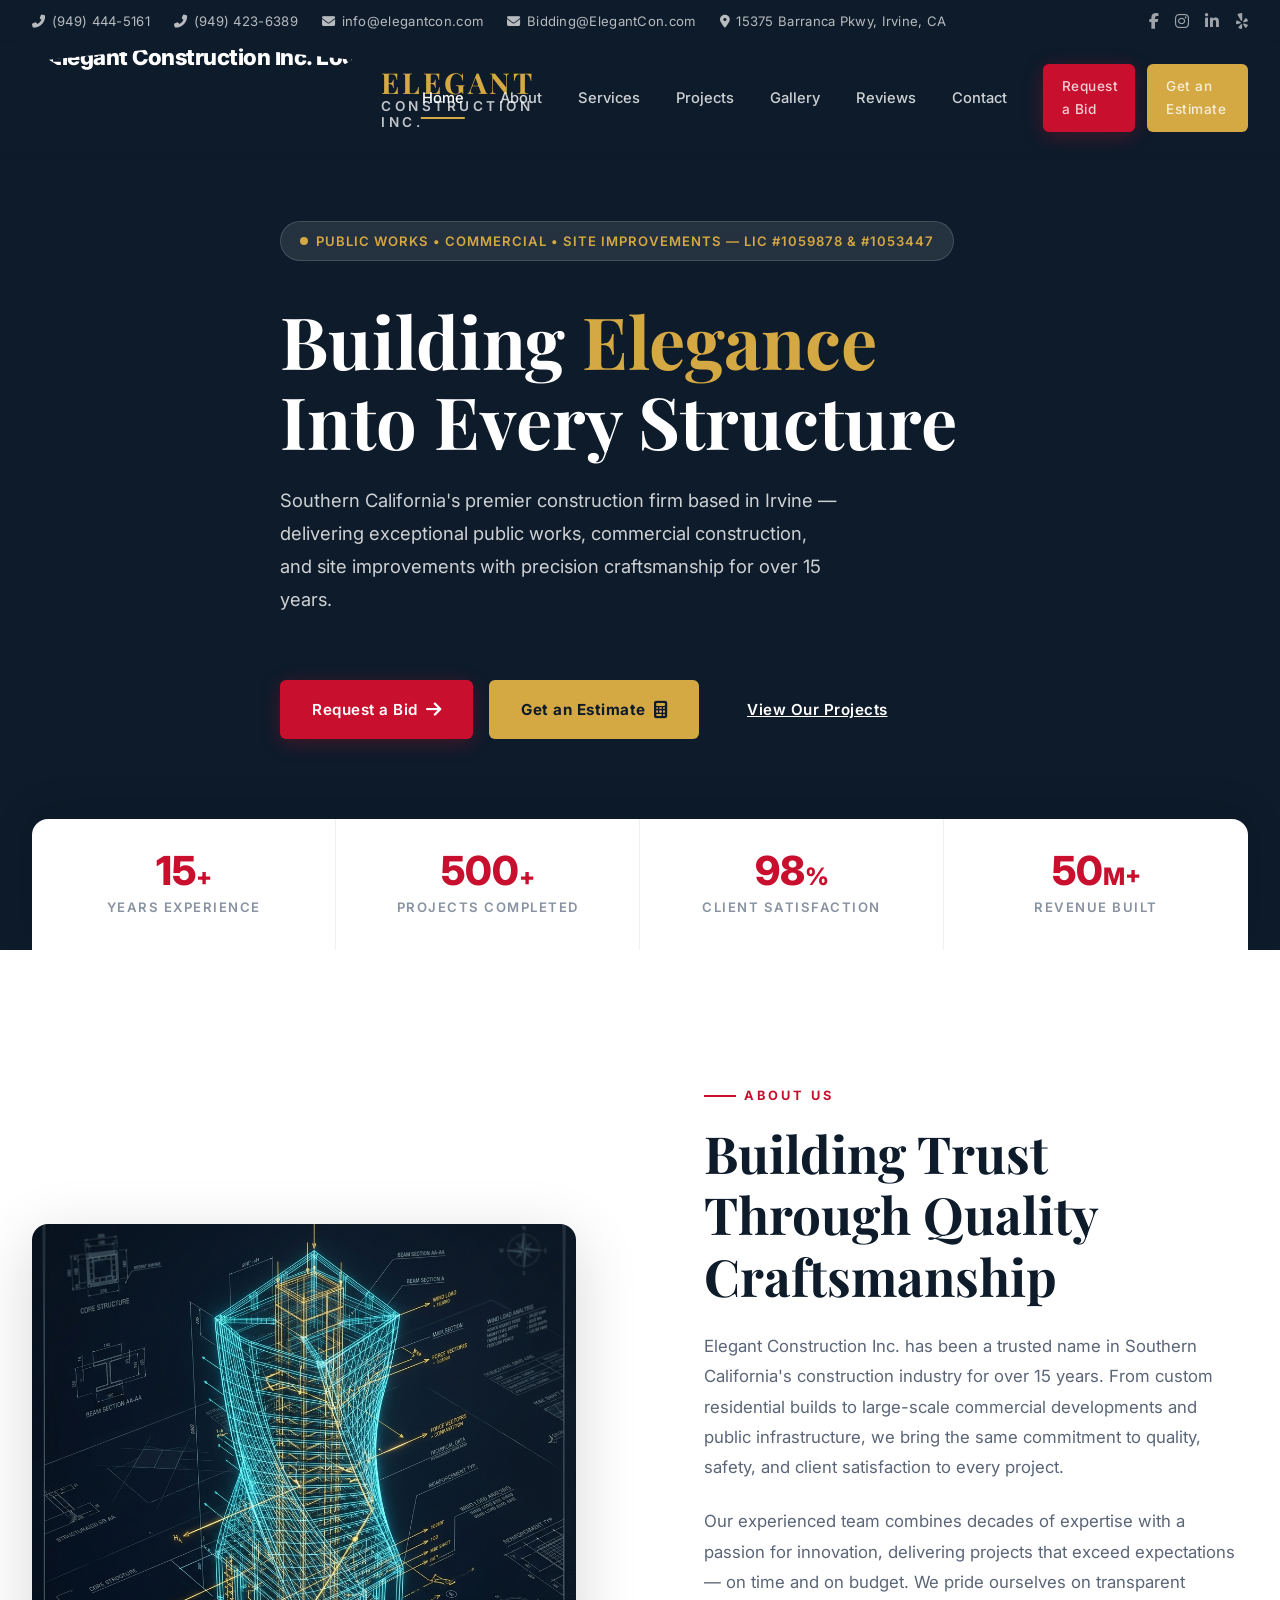
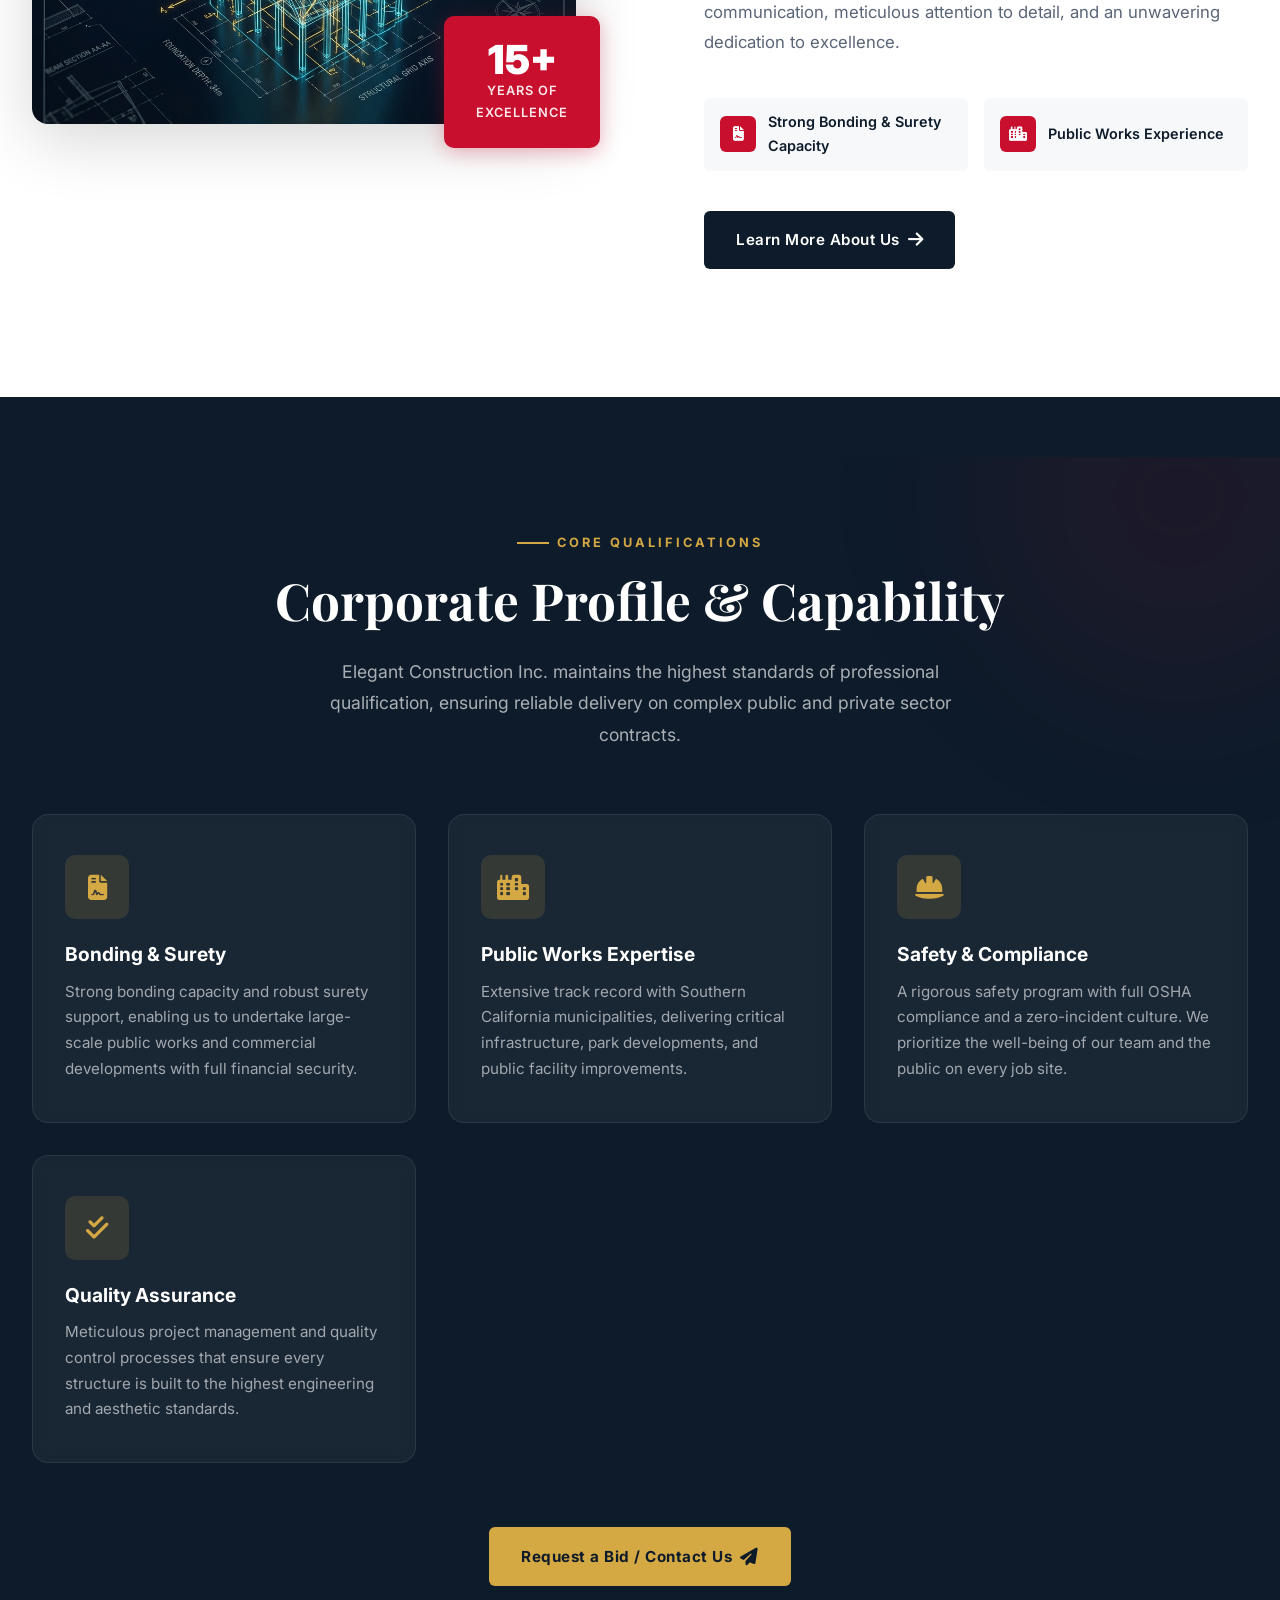
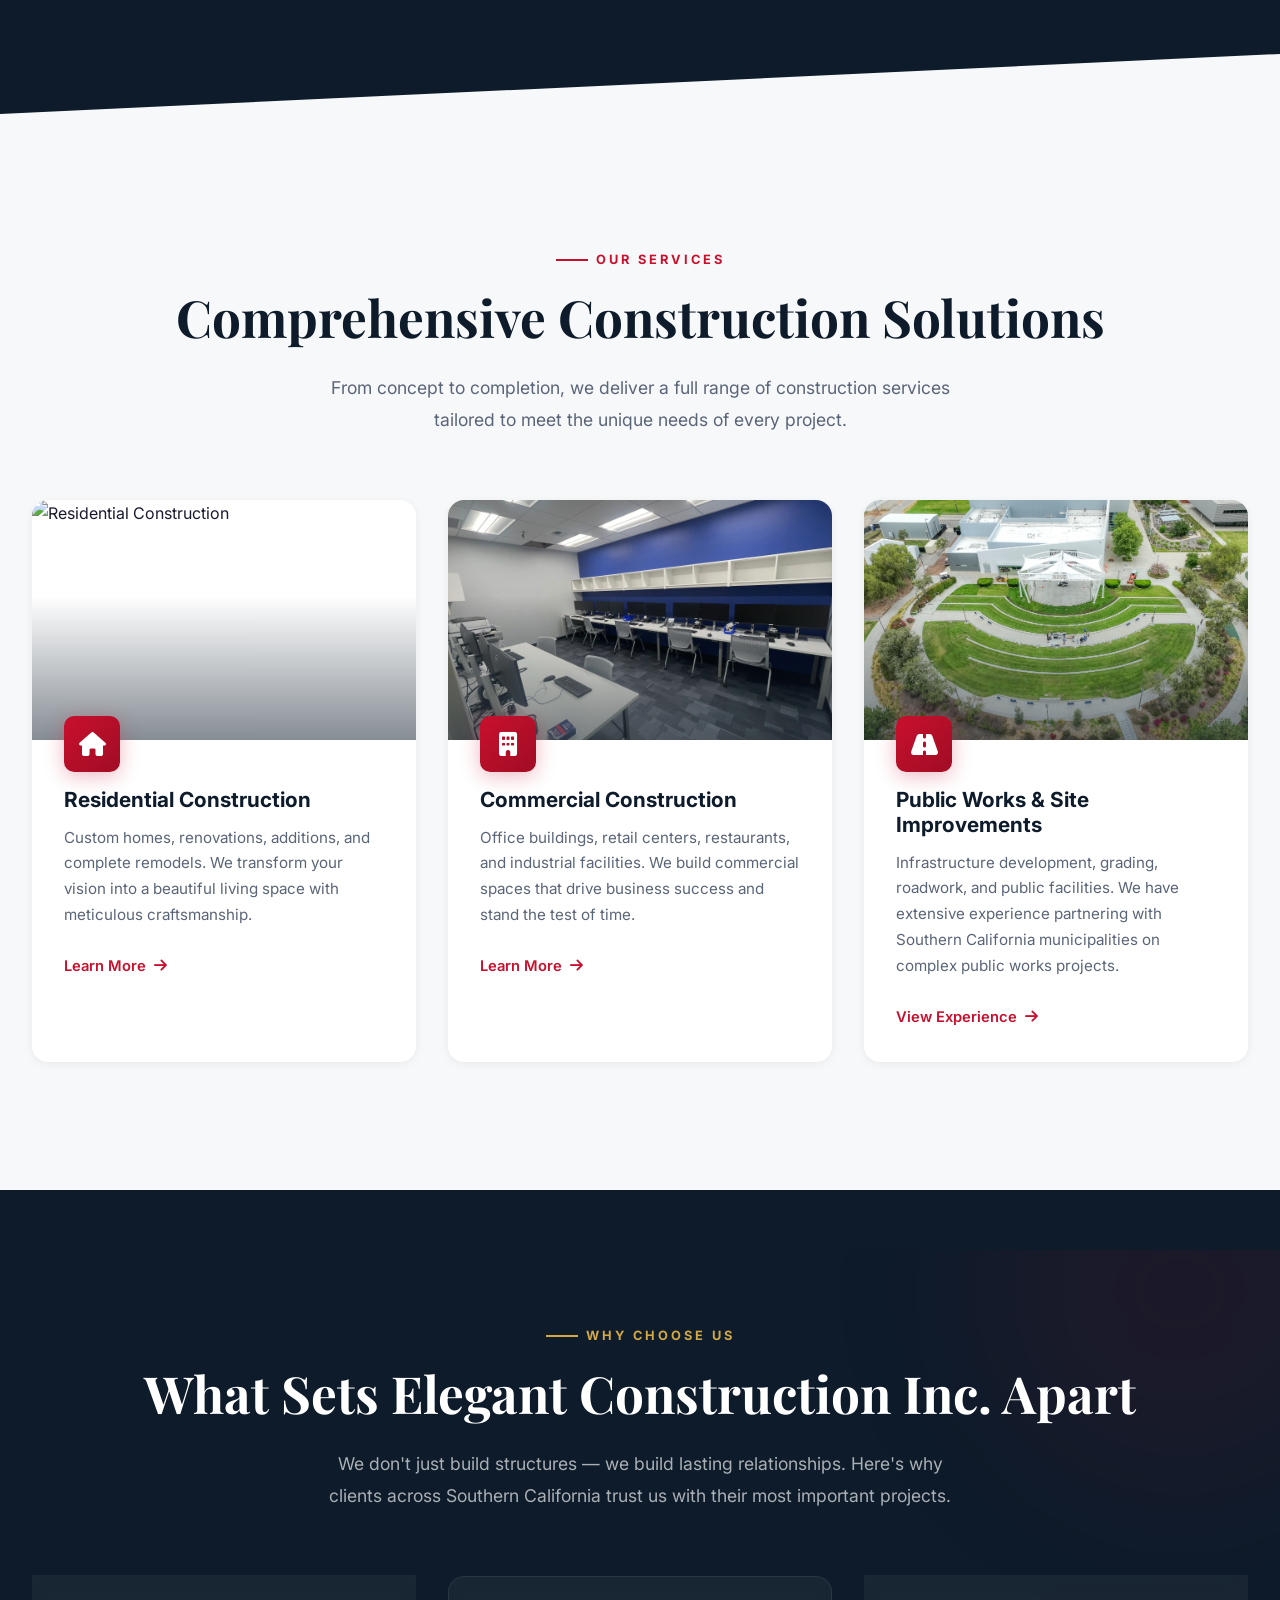
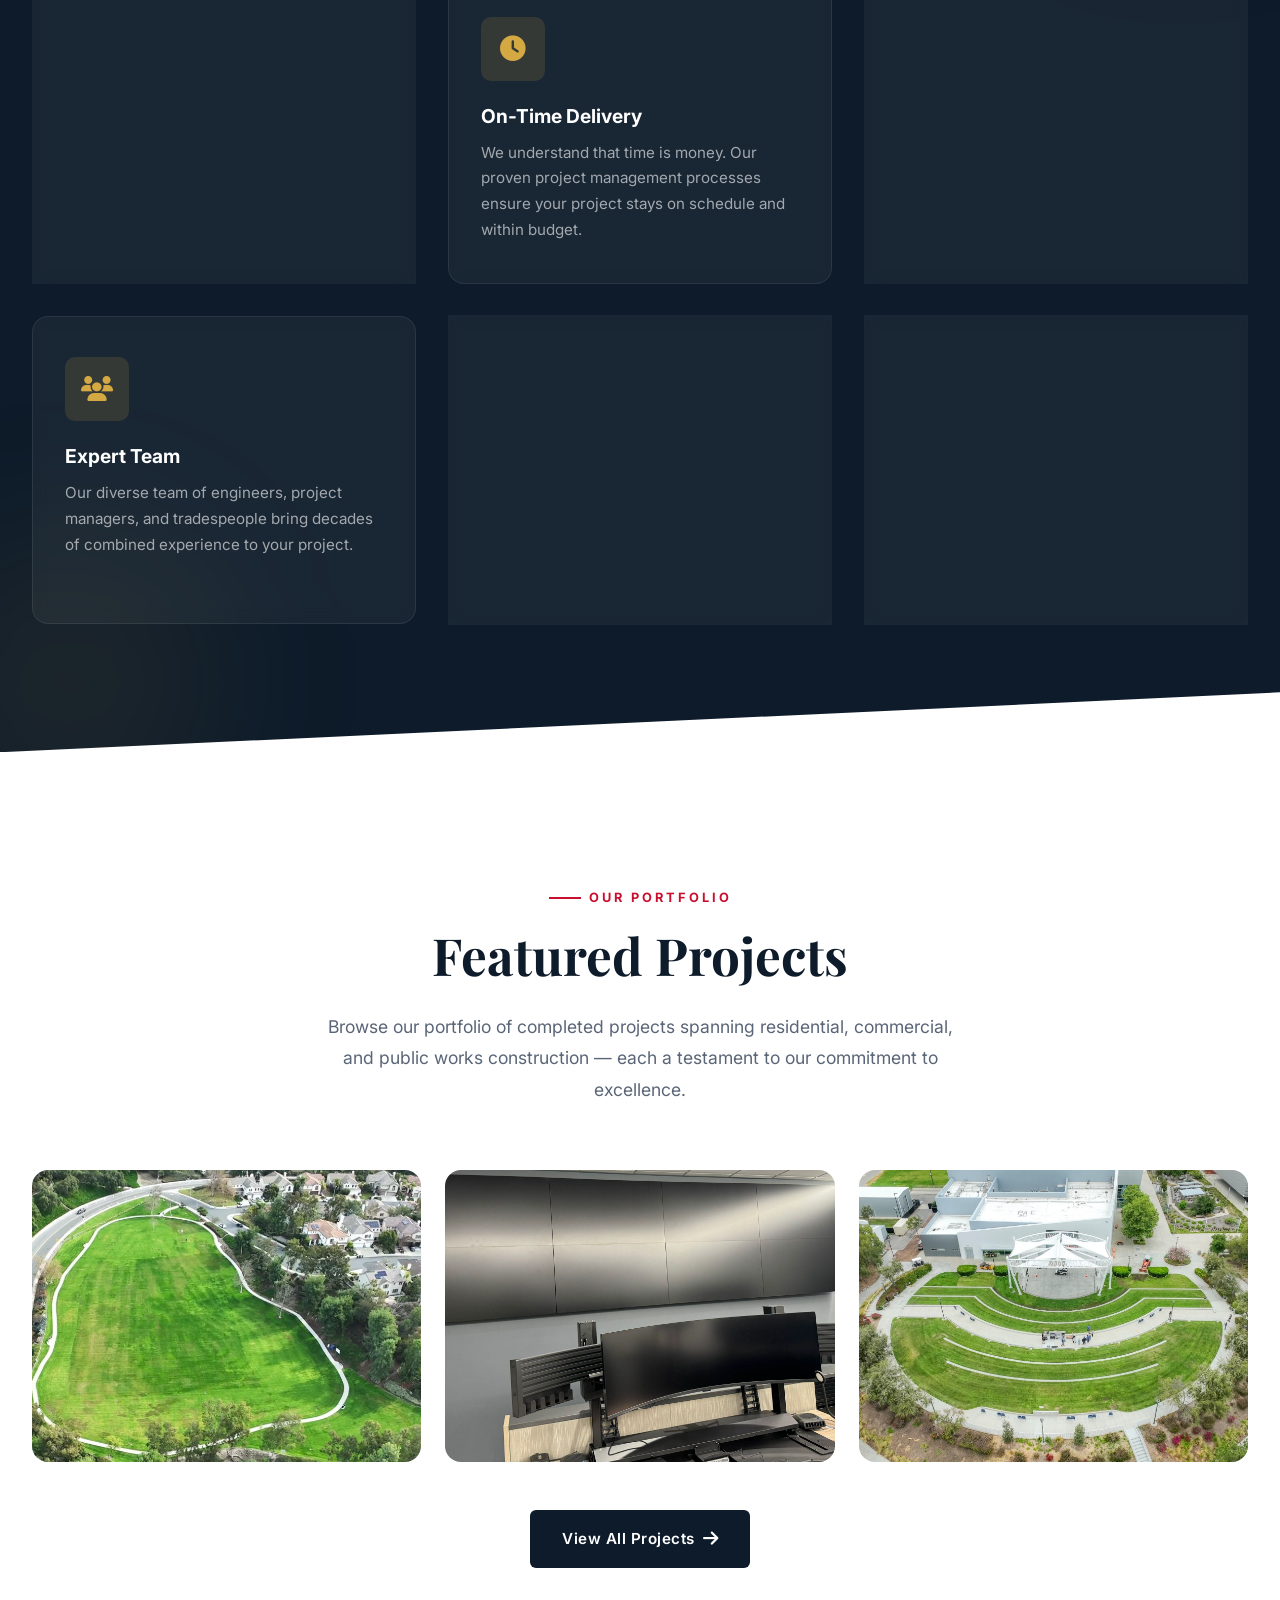
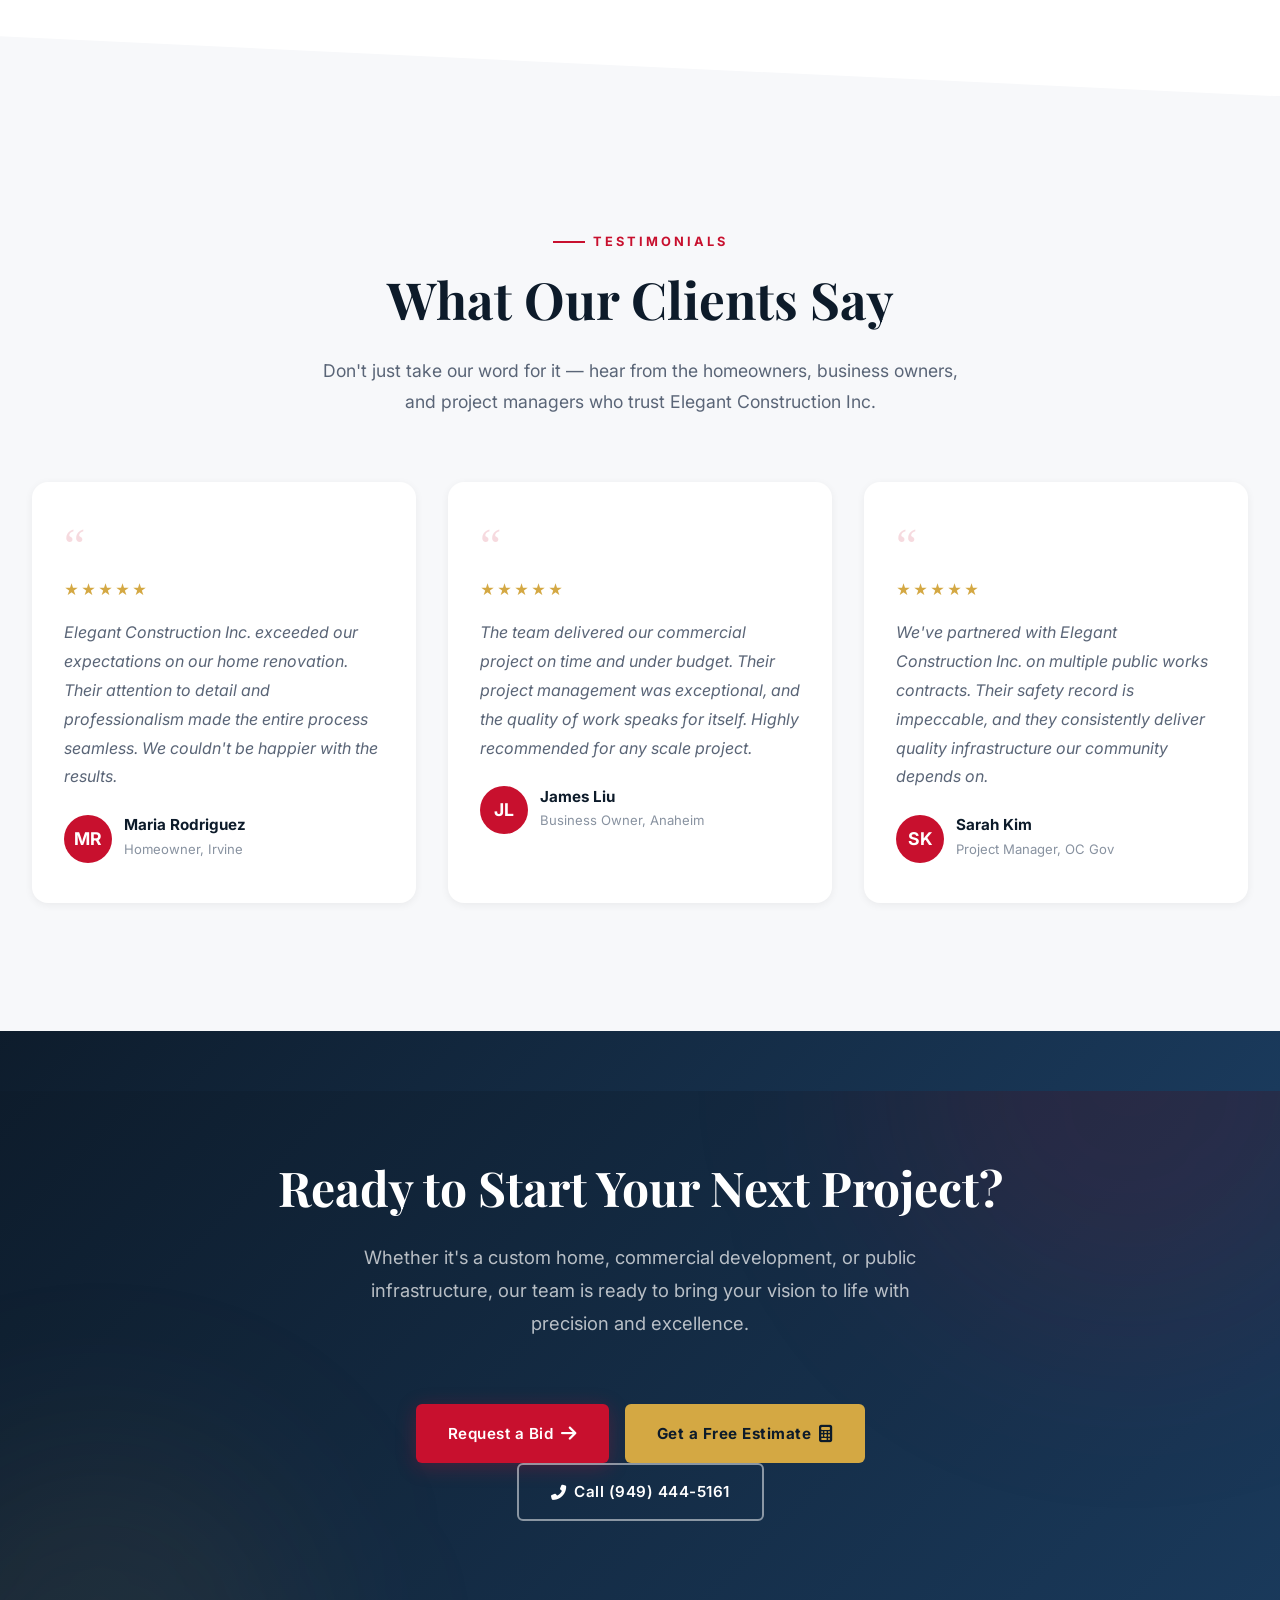
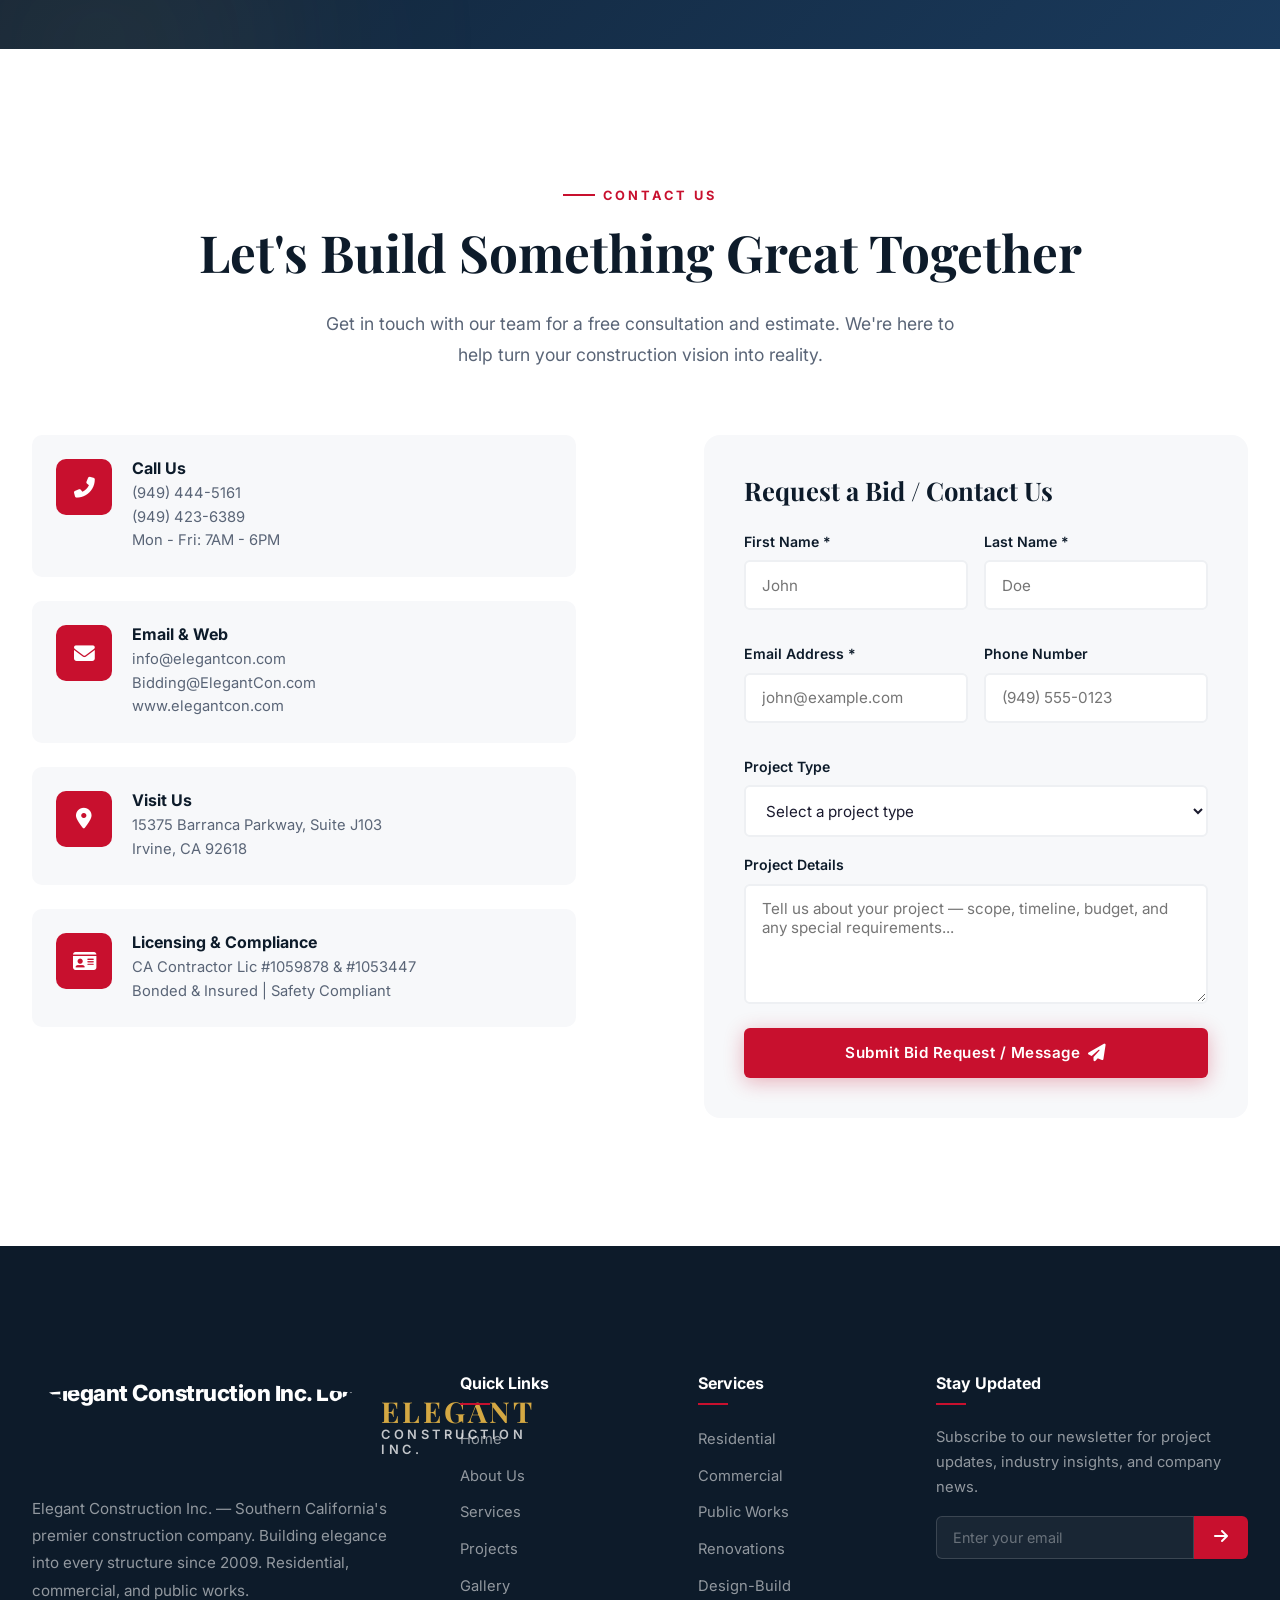
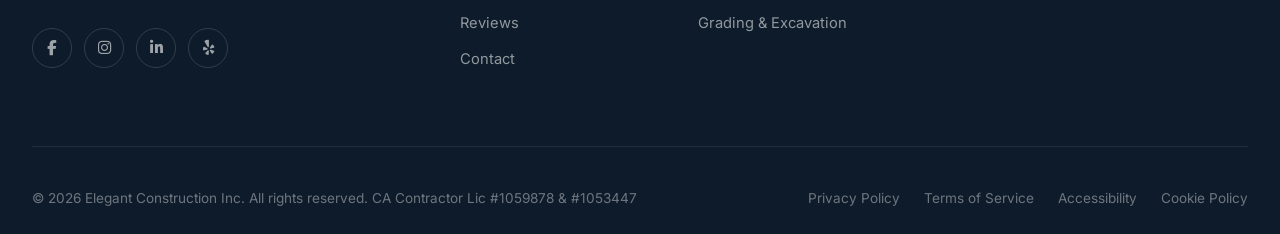
==== commit a6b0c4bc: "Add both Request a Bid and Get an Estimate buttons side-by-side" ====
--- a/index.html
+++ b/index.html
@@ -59,8 +59,9 @@
           <a href="gallery.html">Gallery</a>
           <a href="#testimonials">Reviews</a>
           <a href="#contact">Contact</a>
-          <div class="nav-cta">
-            <a href="#contact" class="btn btn-primary">Request a Bid <span class="btn-icon"><i class="fas fa-arrow-right"></i></span></a>
+          <div class="nav-cta" style="display: flex; gap: 0.75rem;">
+            <a href="#contact" class="btn btn-primary" style="padding: 0.7rem 1.2rem; font-size: 0.85rem;">Request a Bid</a>
+            <a href="#contact" class="btn btn-gold" style="padding: 0.7rem 1.2rem; font-size: 0.85rem;">Get an Estimate</a>
           </div>
         </div>
         <button class="mobile-toggle" id="mobileToggle" aria-label="Toggle navigation menu">
@@ -96,8 +97,11 @@
           <a href="#contact" class="btn btn-primary">
             Request a Bid <span class="btn-icon"><i class="fas fa-arrow-right"></i></span>
           </a>
-          <a href="#projects" class="btn btn-outline">
-            View Our Projects <span class="btn-icon"><i class="fas fa-images"></i></span>
+          <a href="#contact" class="btn btn-gold">
+            Get an Estimate <span class="btn-icon"><i class="fas fa-calculator"></i></span>
+          </a>
+          <a href="#projects" class="btn btn-outline" style="border: none; text-decoration: underline;">
+            View Our Projects
           </a>
         </div>
       </div>
@@ -426,9 +430,13 @@
         <h2>Ready to Start Your Next Project?</h2>
         <p>Whether it's a custom home, commercial development, or public infrastructure, our team is ready to bring your vision to life with precision and excellence.</p>
         <div class="cta-buttons">
+          <a href="#contact" class="btn btn-primary">
+            Request a Bid <span class="btn-icon"><i class="fas fa-arrow-right"></i></span>
+          </a>
           <a href="#contact" class="btn btn-gold">
-            Request a Bid / Contact Us <span class="btn-icon"><i class="fas fa-arrow-right"></i></span>
-          </a>
+            Get a Free Estimate <span class="btn-icon"><i class="fas fa-calculator"></i></span>
+          </a>
+        </div>
           <a href="tel:9494445161" class="btn btn-outline">
             <i class="fas fa-phone-alt"></i> Call (949) 444-5161
           </a>
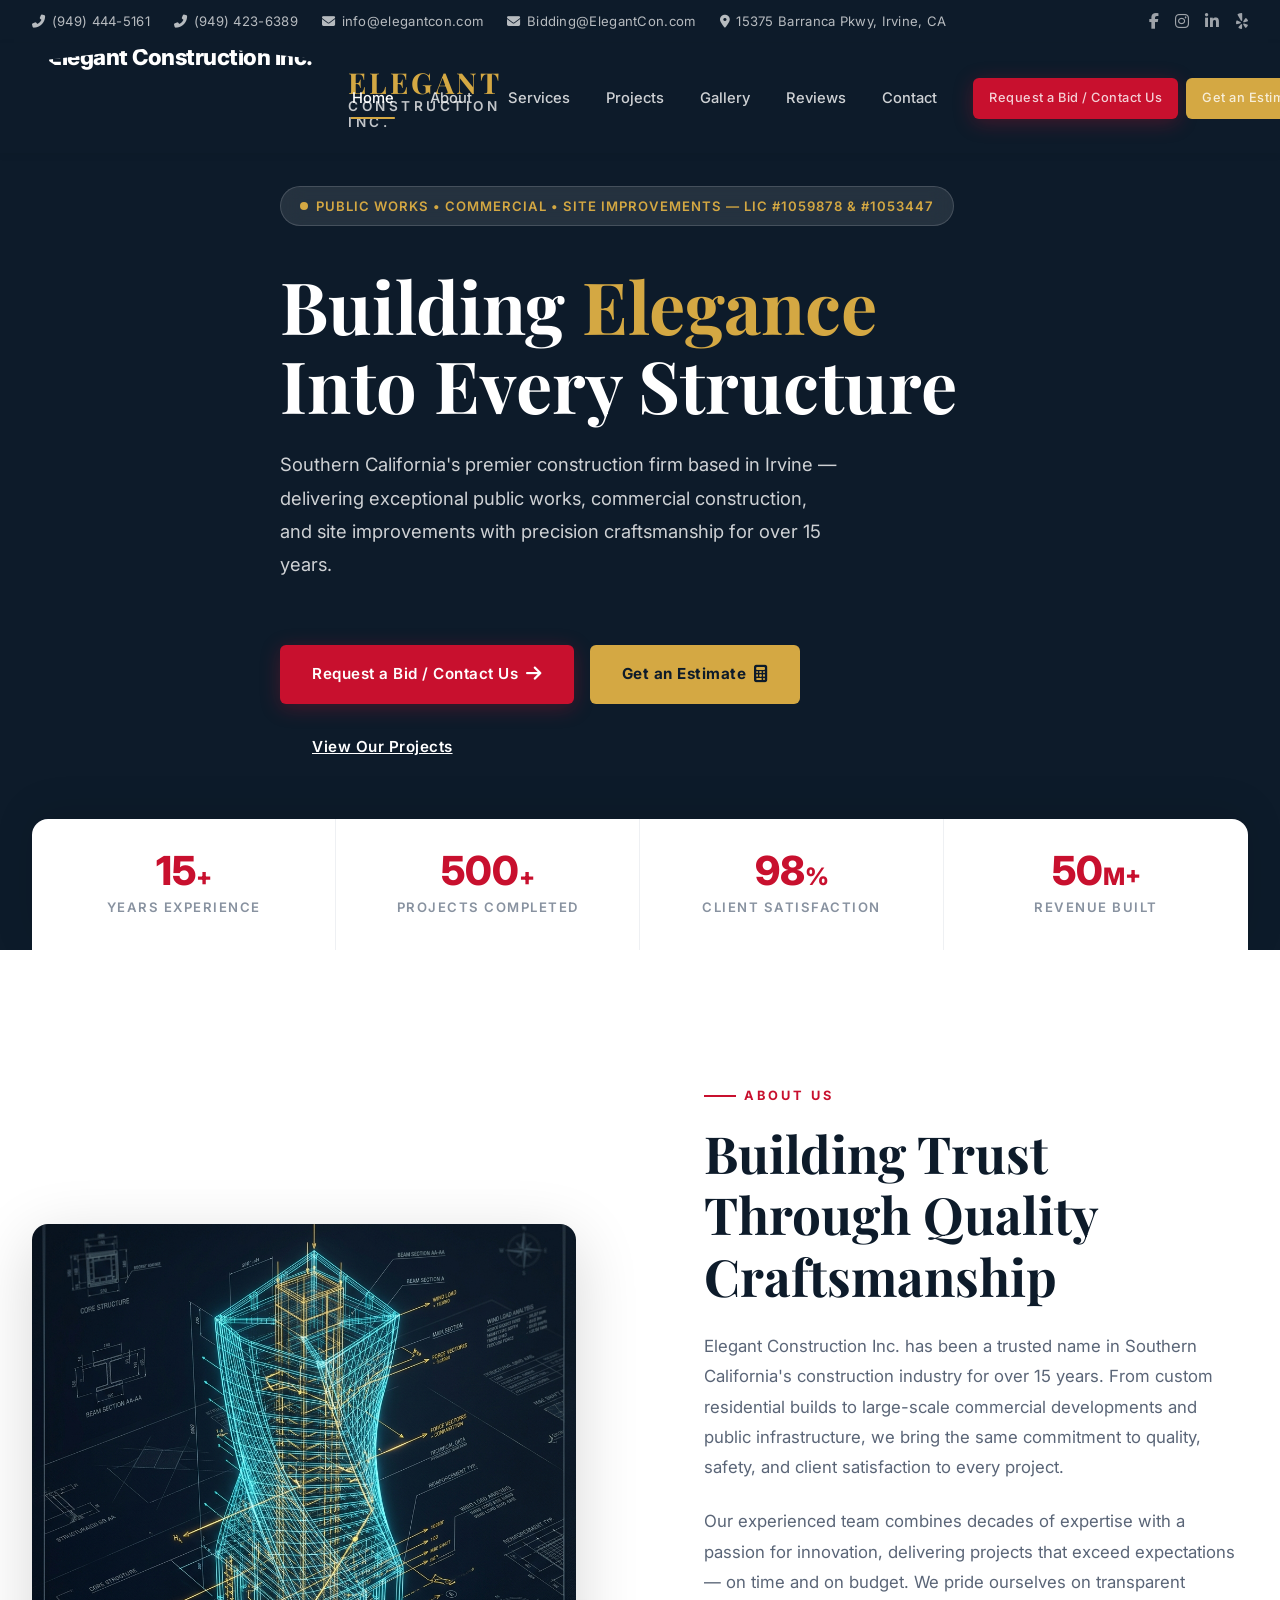
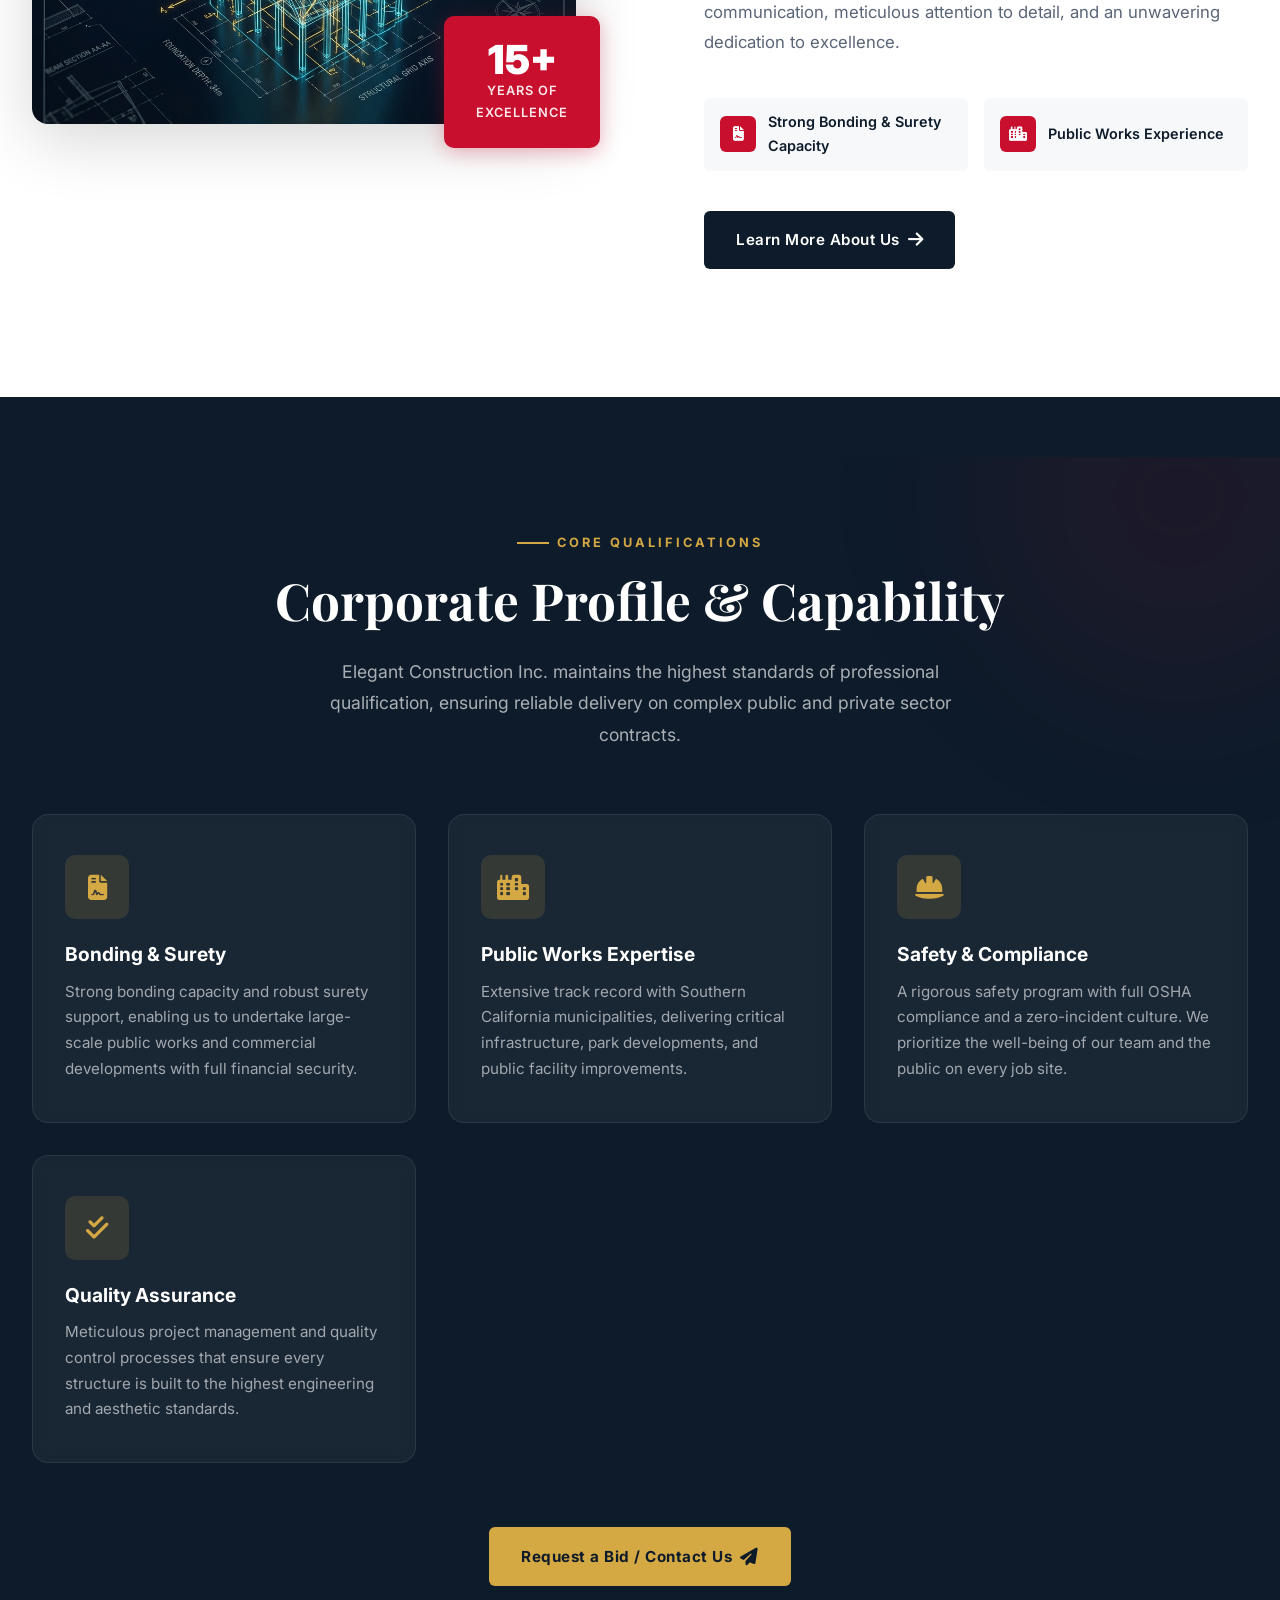
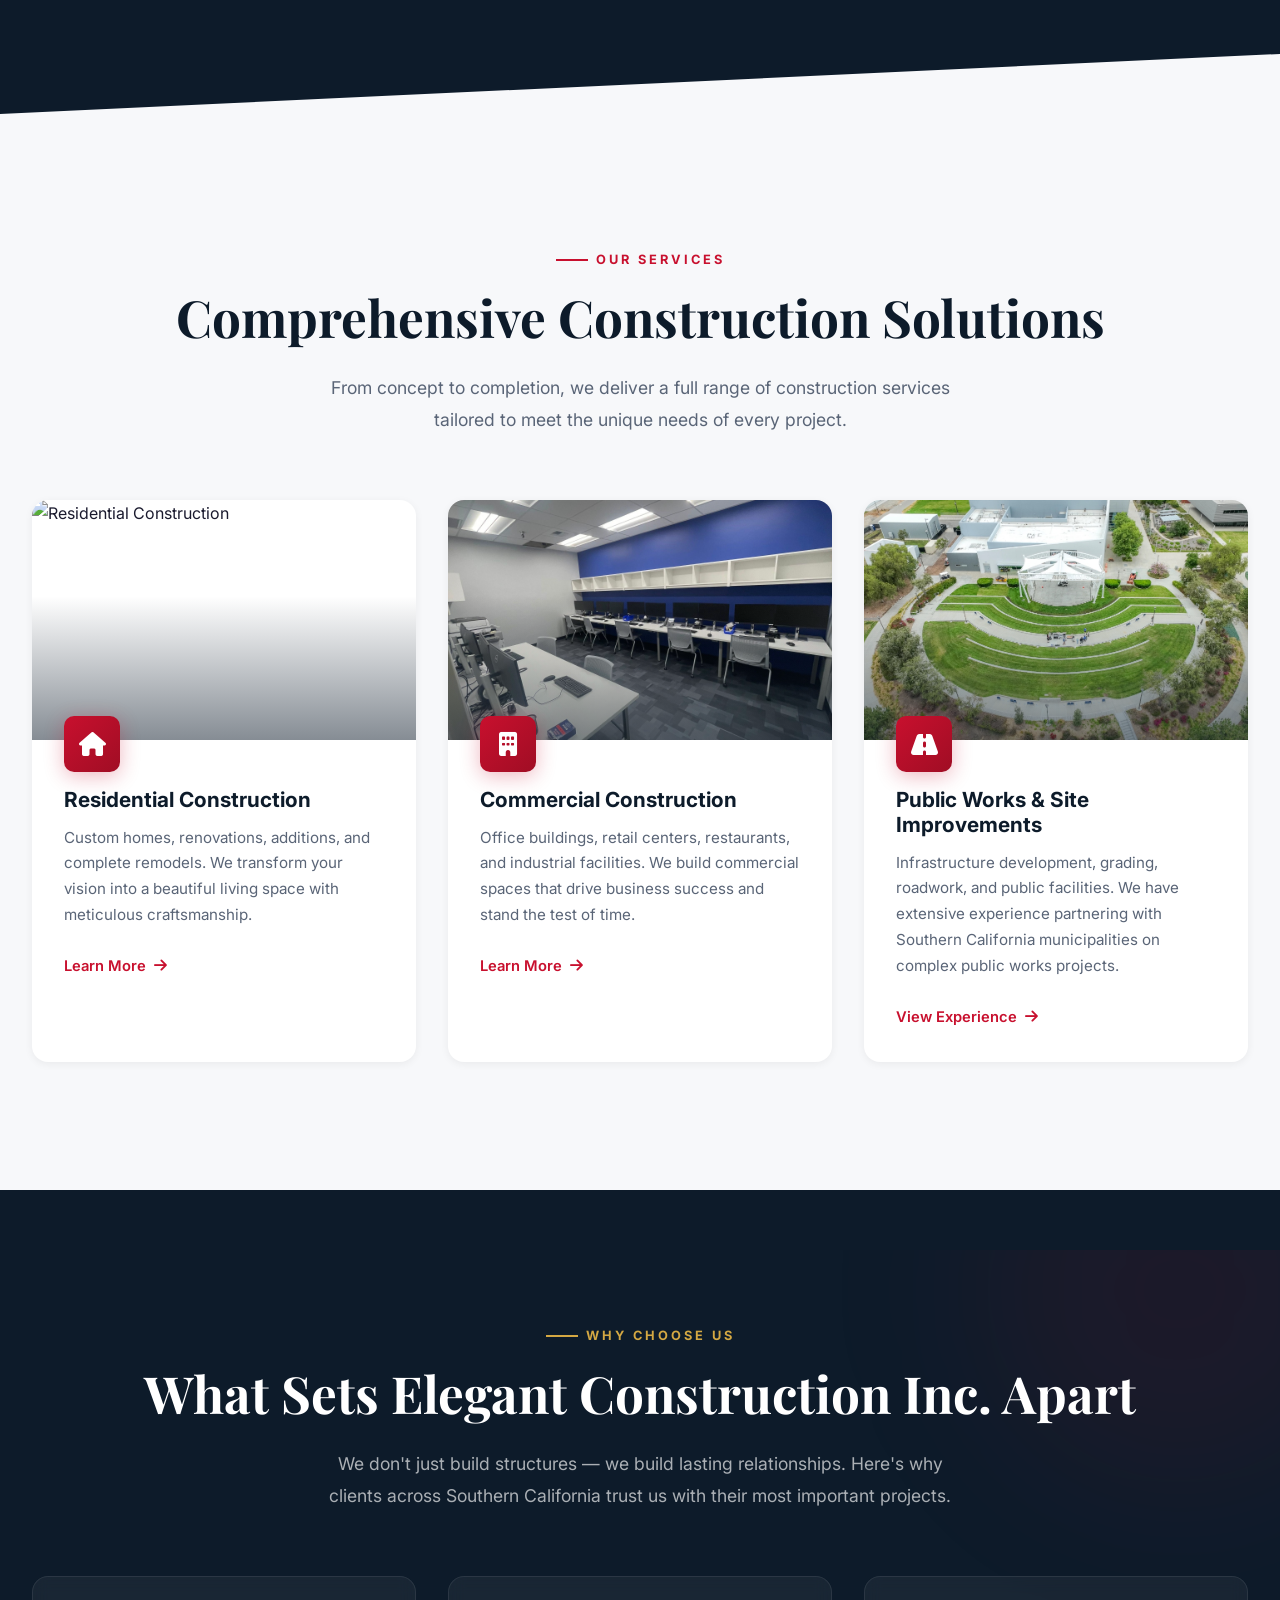
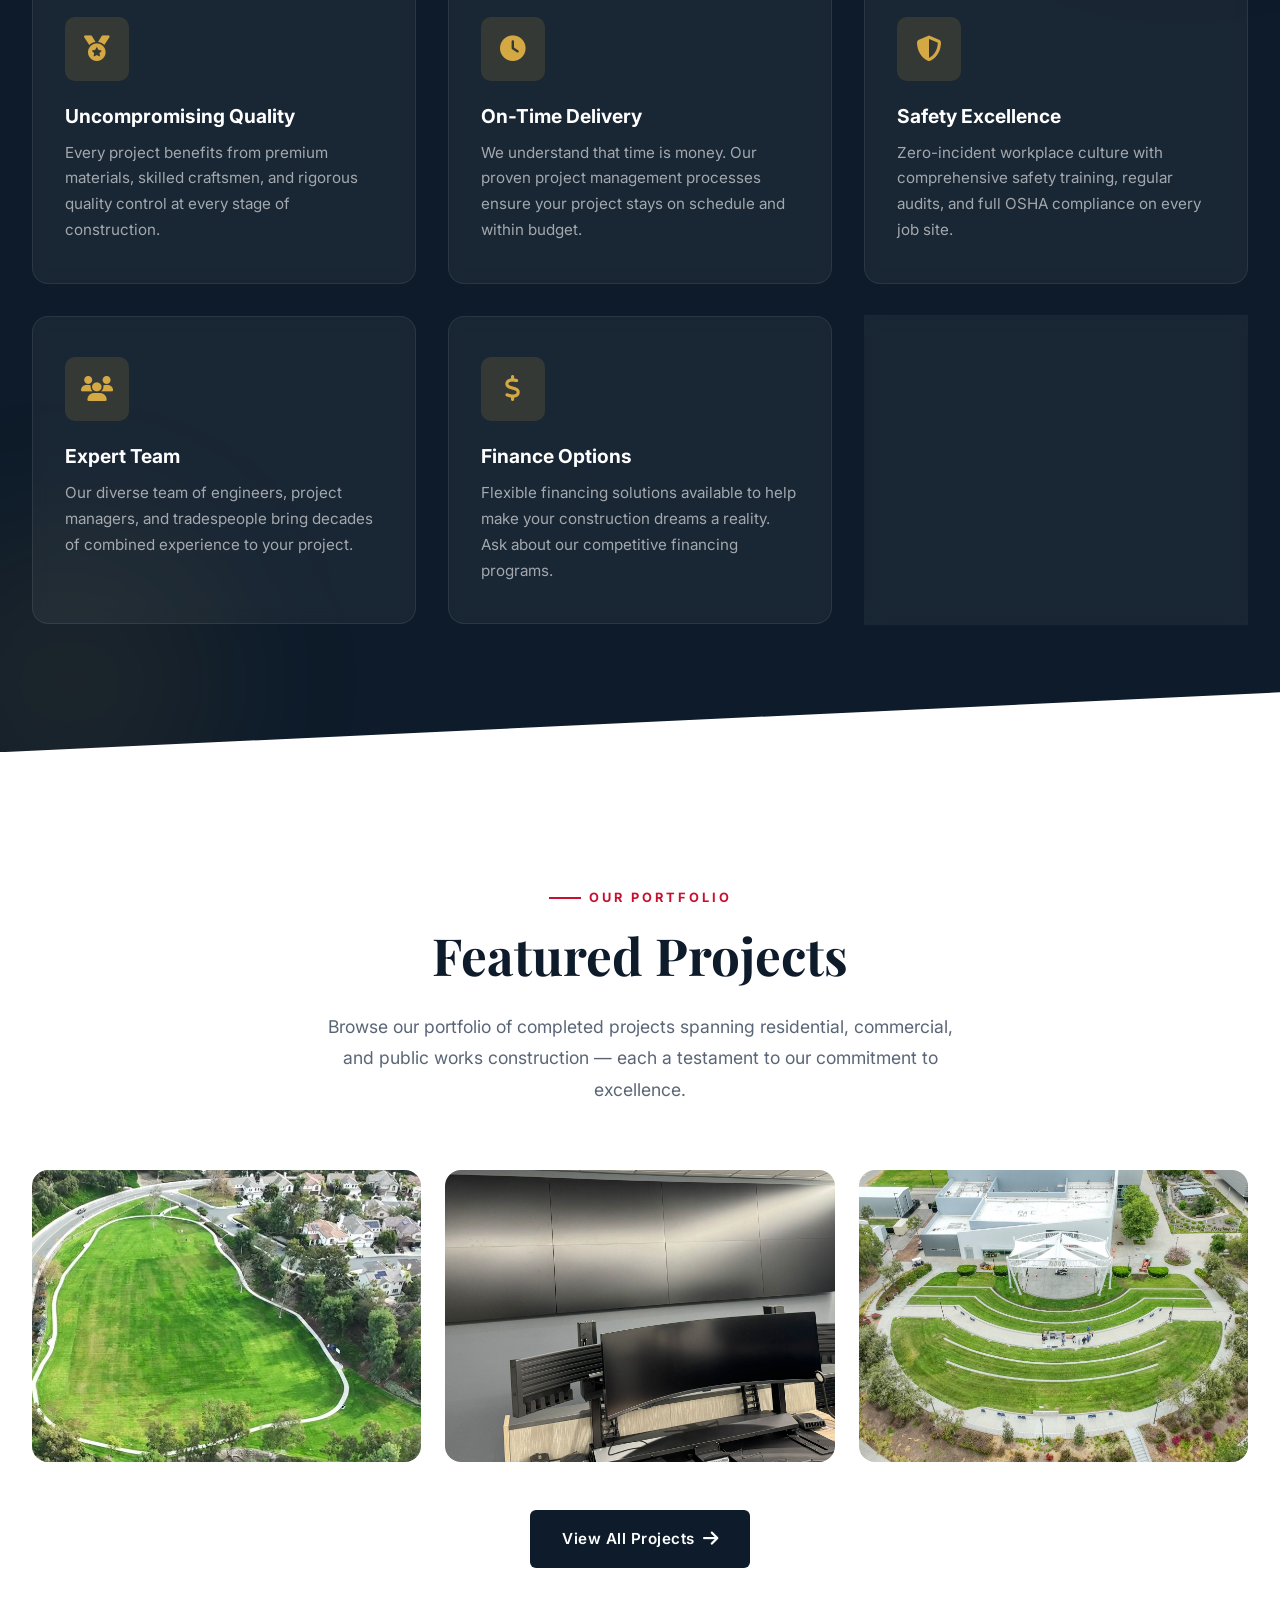
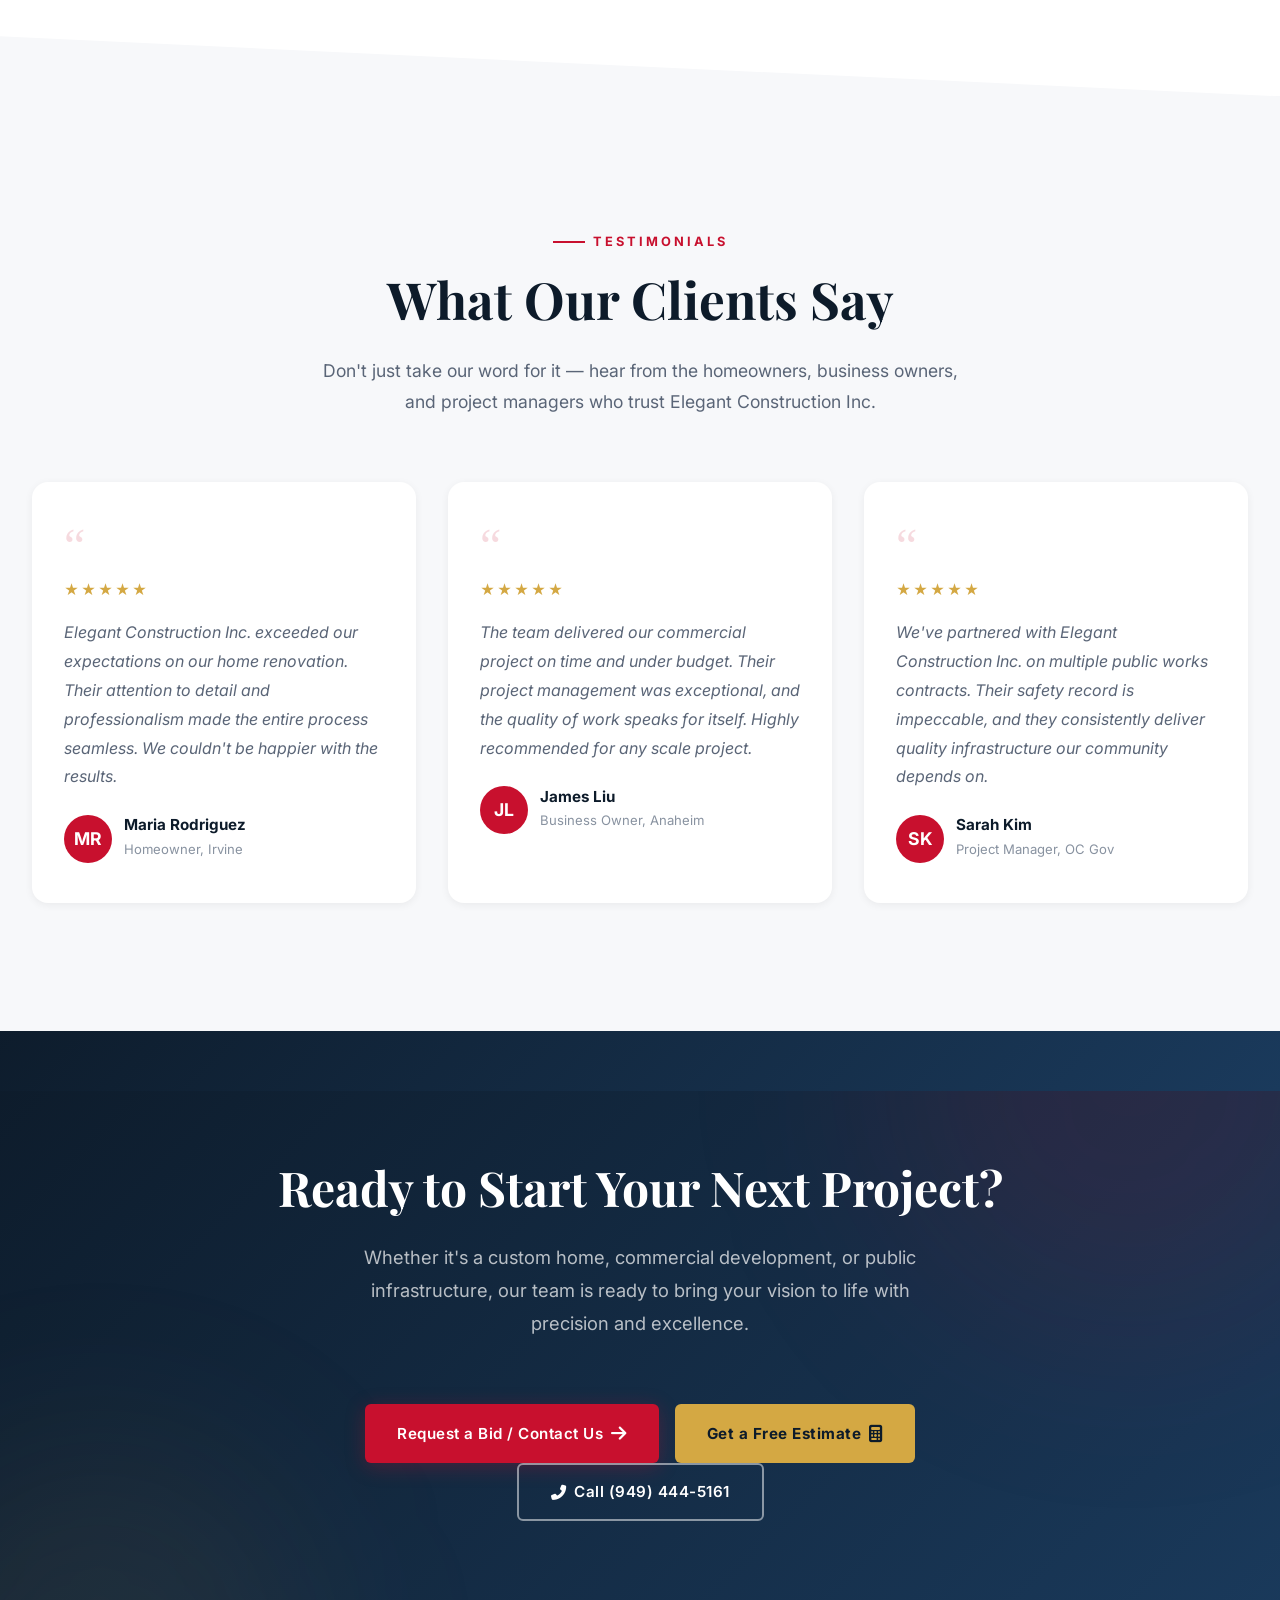
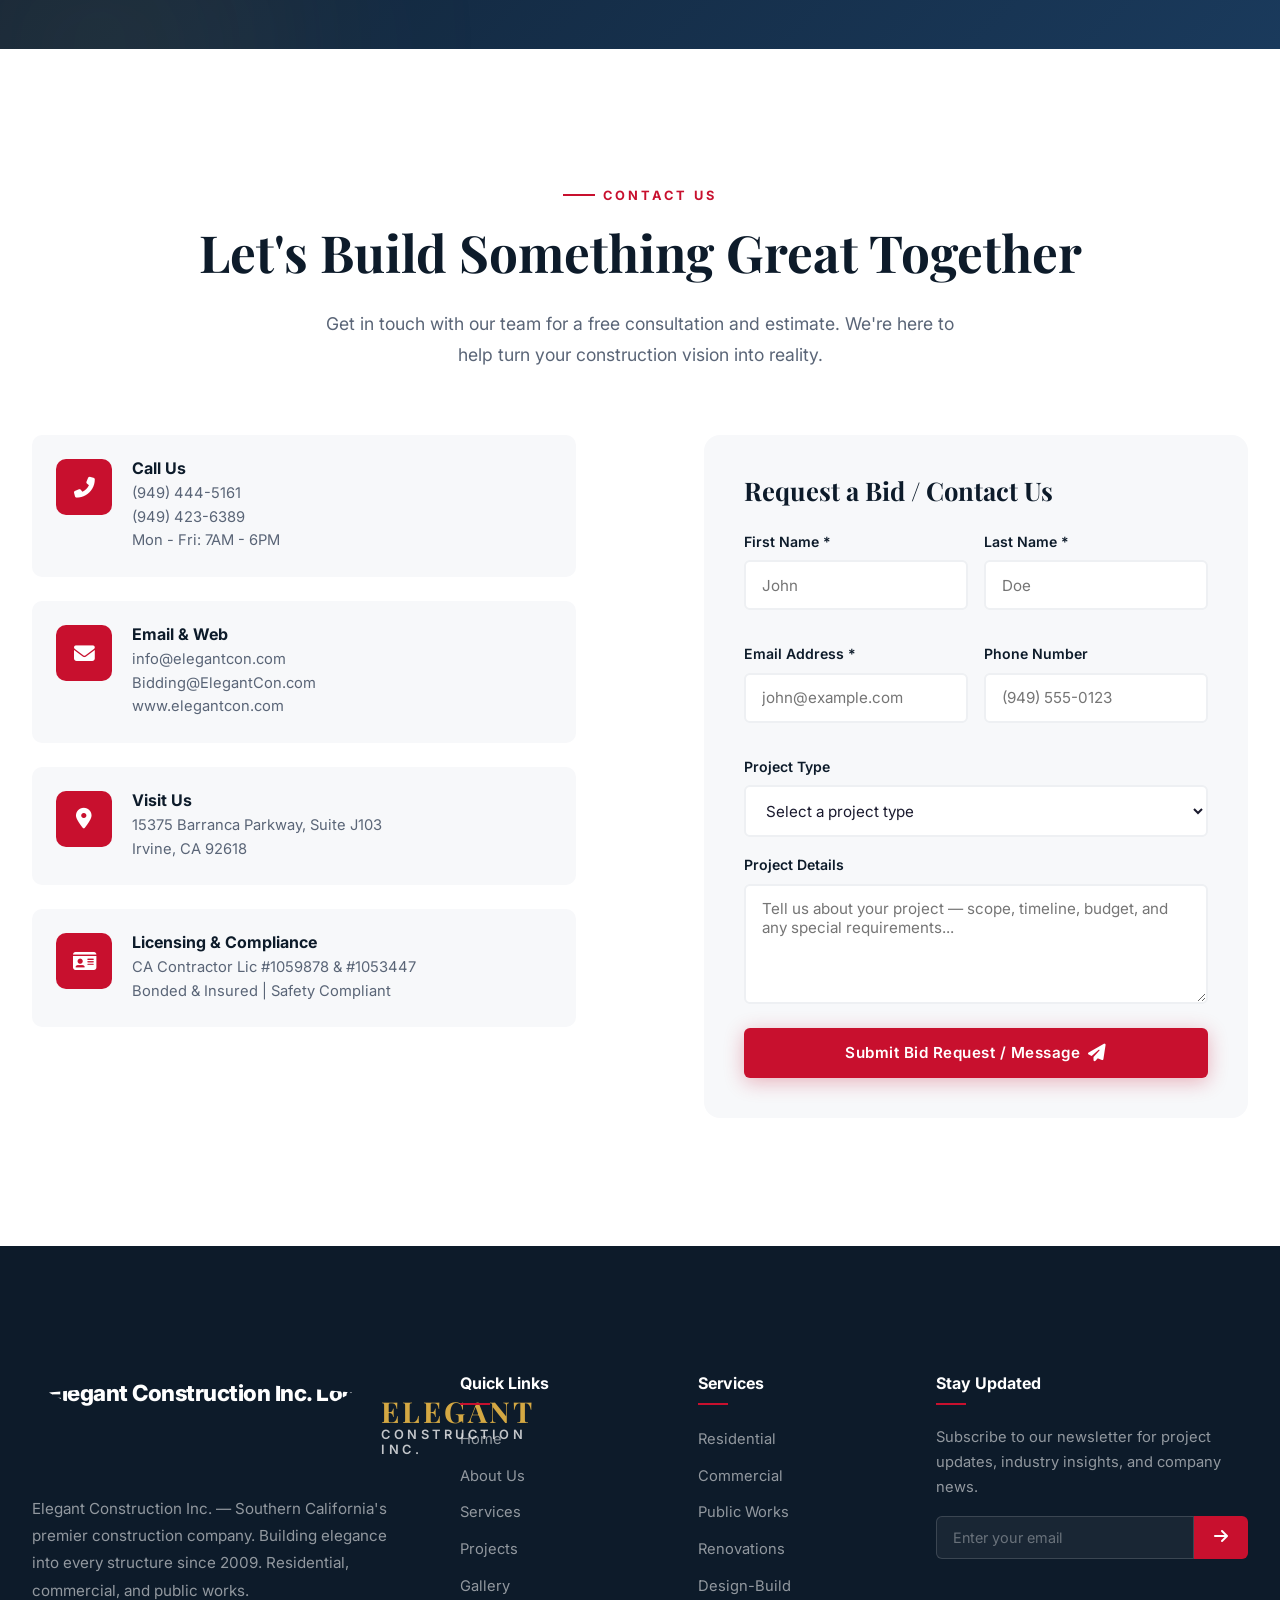
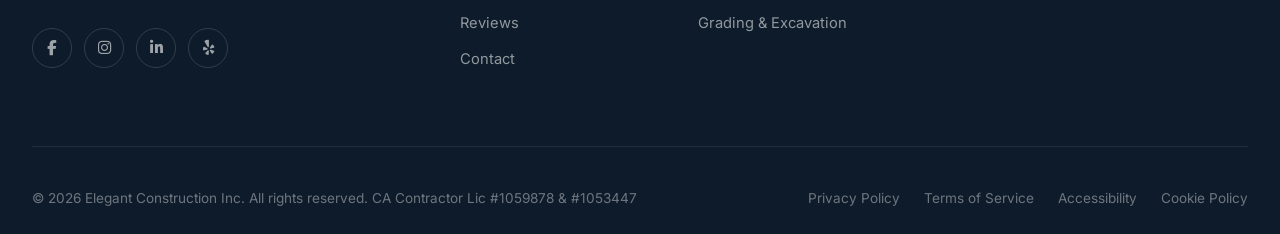
==== commit 56630fd9: "Update button labels to Request a Bid / Contact Us" ====
--- a/index.html
+++ b/index.html
@@ -59,9 +59,9 @@
           <a href="gallery.html">Gallery</a>
           <a href="#testimonials">Reviews</a>
           <a href="#contact">Contact</a>
-          <div class="nav-cta" style="display: flex; gap: 0.75rem;">
-            <a href="#contact" class="btn btn-primary" style="padding: 0.7rem 1.2rem; font-size: 0.85rem;">Request a Bid</a>
-            <a href="#contact" class="btn btn-gold" style="padding: 0.7rem 1.2rem; font-size: 0.85rem;">Get an Estimate</a>
+          <div class="nav-cta" style="display: flex; gap: 0.5rem;">
+            <a href="#contact" class="btn btn-primary" style="padding: 0.6rem 1rem; font-size: 0.8rem; white-space: nowrap;">Request a Bid / Contact Us</a>
+            <a href="#contact" class="btn btn-gold" style="padding: 0.6rem 1rem; font-size: 0.8rem; white-space: nowrap;">Get an Estimate</a>
           </div>
         </div>
         <button class="mobile-toggle" id="mobileToggle" aria-label="Toggle navigation menu">
@@ -95,7 +95,7 @@
         </p>
         <div class="hero-buttons">
           <a href="#contact" class="btn btn-primary">
-            Request a Bid <span class="btn-icon"><i class="fas fa-arrow-right"></i></span>
+            Request a Bid / Contact Us <span class="btn-icon"><i class="fas fa-arrow-right"></i></span>
           </a>
           <a href="#contact" class="btn btn-gold">
             Get an Estimate <span class="btn-icon"><i class="fas fa-calculator"></i></span>
@@ -431,7 +431,7 @@
         <p>Whether it's a custom home, commercial development, or public infrastructure, our team is ready to bring your vision to life with precision and excellence.</p>
         <div class="cta-buttons">
           <a href="#contact" class="btn btn-primary">
-            Request a Bid <span class="btn-icon"><i class="fas fa-arrow-right"></i></span>
+            Request a Bid / Contact Us <span class="btn-icon"><i class="fas fa-arrow-right"></i></span>
           </a>
           <a href="#contact" class="btn btn-gold">
             Get a Free Estimate <span class="btn-icon"><i class="fas fa-calculator"></i></span>
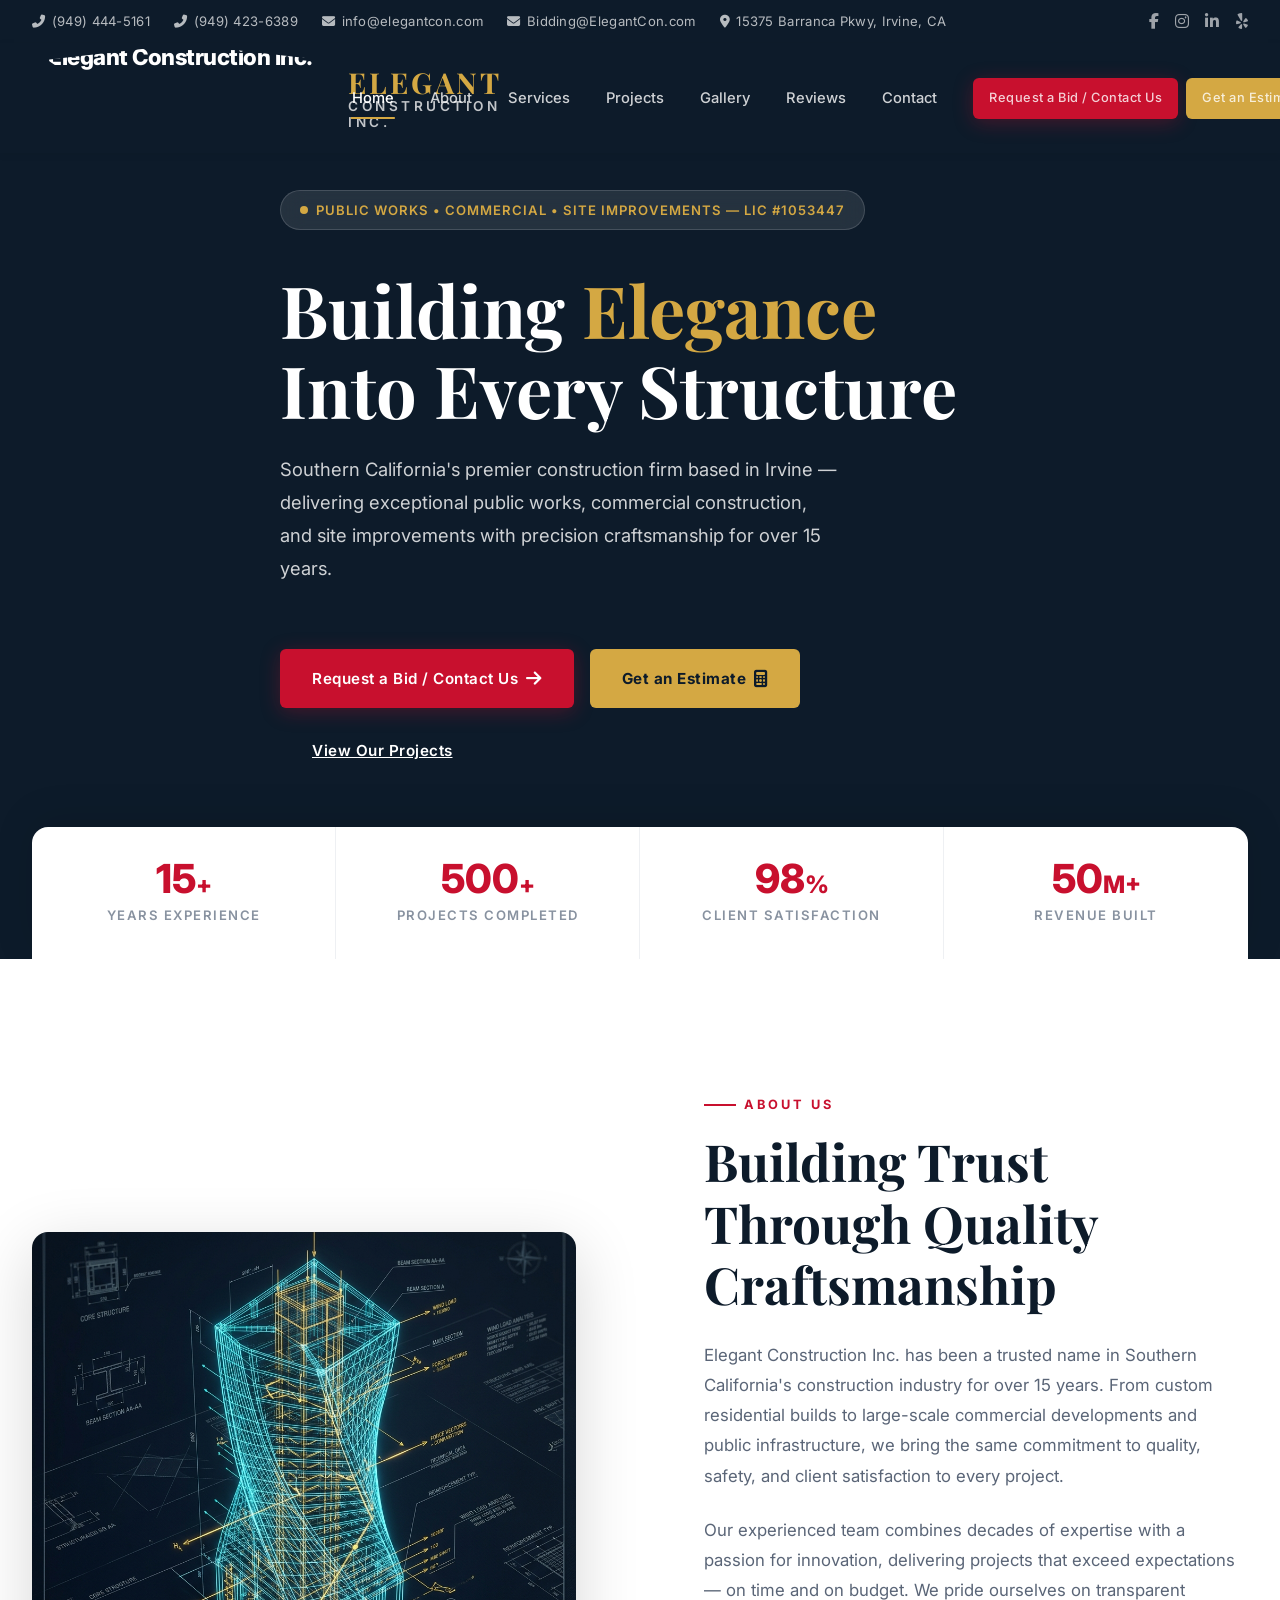
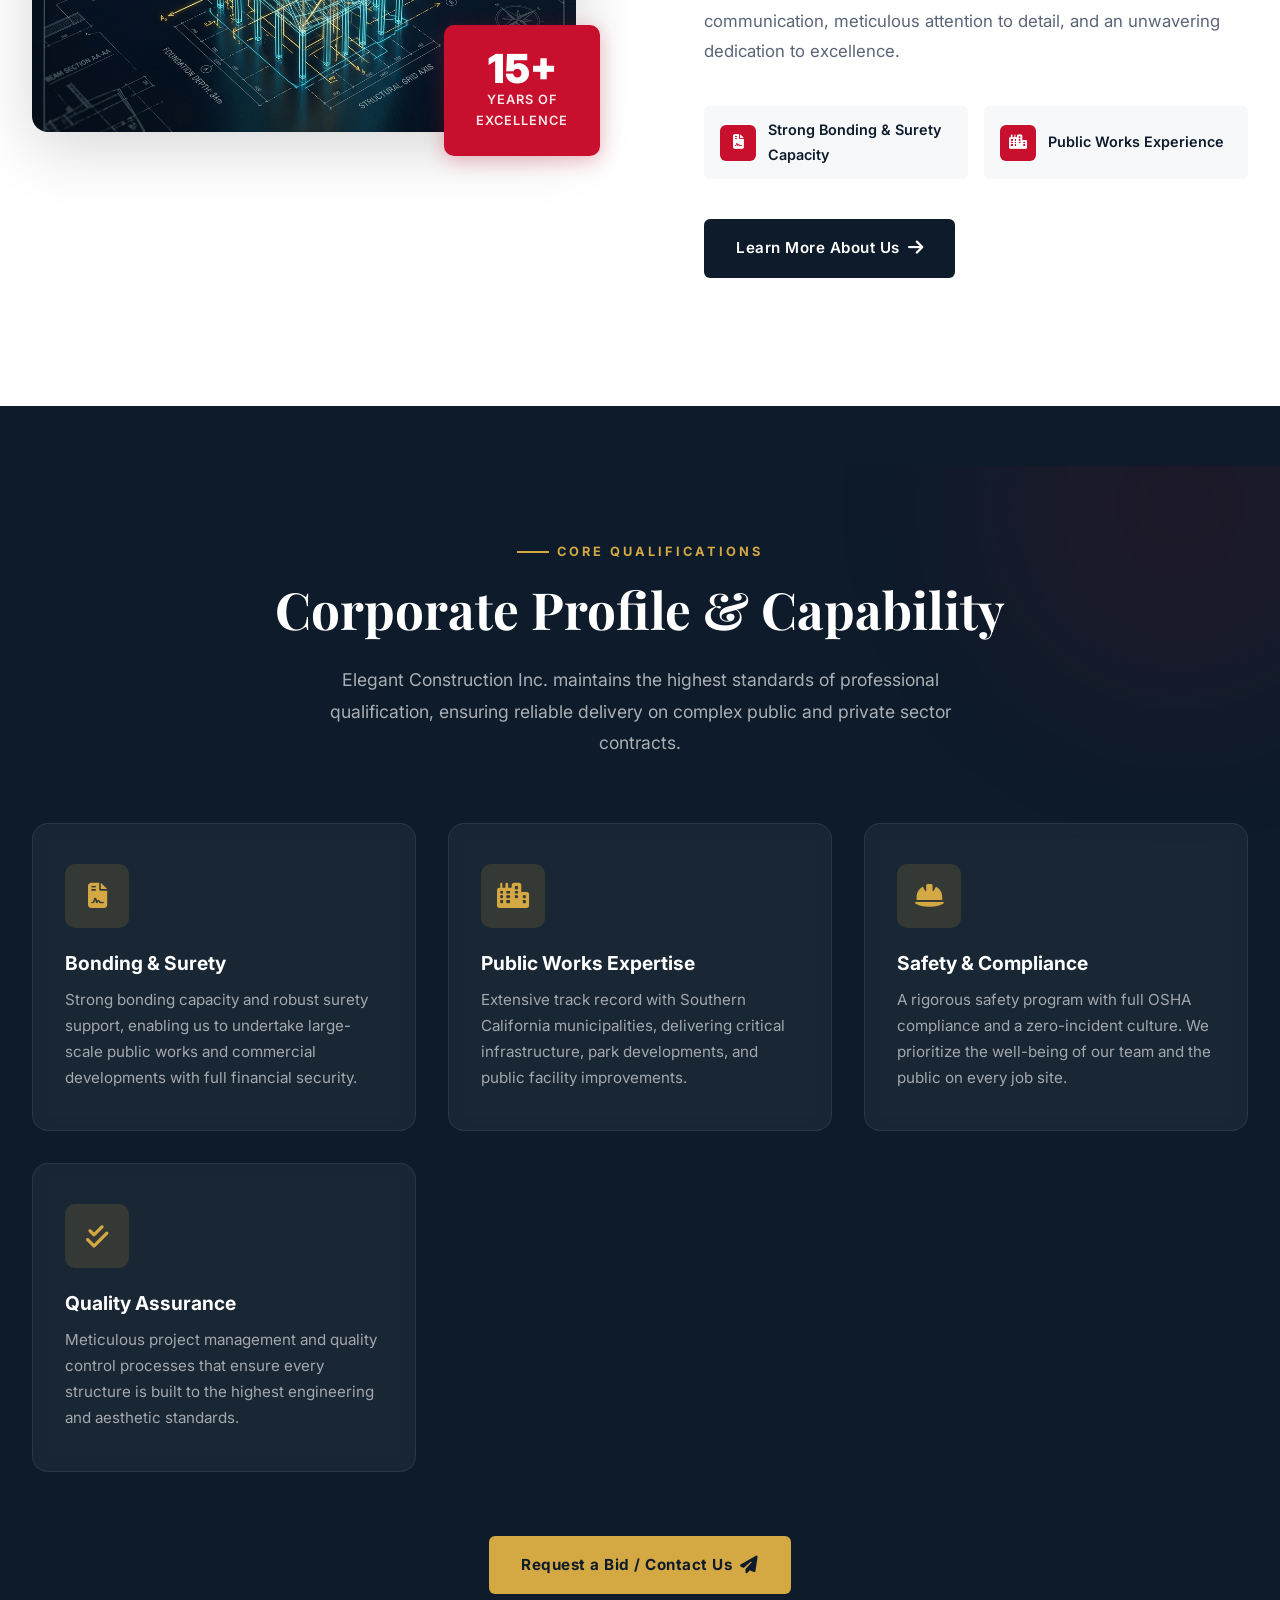
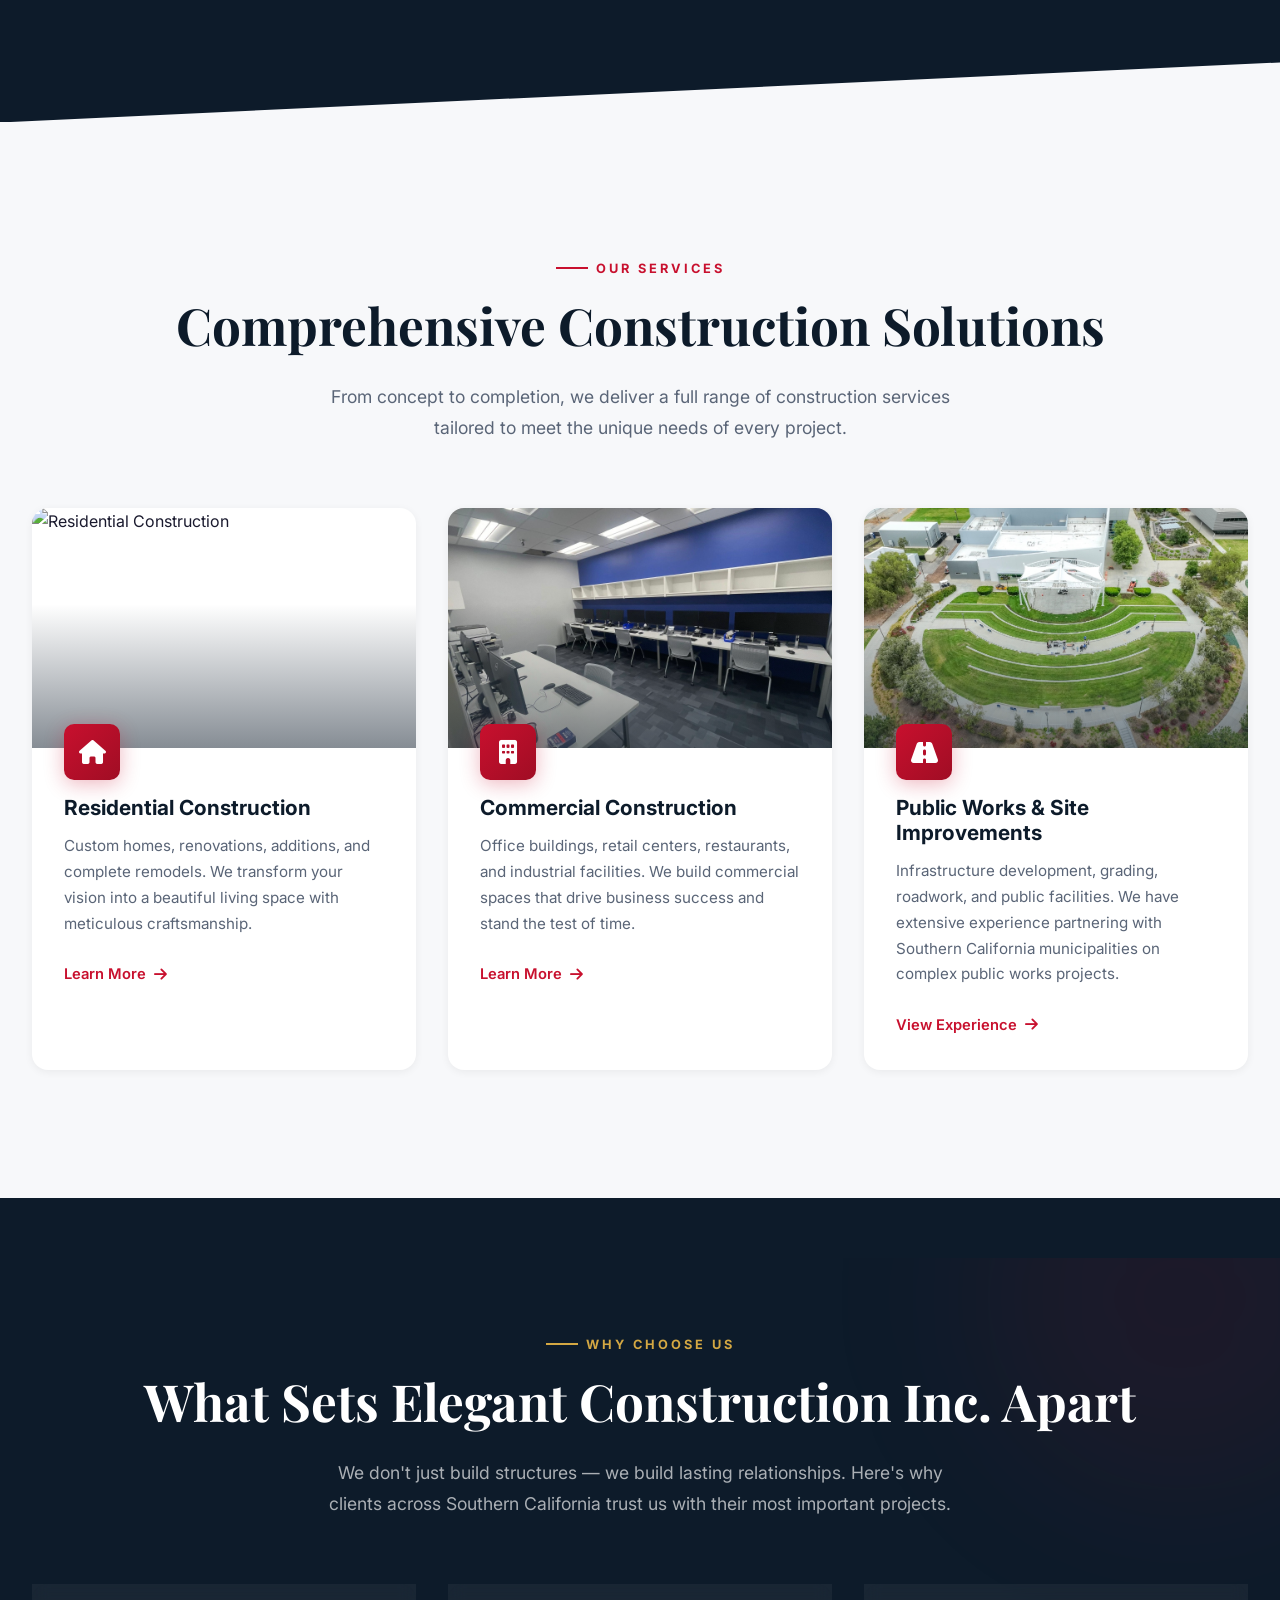
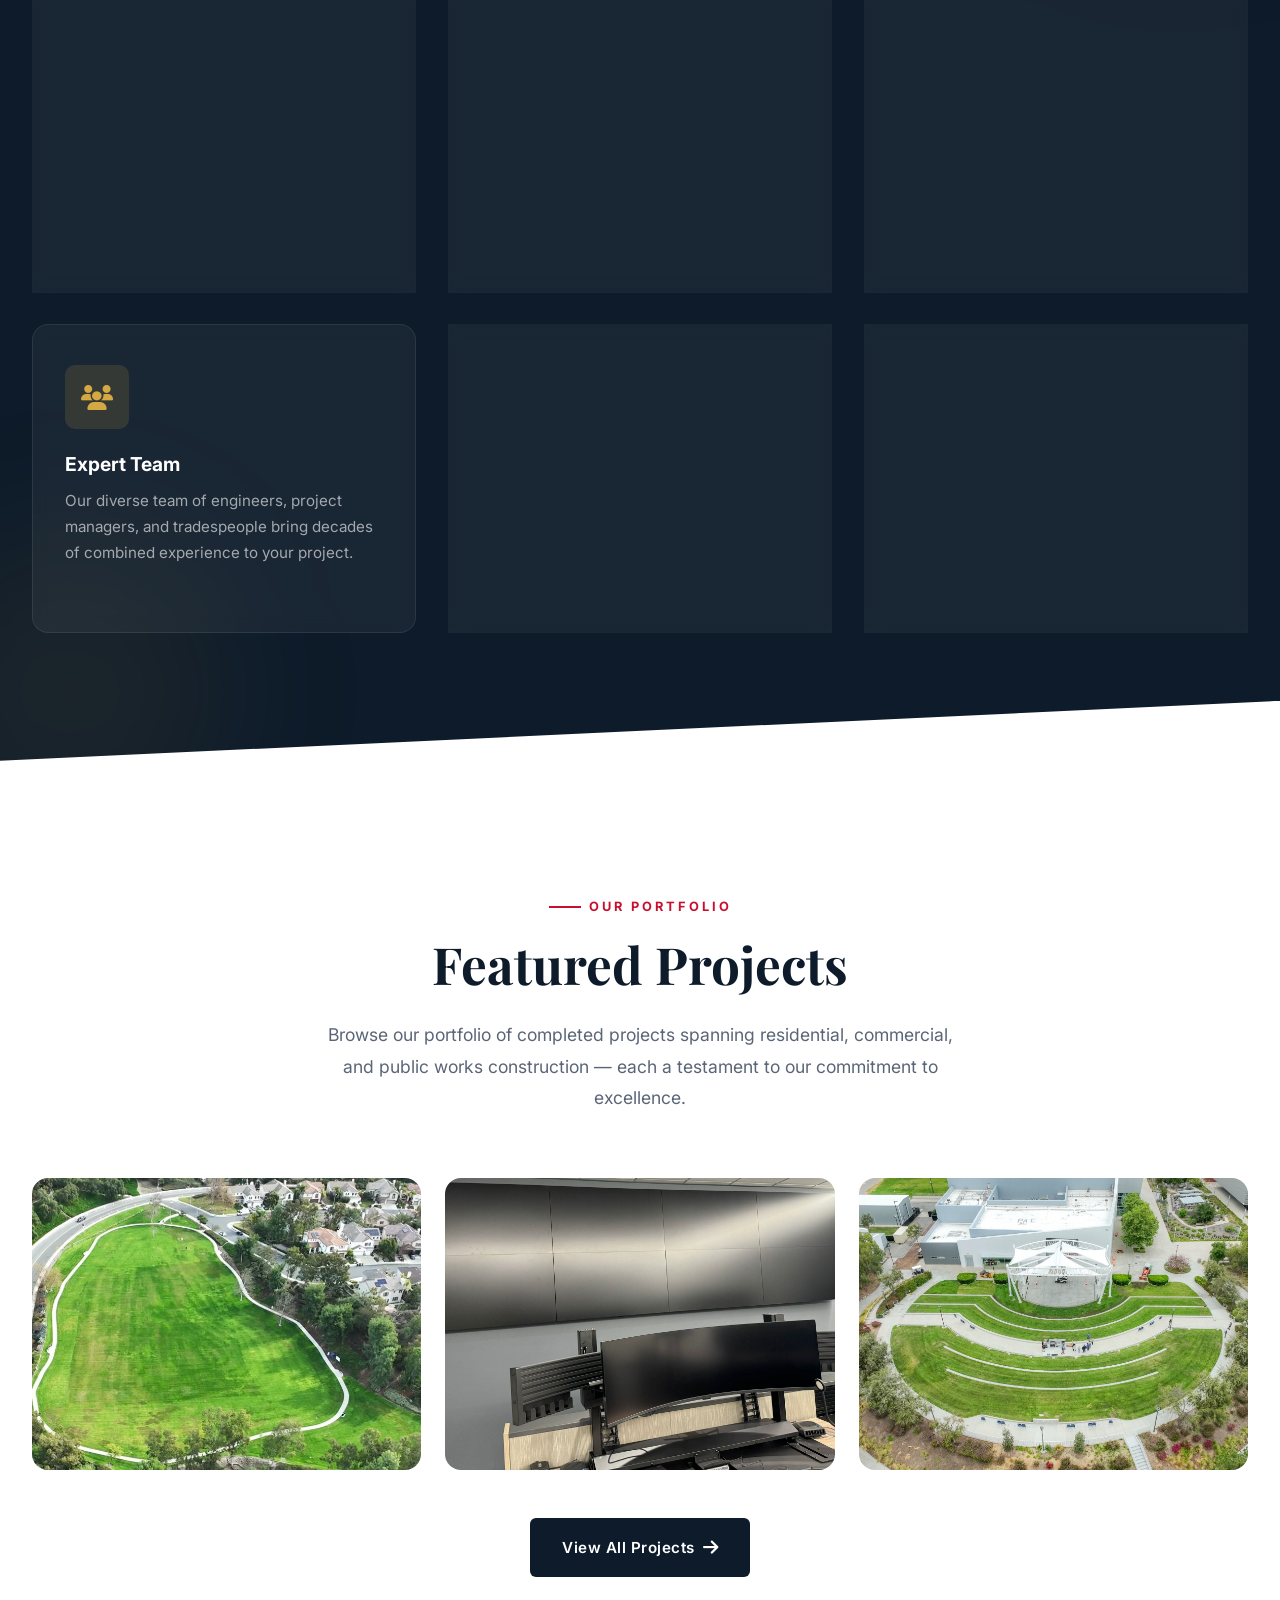
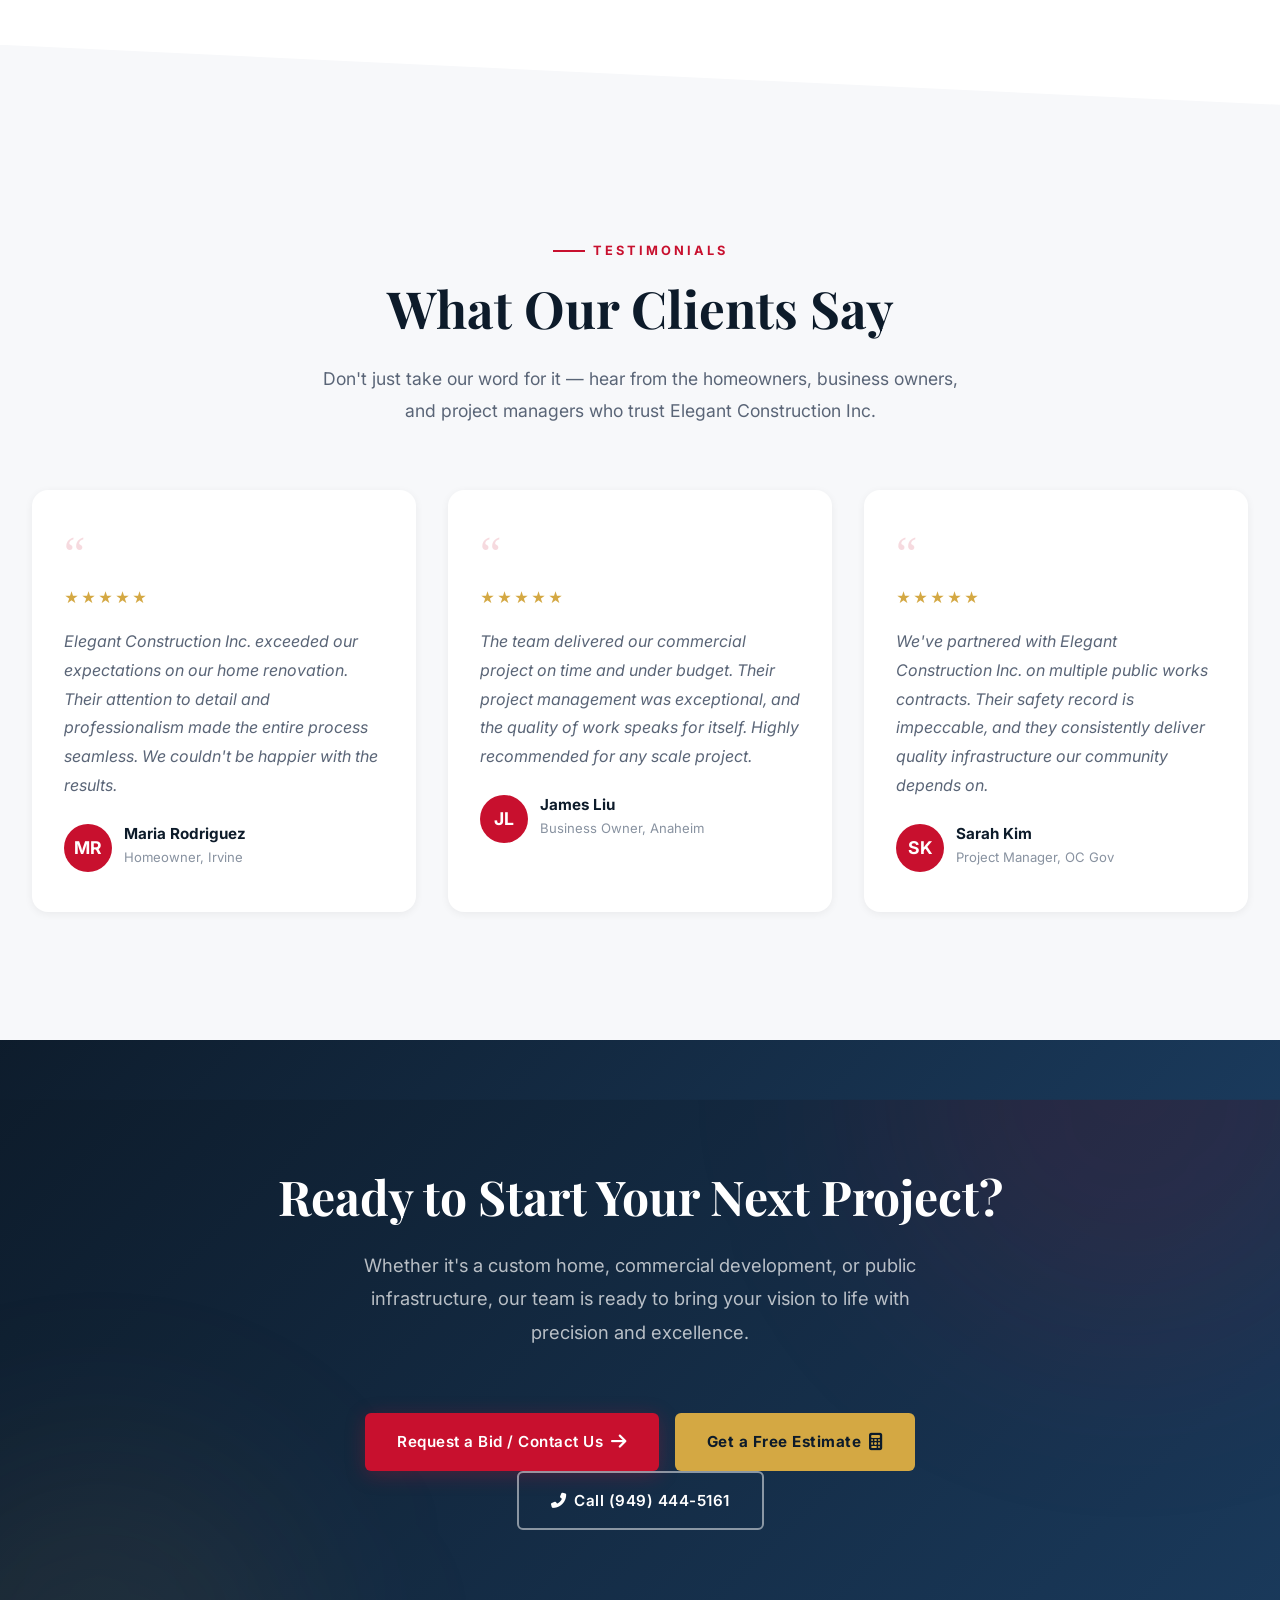
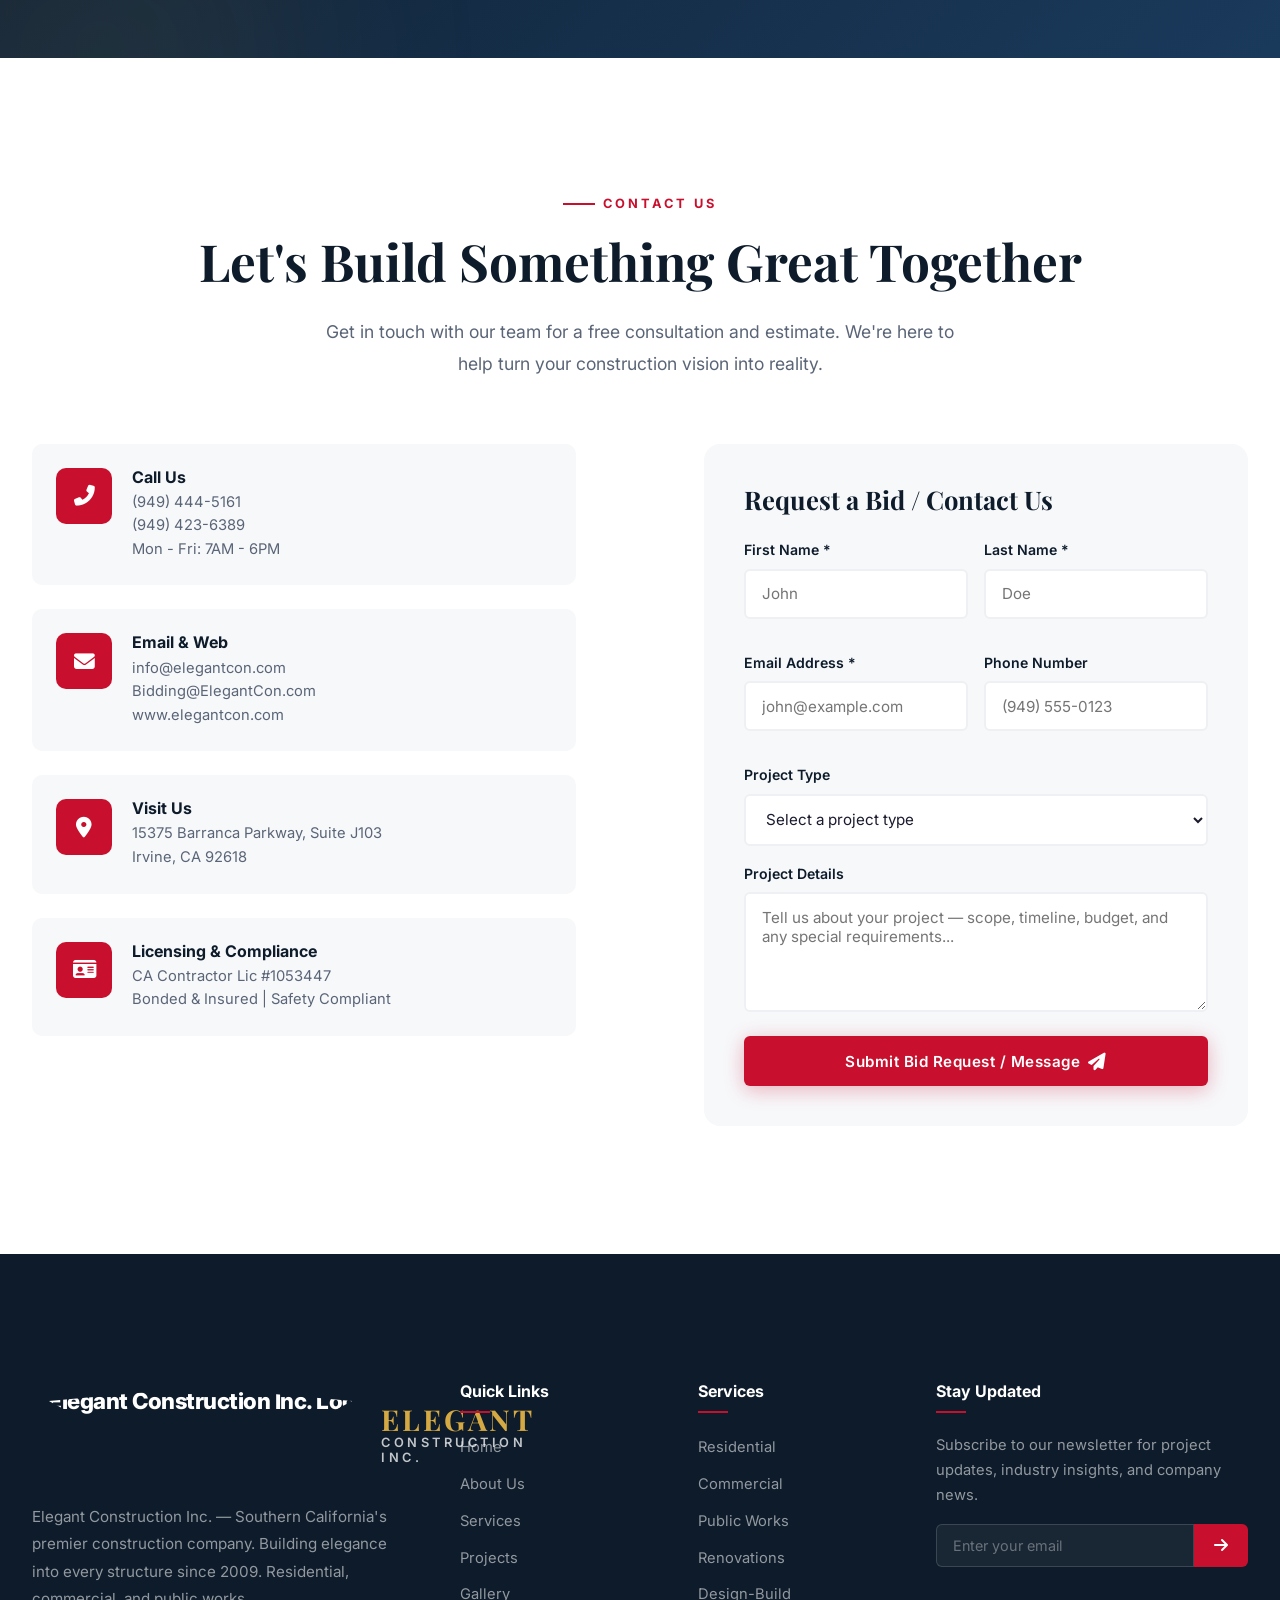
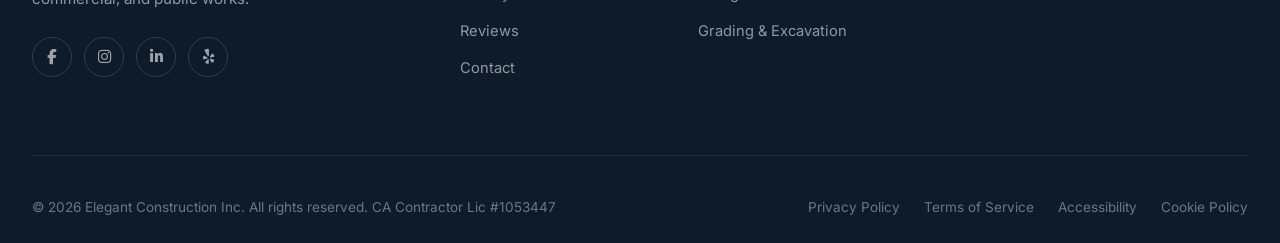
==== commit 05728116: "Update license number to keep only #1053447" ====
--- a/index.html
+++ b/index.html
@@ -85,7 +85,7 @@
       <div class="hero-content">
         <div class="hero-badge">
           <span class="hero-badge-dot"></span>
-          Public Works • Commercial • Site Improvements — Lic #1059878 & #1053447
+          Public Works • Commercial • Site Improvements — Lic #1053447
         </div>
         <h1 class="hero-title">
           Building <span class="highlight">Elegance</span> Into Every Structure
@@ -483,7 +483,7 @@
               <div class="contact-info-icon"><i class="fas fa-id-card"></i></div>
               <div>
                 <h4>Licensing & Compliance</h4>
-                <p>CA Contractor Lic #1059878 & #1053447<br>Bonded &amp; Insured | Safety Compliant</p>
+                <p>CA Contractor Lic #1053447<br>Bonded &amp; Insured | Safety Compliant</p>
               </div>
             </div>
           </div>
@@ -588,7 +588,7 @@
         </div>
       </div>
       <div class="footer-bottom">
-        <p>&copy; 2026 Elegant Construction Inc. All rights reserved. CA Contractor Lic #1059878 & #1053447</p>
+        <p>&copy; 2026 Elegant Construction Inc. All rights reserved. CA Contractor Lic #1053447</p>
         <div class="footer-bottom-links">
           <a href="privacy-policy.html">Privacy Policy</a>
           <a href="terms-of-service.html">Terms of Service</a>
--- a/styles.css
+++ b/styles.css
@@ -468,8 +468,8 @@
    ============================================================ */
 .hero {
   position: relative;
-  height: 100vh;
-  min-height: 950px;
+  min-height: 100vh;
+  min-height: 100dvh;
   display: flex;
   align-items: center;
   overflow: hidden;
@@ -1606,11 +1606,24 @@
   }
 
   .hero {
-    min-height: 600px;
+    min-height: auto;
+    padding-top: 120px;
+    padding-bottom: 60px;
+    display: flex;
+    flex-direction: column;
   }
 
   .hero-title {
-    font-size: 2.4rem;
+    font-size: 2.2rem;
+  }
+  
+  .hero-description {
+    margin-bottom: var(--space-lg);
+  }
+  
+  .hero-buttons {
+    gap: 0.75rem;
+    margin-bottom: 2rem;
   }
 
   .hero-stats-inner {
@@ -1677,6 +1690,19 @@
   .hero-buttons .btn {
     width: 100%;
     justify-content: center;
+    padding: 1rem;
+    font-size: 1rem;
+  }
+
+  .hero-stats {
+    position: relative;
+    margin-top: 4rem;
+    margin-bottom: 2rem; /* Safe area for phone bottom nav */
+  }
+
+  .hero-stats-inner {
+    border-radius: var(--radius-lg);
+    margin-top: 2rem;
   }
 }
 
@@ -1703,6 +1729,22 @@
 
   .section-title {
     font-size: 1.8rem;
+  }
+
+  .hero {
+    min-height: auto;
+    padding-top: 120px;
+    padding-bottom: 40px;
+  }
+
+  .hero-stats {
+    position: relative;
+    margin-top: 3rem;
+    margin-bottom: 3rem; /* Extra safe area for small phones */
+  }
+
+  .hero-stats-inner {
+    grid-template-columns: 1fr 1fr;
   }
 }
 
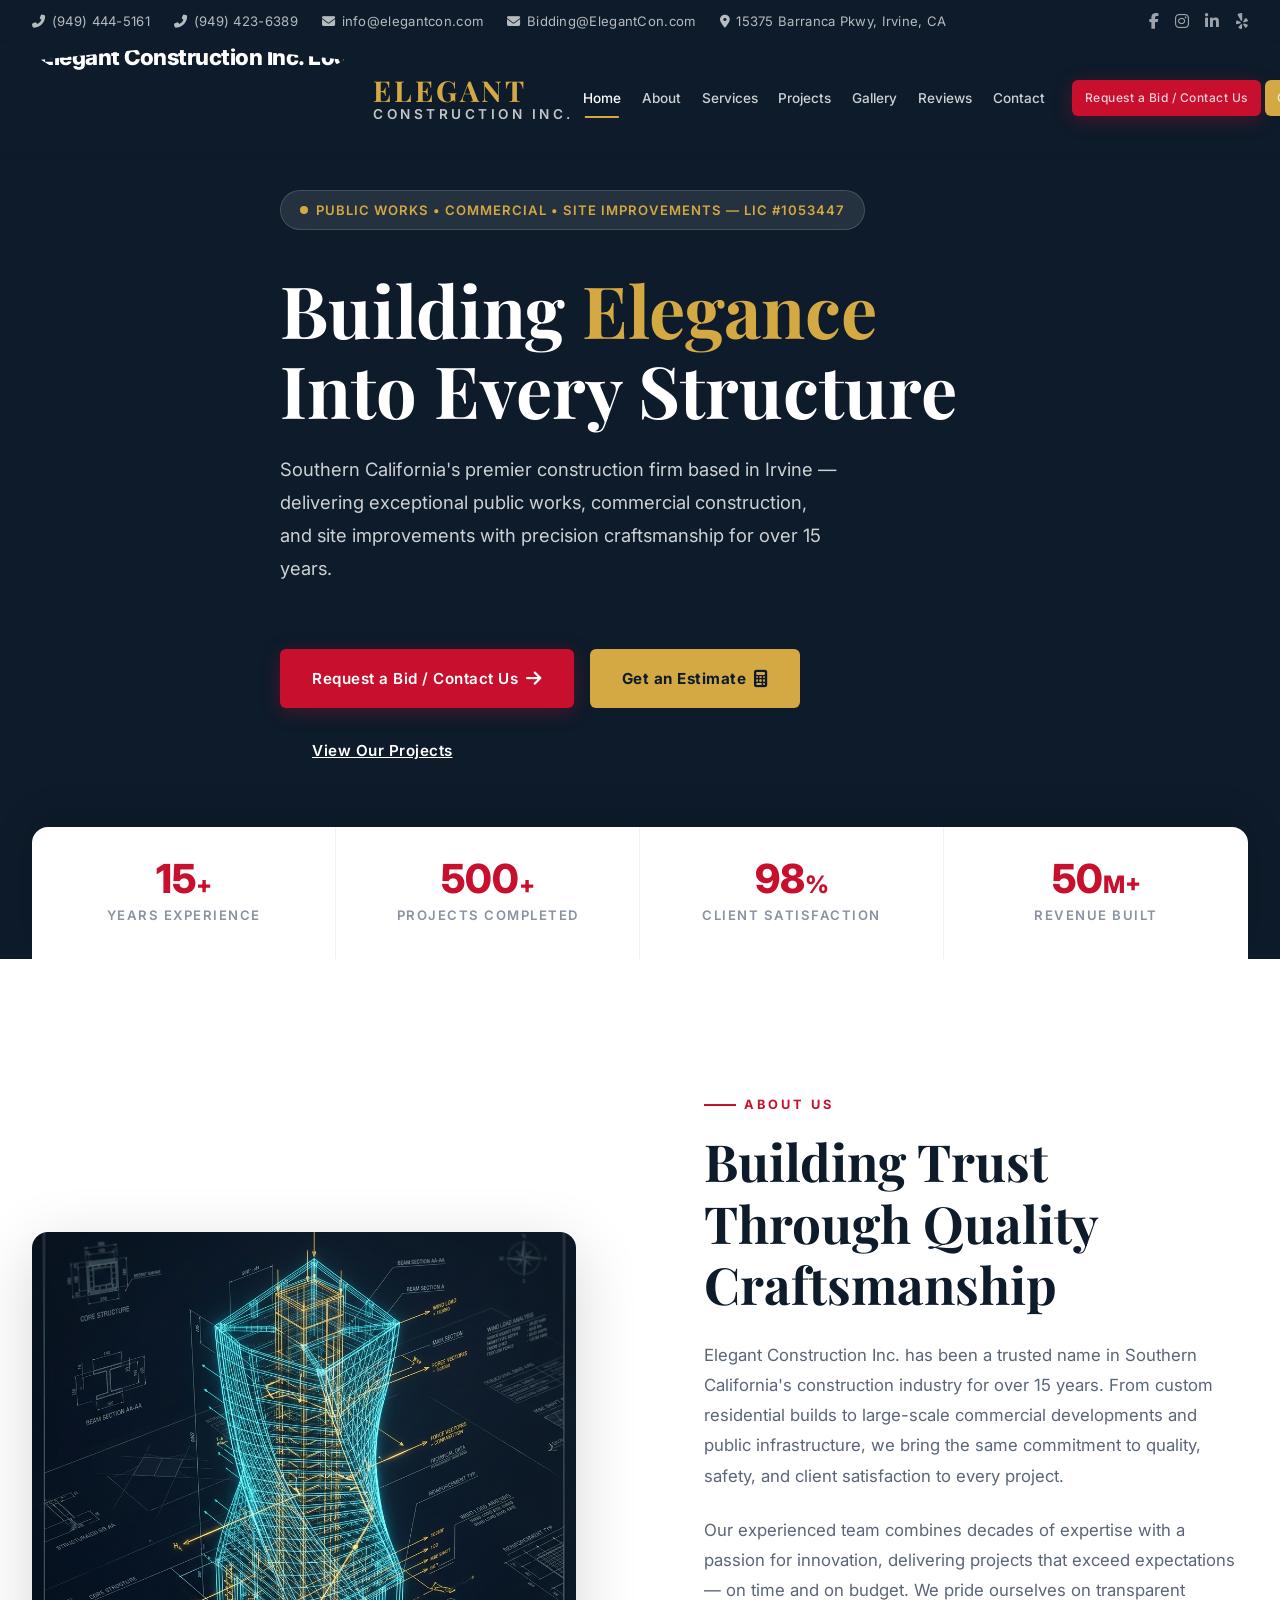
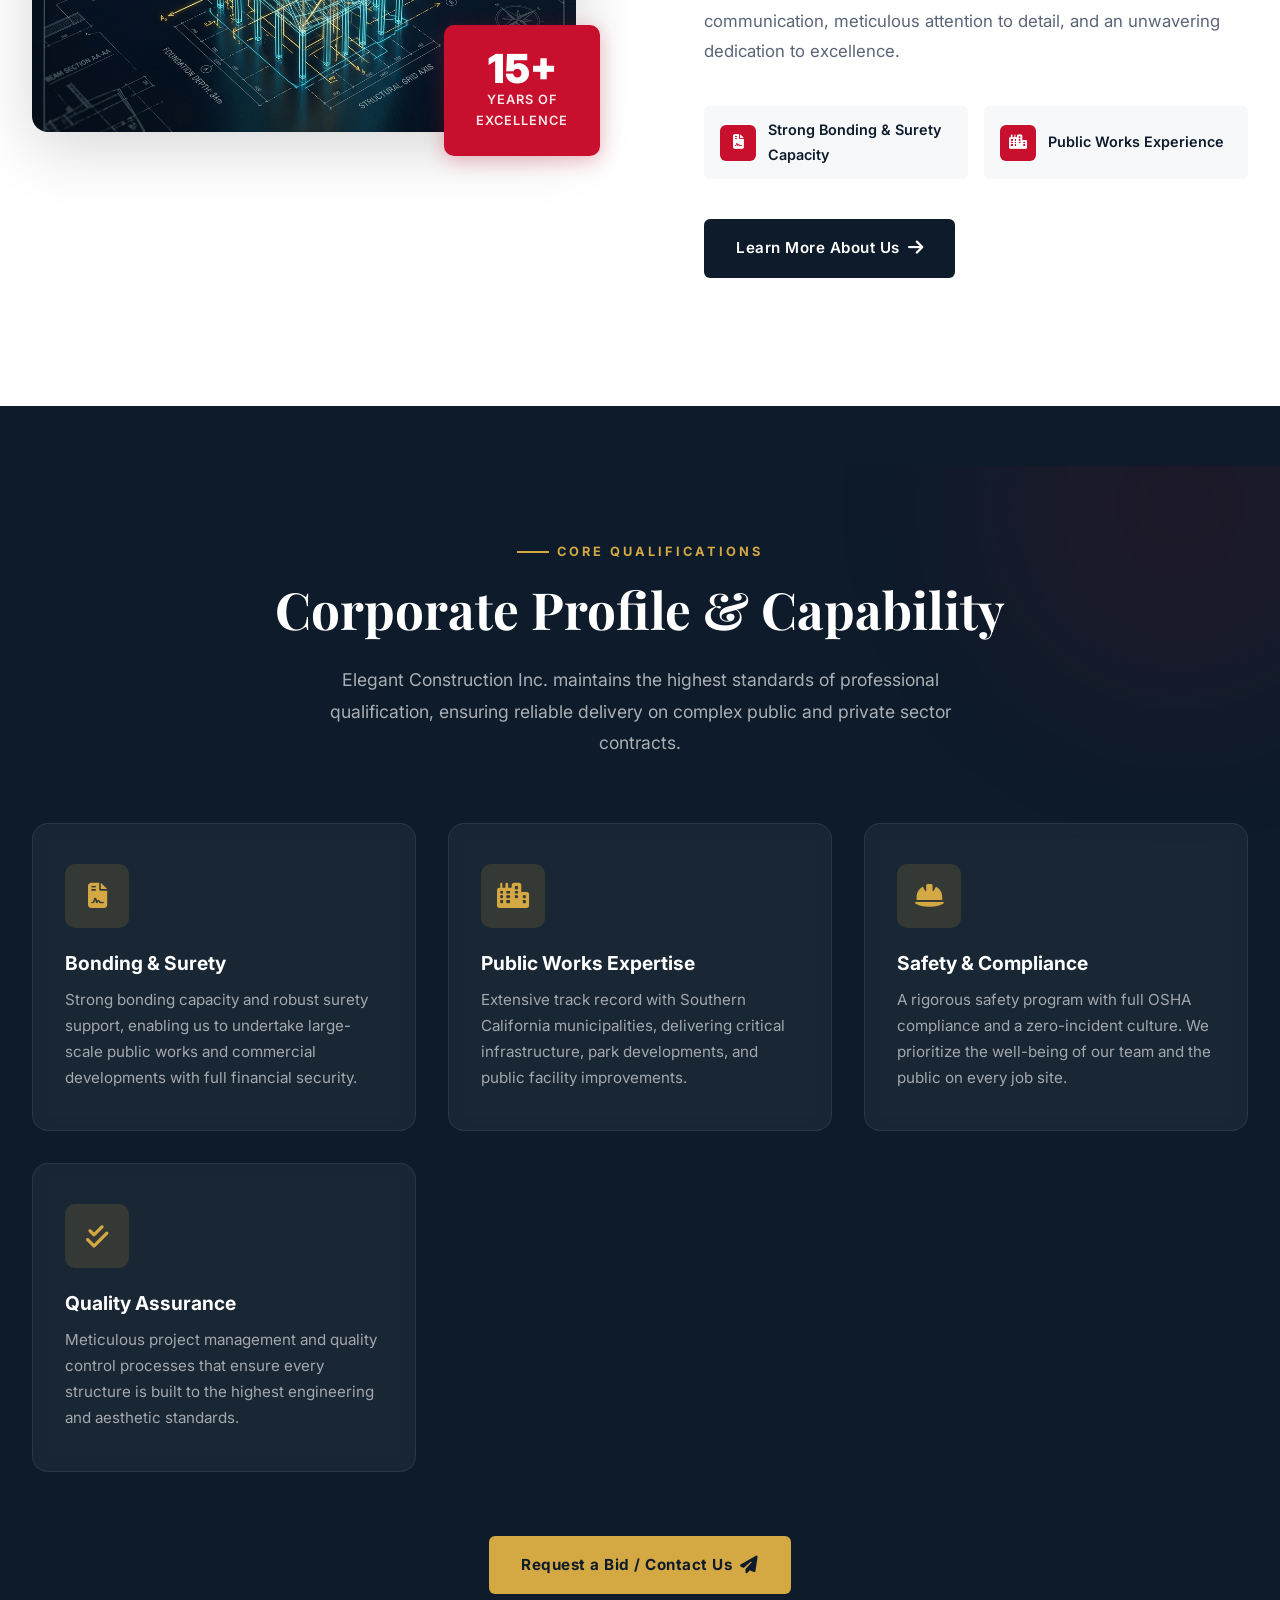
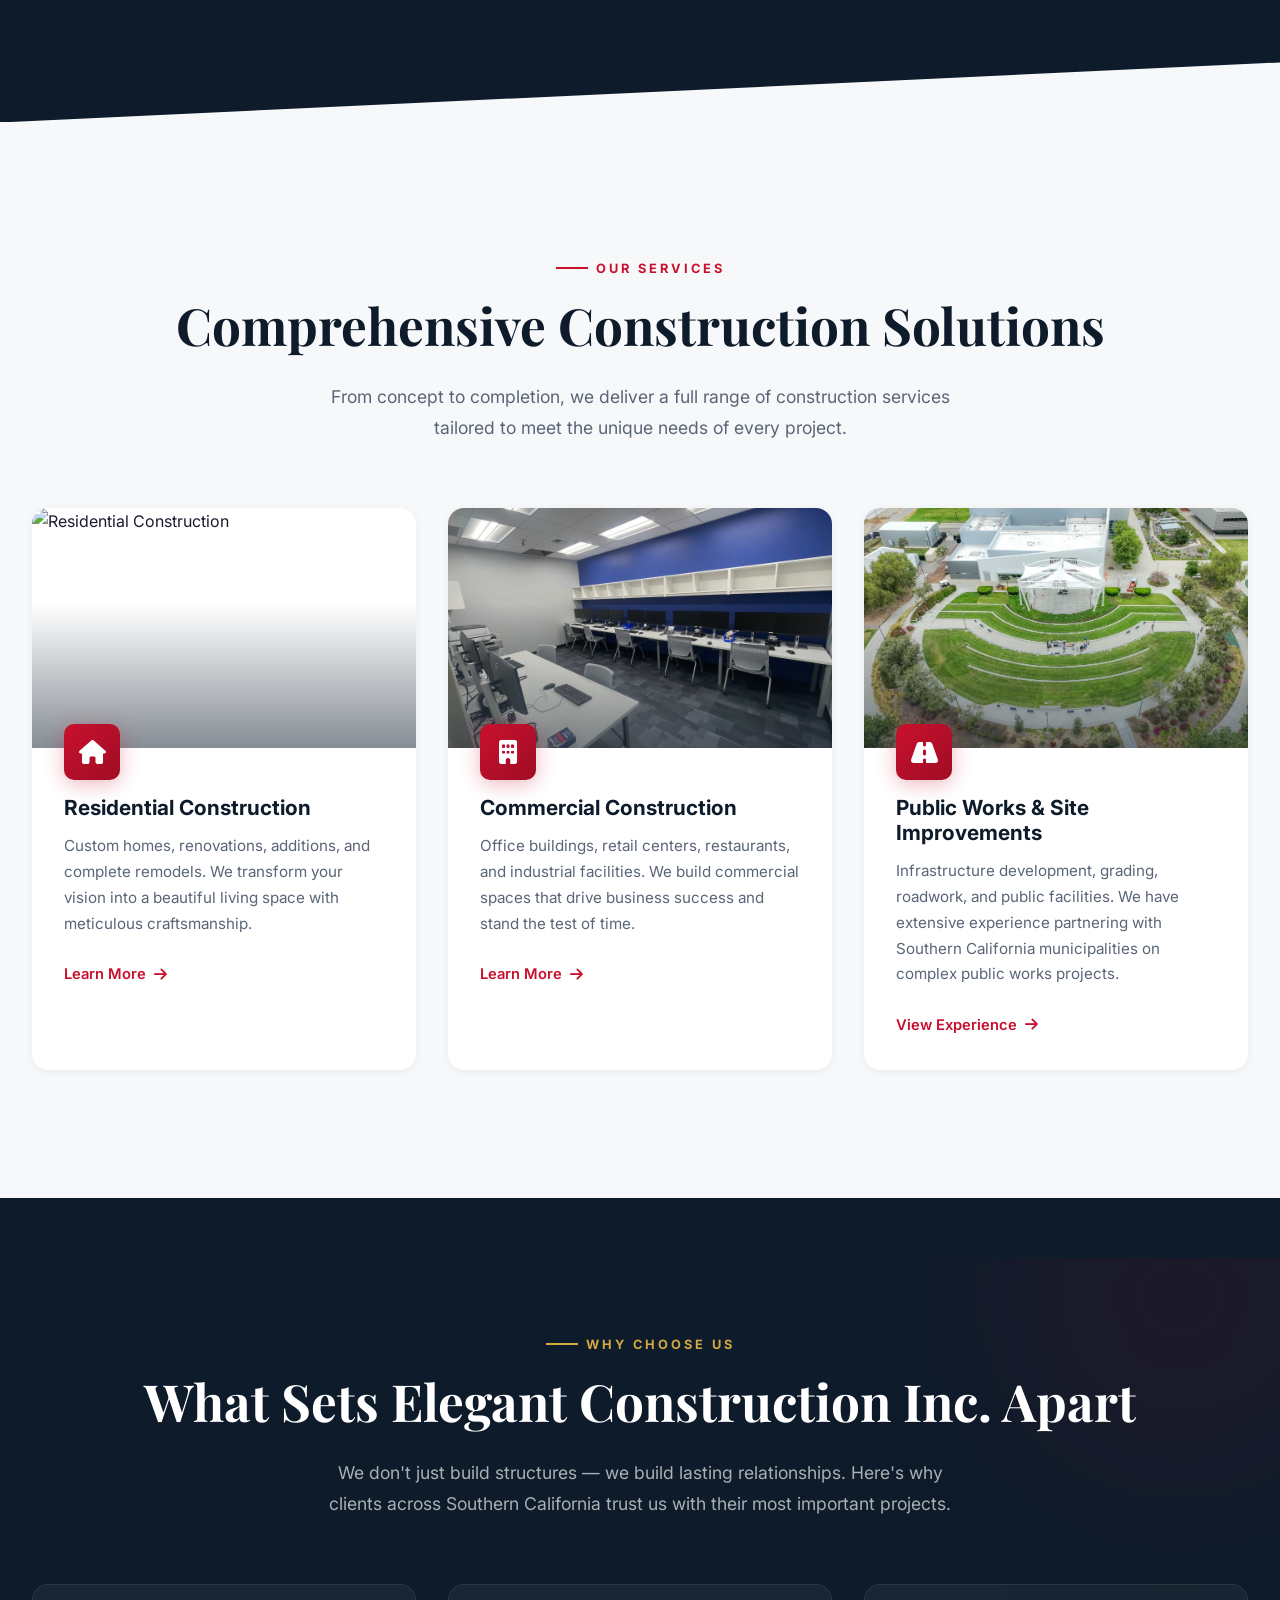
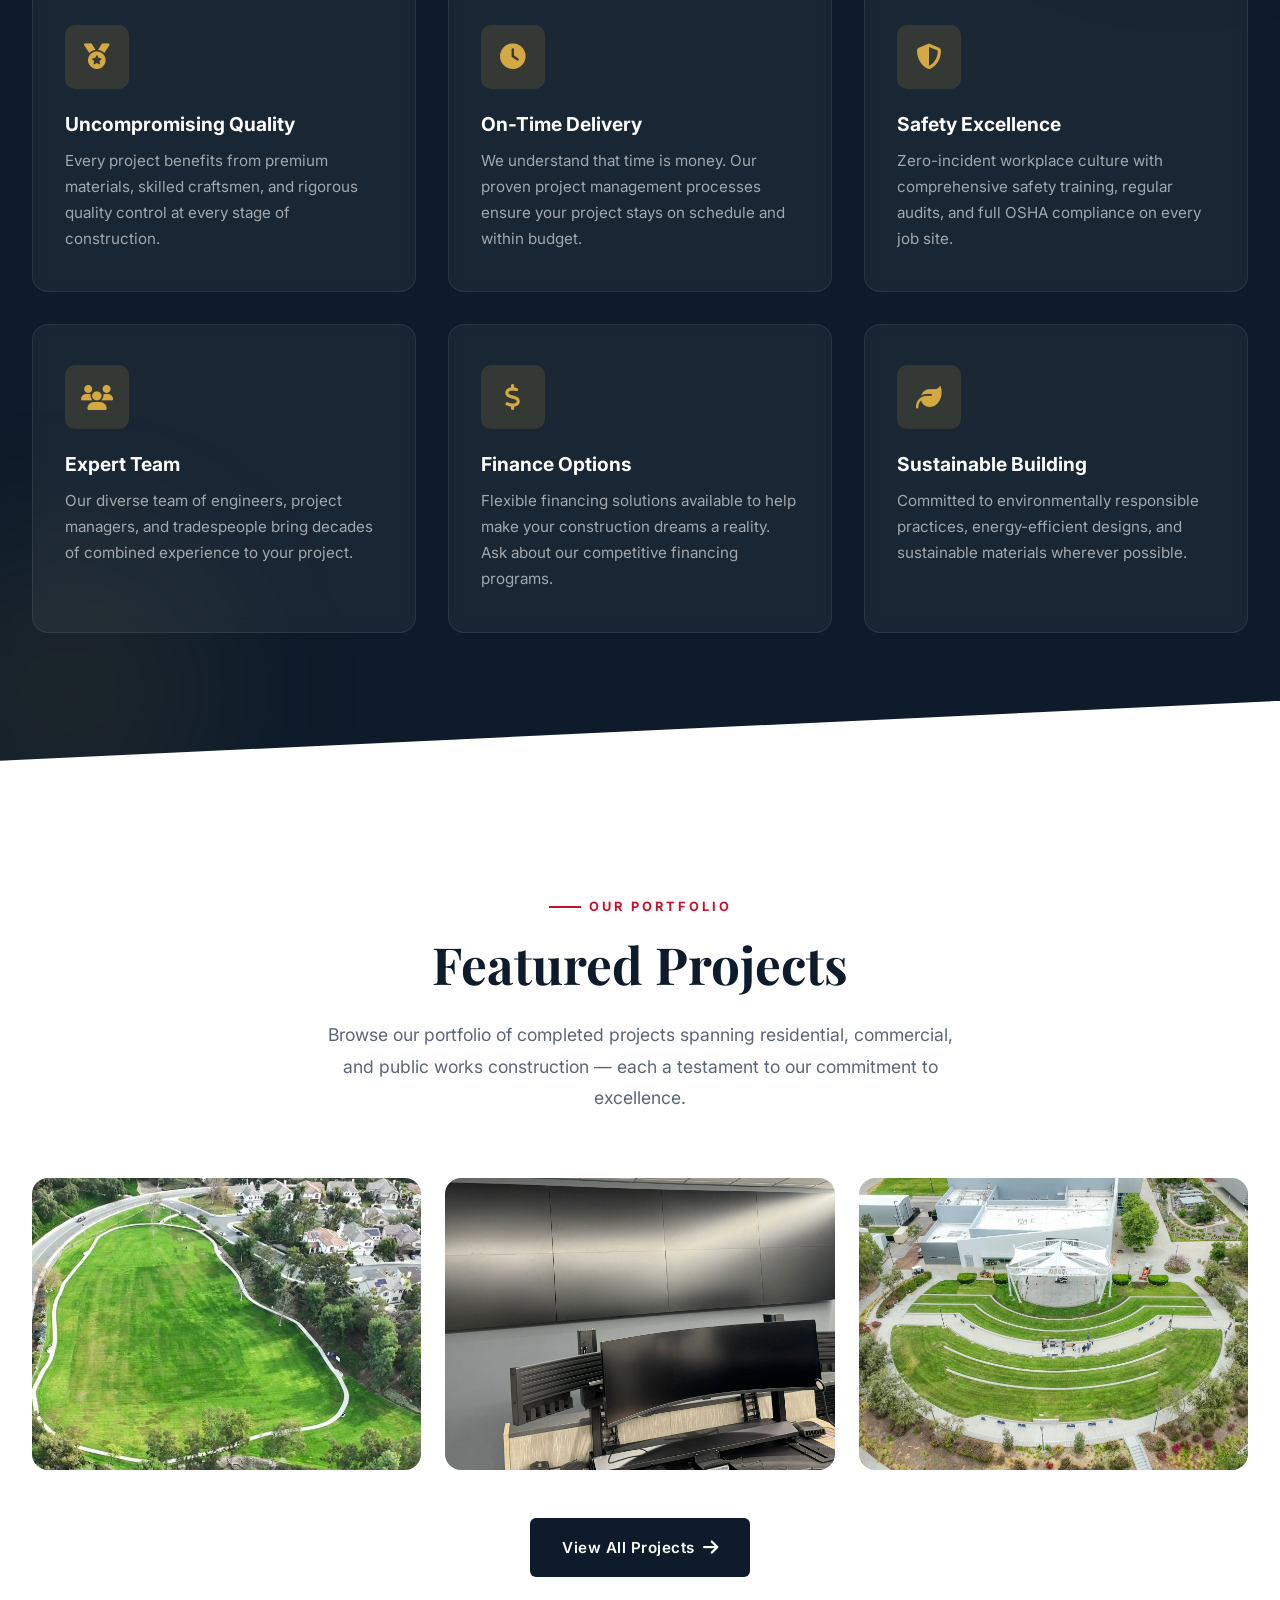
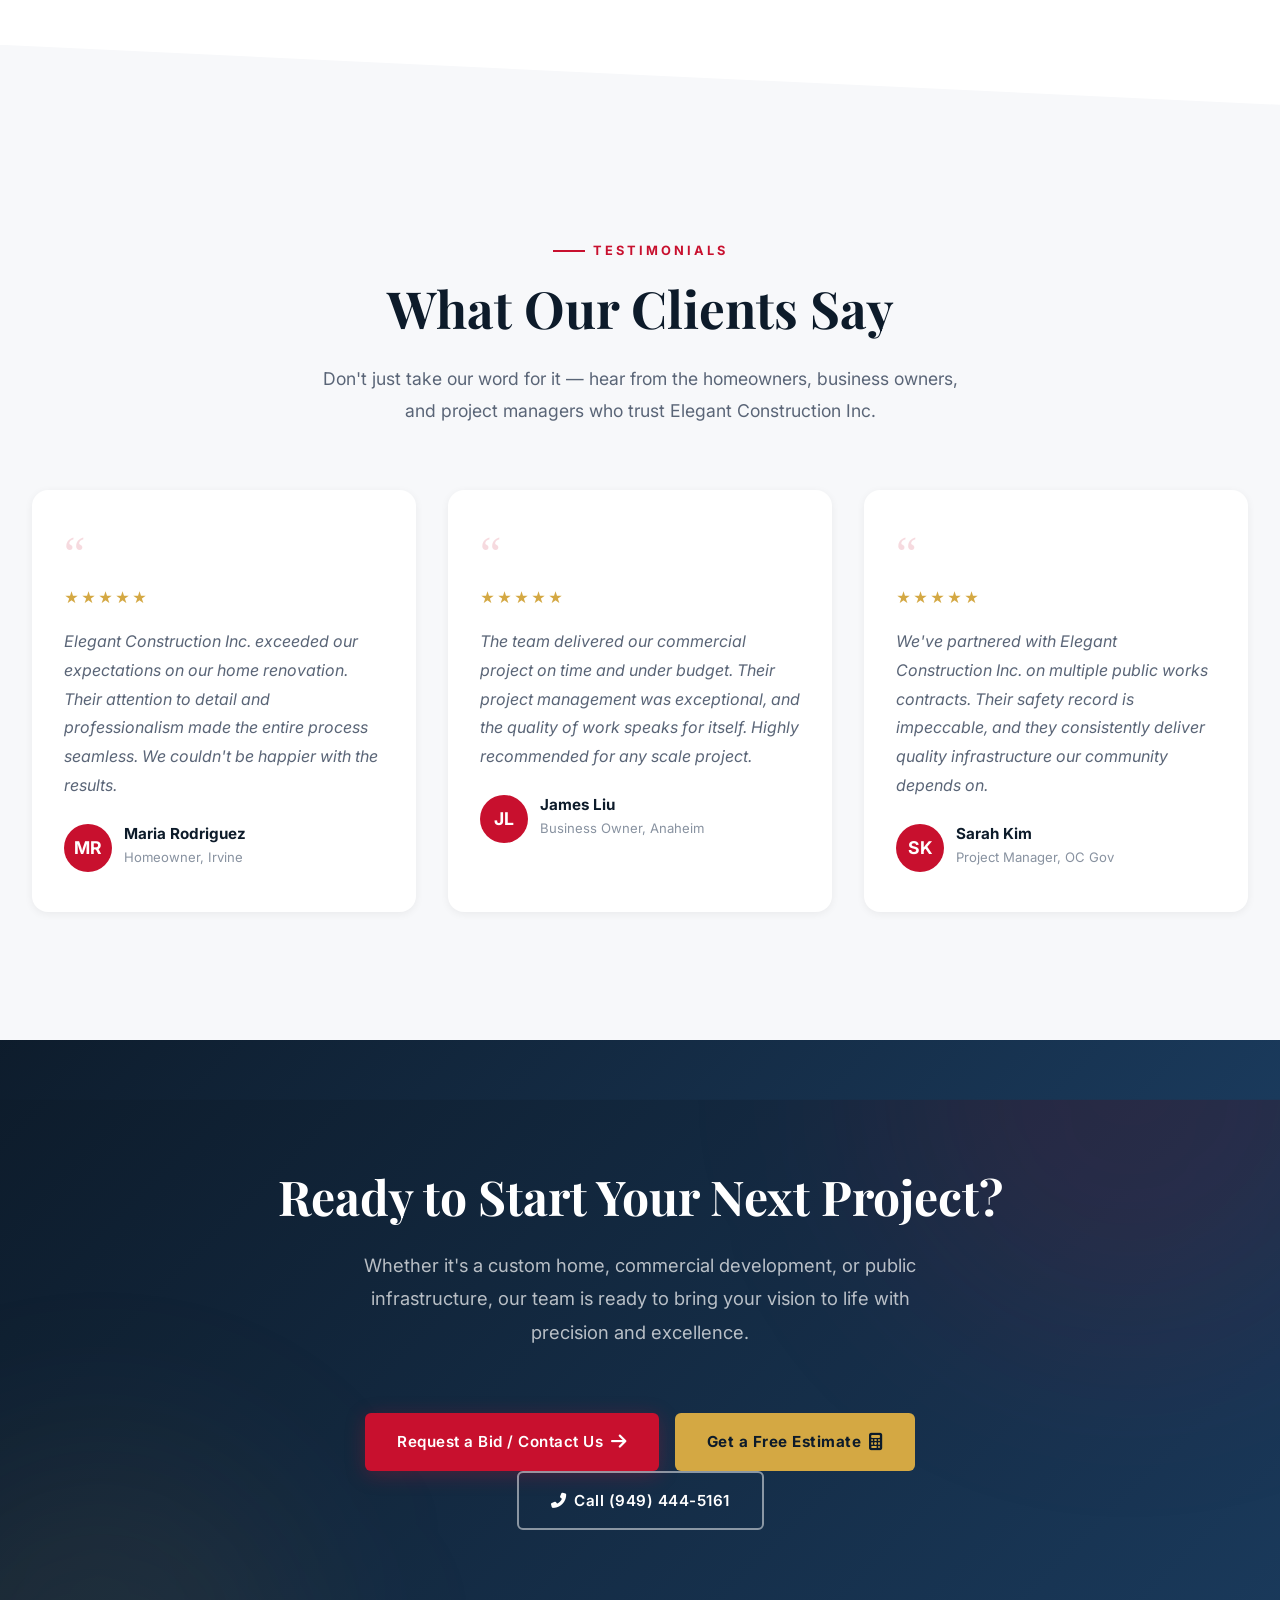
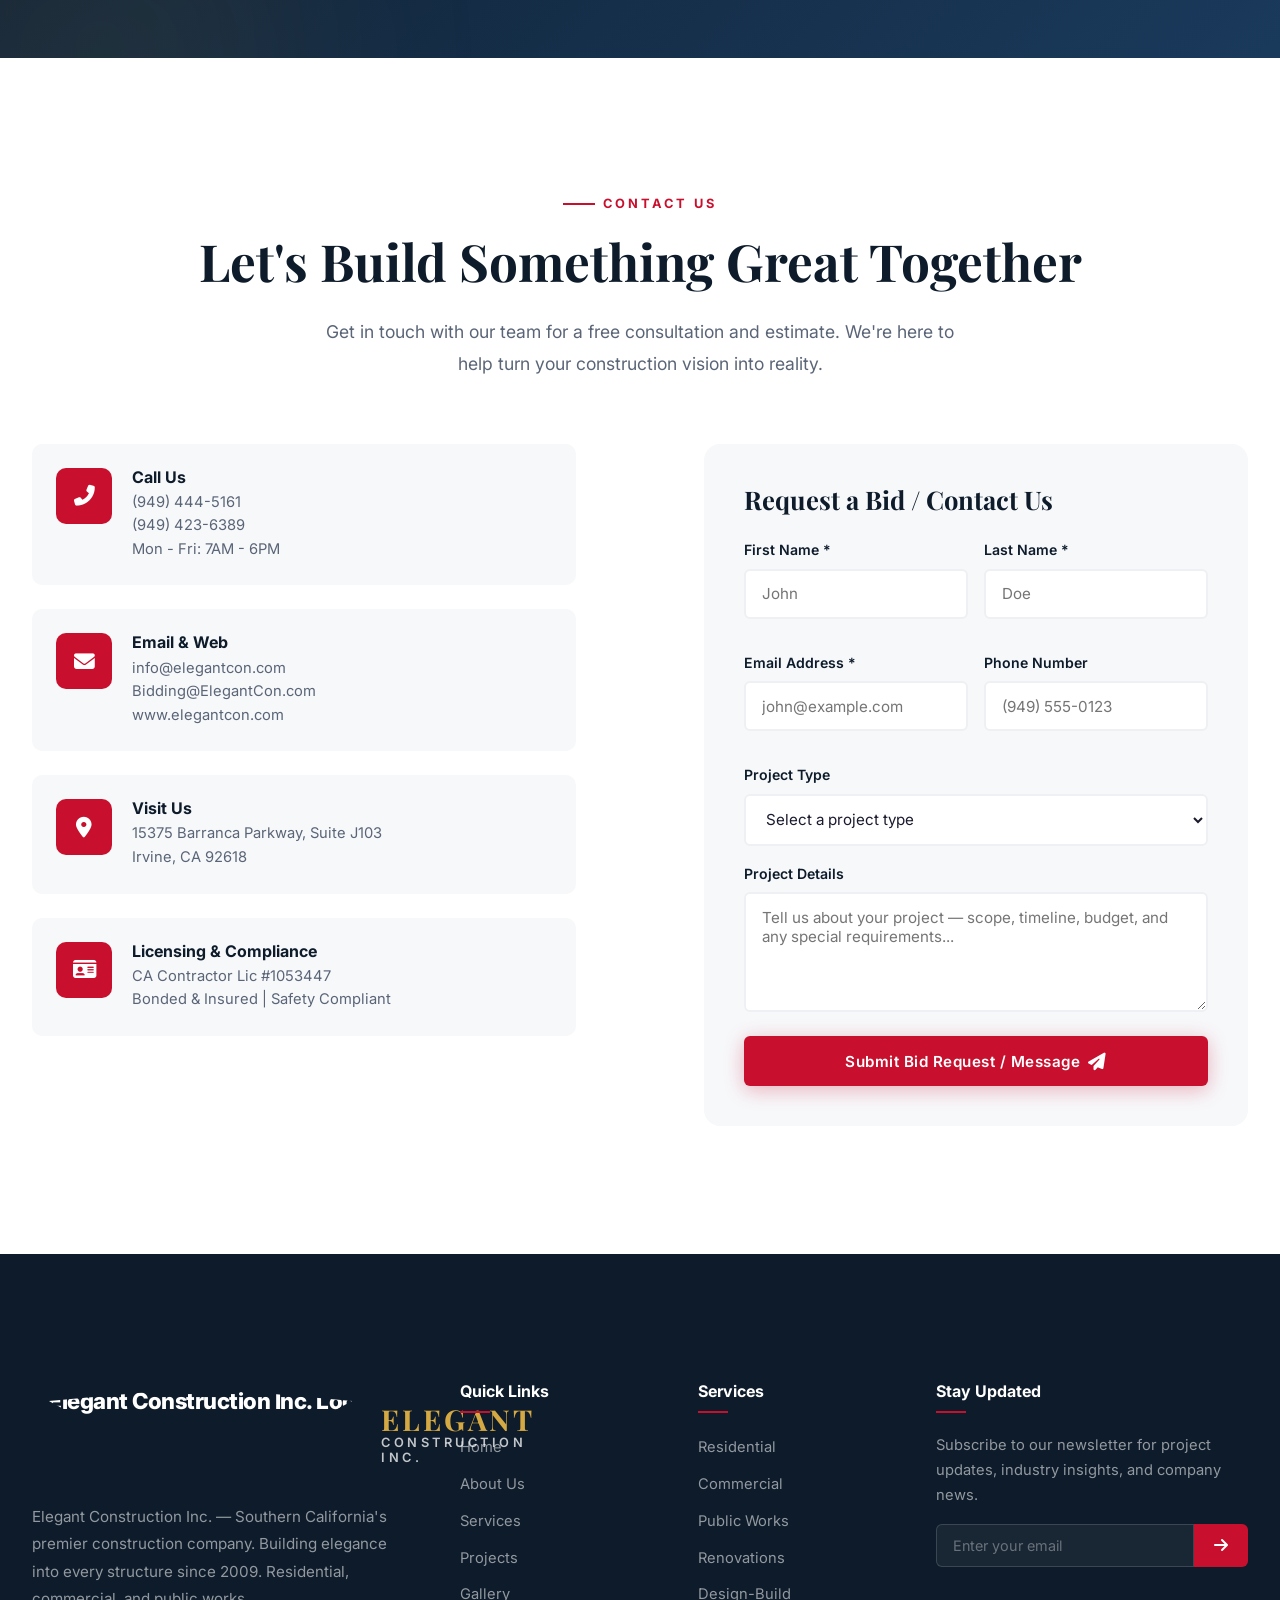
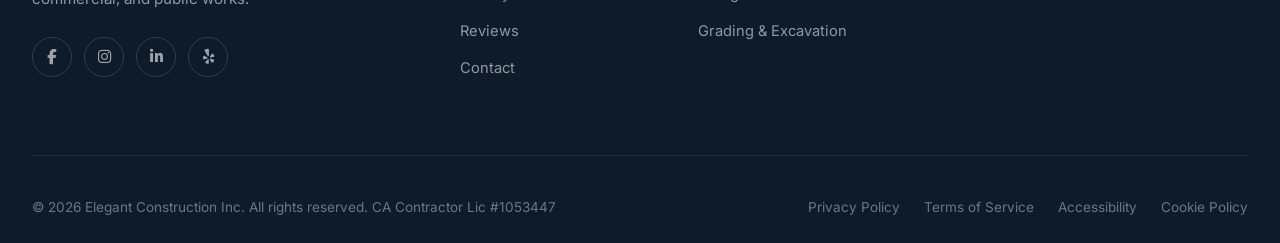
==== commit 492ad351: "Shift logo left and widen navbar to give room to buttons" ====
--- a/index.html
+++ b/index.html
@@ -59,9 +59,9 @@
           <a href="gallery.html">Gallery</a>
           <a href="#testimonials">Reviews</a>
           <a href="#contact">Contact</a>
-          <div class="nav-cta" style="display: flex; gap: 0.5rem;">
-            <a href="#contact" class="btn btn-primary" style="padding: 0.6rem 1rem; font-size: 0.8rem; white-space: nowrap;">Request a Bid / Contact Us</a>
-            <a href="#contact" class="btn btn-gold" style="padding: 0.6rem 1rem; font-size: 0.8rem; white-space: nowrap;">Get an Estimate</a>
+          <div class="nav-cta" style="display: flex; gap: 0.25rem;">
+            <a href="#contact" class="btn btn-primary" style="padding: 0.5rem 0.8rem; font-size: 0.75rem; white-space: nowrap;">Request a Bid / Contact Us</a>
+            <a href="#contact" class="btn btn-gold" style="padding: 0.5rem 0.8rem; font-size: 0.75rem; white-space: nowrap;">Get an Estimate</a>
           </div>
         </div>
         <button class="mobile-toggle" id="mobileToggle" aria-label="Toggle navigation menu">
--- a/styles.css
+++ b/styles.css
@@ -324,6 +324,8 @@
   justify-content: space-between;
   align-items: center;
   height: var(--nav-height);
+  max-width: 1600px;
+  padding: 0 1.5rem;
 }
 
 .logo {
@@ -334,6 +336,8 @@
   font-weight: 800;
   color: var(--color-white);
   letter-spacing: -0.5px;
+  flex-shrink: 0;
+  min-width: 280px;
 }
 
 .logo-icon {
@@ -394,12 +398,12 @@
 .nav-links {
   display: flex;
   align-items: center;
-  gap: 0.25rem;
+  gap: 0.1rem;
 }
 
 .nav-links a {
-  padding: 0.5rem 1rem;
-  font-size: 0.92rem;
+  padding: 0.5rem 0.6rem;
+  font-size: 0.85rem;
   font-weight: 500;
   color: rgba(255, 255, 255, 0.8);
   border-radius: var(--radius-sm);
@@ -1556,7 +1560,7 @@
   }
 }
 
-@media (max-width: 768px) {
+@media (max-width: 1200px) {
   :root {
     --nav-height: 70px;
   }
